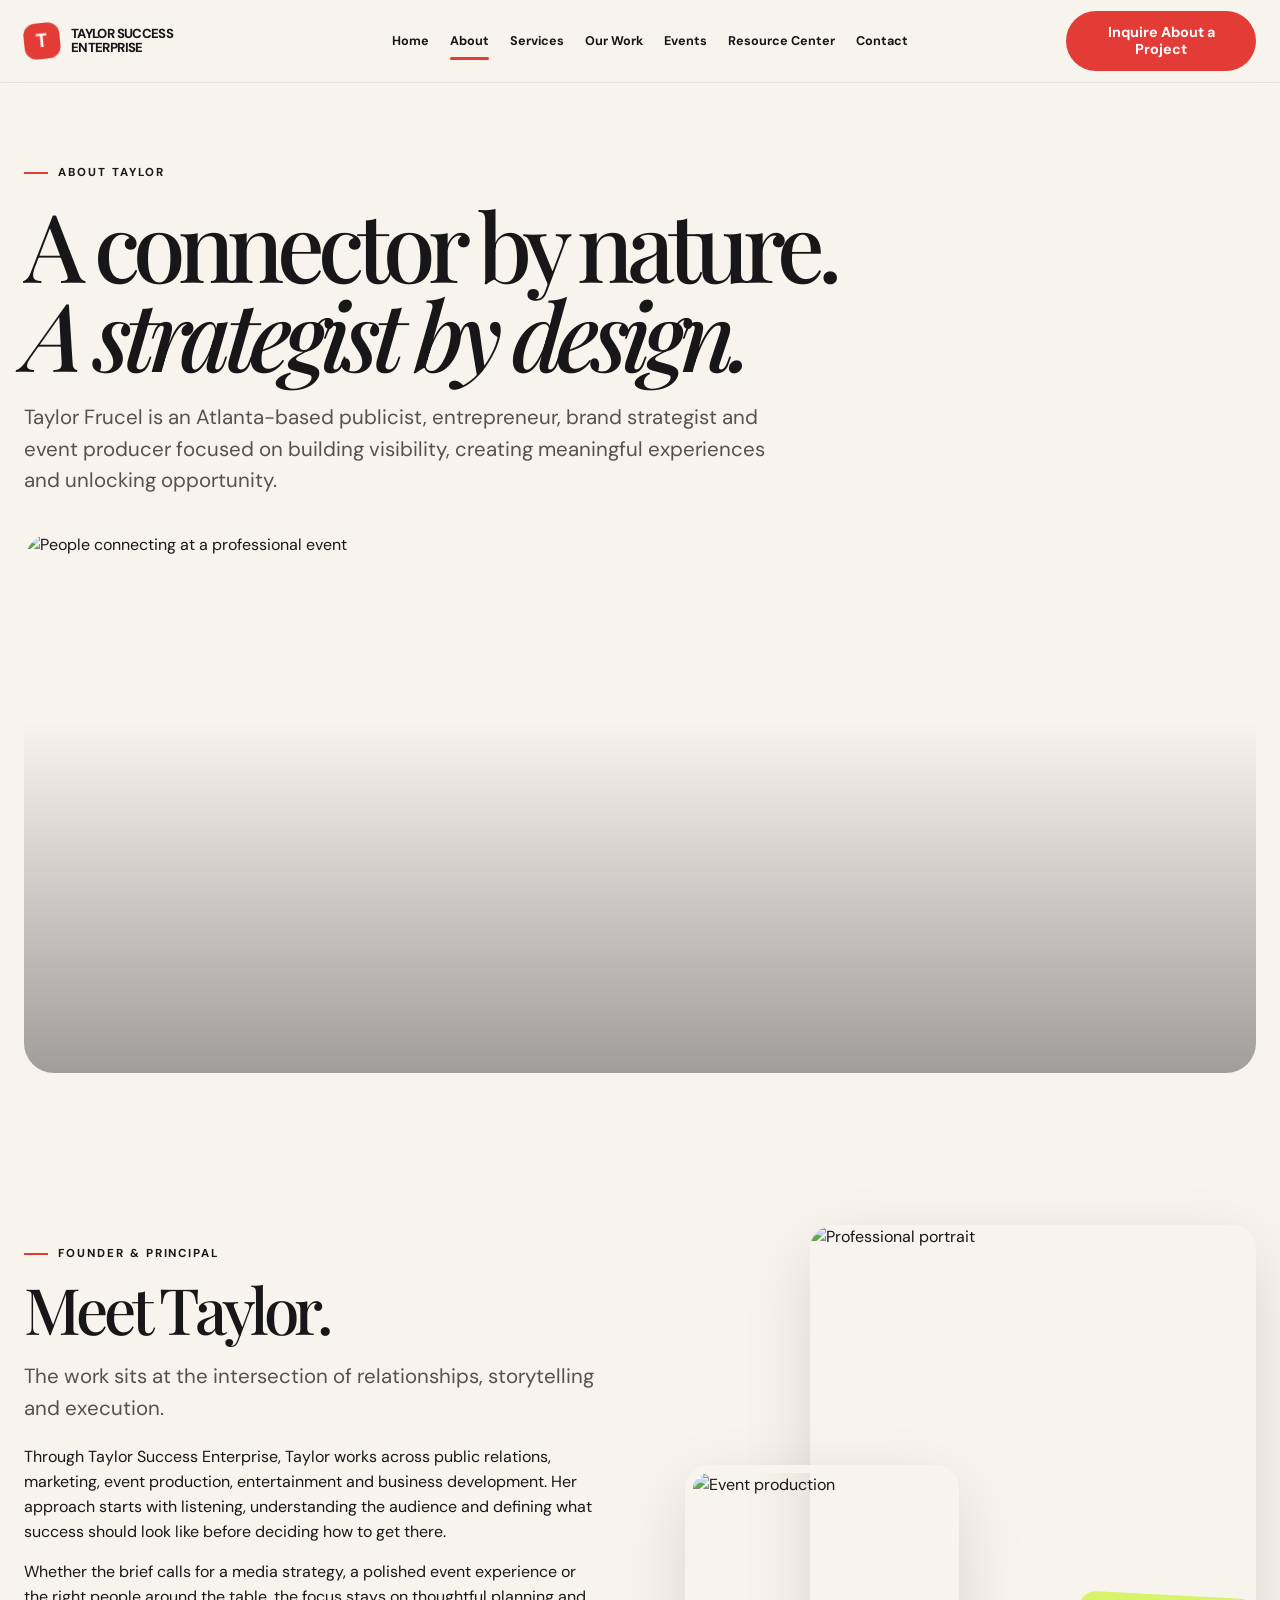
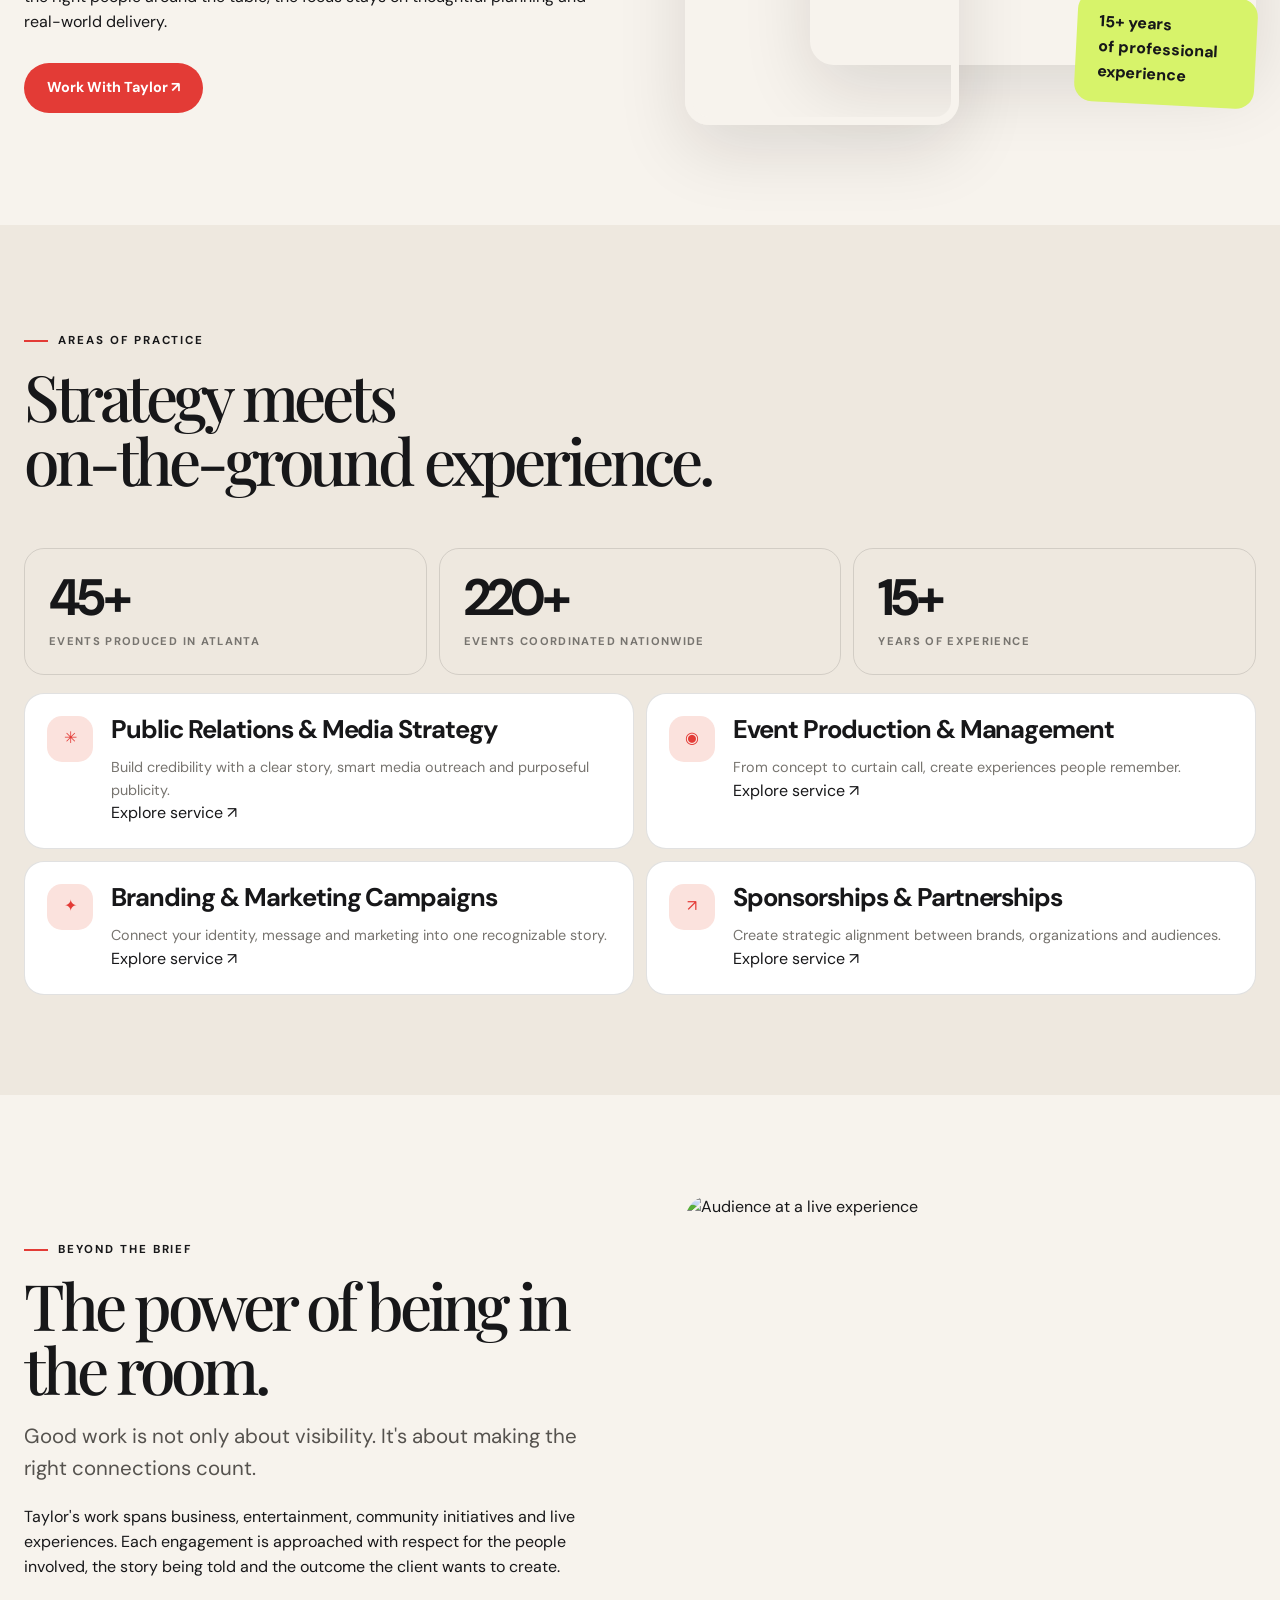
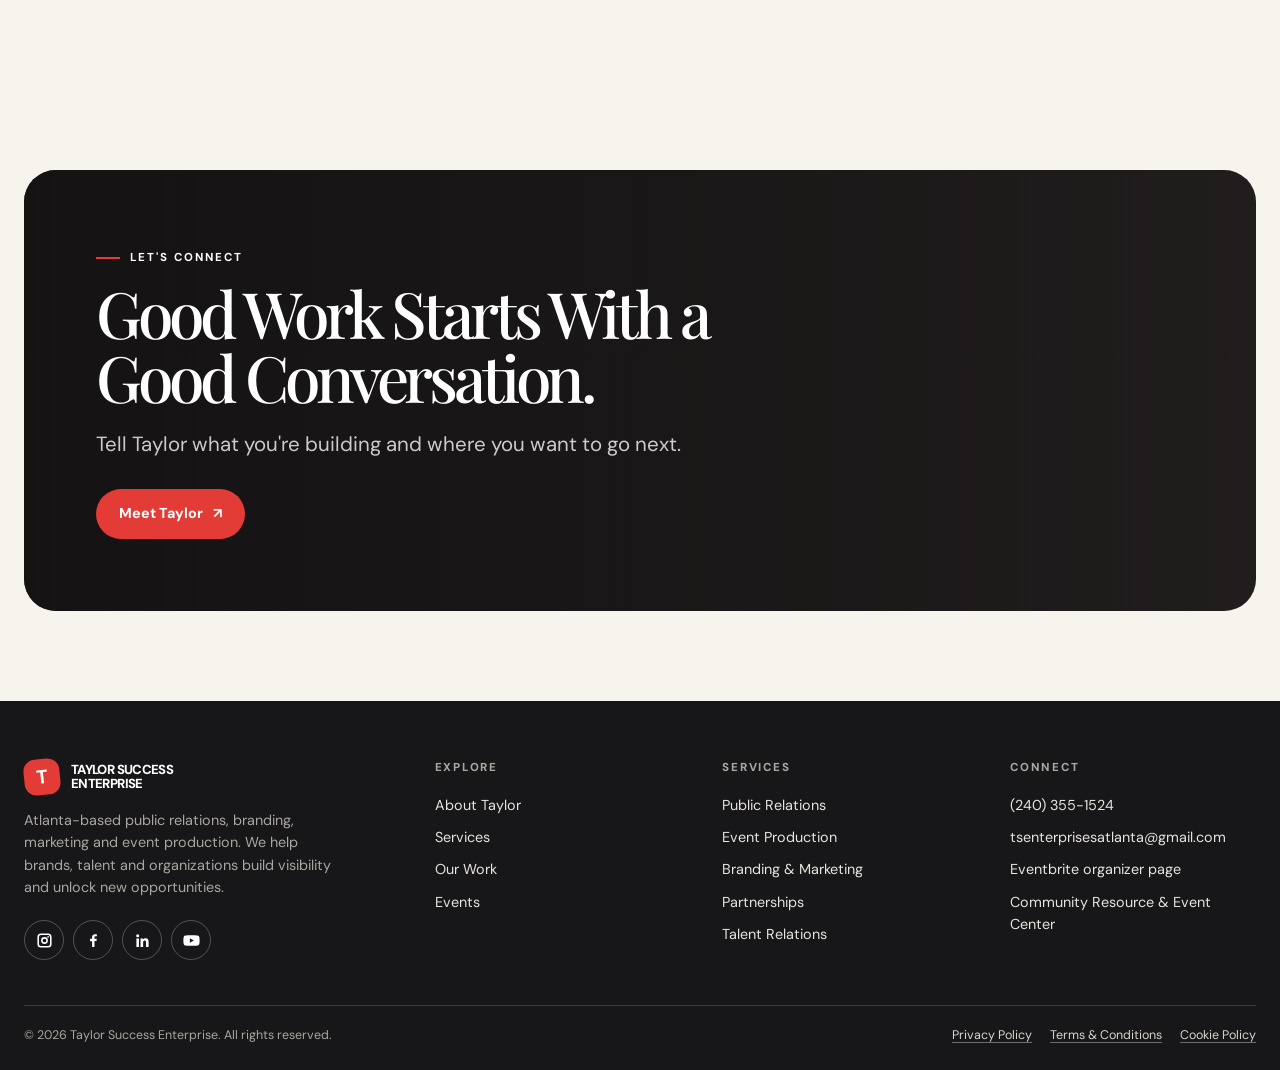
==== about.html @ e332e759 "Add files via upload" ====
<!DOCTYPE html>

<html lang="en"><head><meta charset="utf-8"/><meta content="width=device-width,initial-scale=1" name="viewport"/><meta content="Meet Taylor Frucel, Atlanta-based publicist, brand strategist, entrepreneur and event producer." name="description"/><meta content="#f7f3ed" name="theme-color"/><title>About Taylor | Taylor Success Enterprise</title><link href="assets/styles.css" rel="stylesheet"/></head>
<body><header class="site-header"><div class="container nav-wrap">
<a aria-label="Taylor Success Enterprise home" class="brand" href="index.html"><span class="brand-mark">T</span><span class="brand-name">TAYLOR SUCCESS<br/>ENTERPRISE</span></a>
<nav aria-label="Main navigation" class="main-nav">
<a data-nav="" href="index.html">Home</a><a data-nav="" href="about.html">About</a><a data-nav="" href="services.html">Services</a><a data-nav="" href="work.html">Our Work</a><a data-nav="" href="events.html">Events</a><a data-nav="" href="resource-center.html">Resource Center</a><a data-nav="" href="contact.html">Contact</a>
</nav><a class="btn btn-primary nav-cta" href="contact.html">Inquire About a Project</a>
<button aria-expanded="false" aria-label="Open navigation" class="menu-toggle" type="button"><span aria-hidden="true">☰</span></button></div>
<nav aria-label="Mobile navigation" class="mobile-nav"><a data-nav="" href="index.html">Home</a><a data-nav="" href="about.html">About</a><a data-nav="" href="services.html">Services</a><a data-nav="" href="work.html">Our Work</a><a data-nav="" href="events.html">Events</a><a data-nav="" href="resource-center.html">Resource Center</a><a data-nav="" href="contact.html">Contact</a><a class="btn btn-primary" href="contact.html">Inquire About a Project</a></nav></header><main>
<section class="page-hero"><div class="container"><span class="eyebrow">About Taylor</span><h1 class="display serif">A connector by nature.<br/><em>A strategist by design.</em></h1><p class="lead">Taylor Frucel is an Atlanta-based publicist, entrepreneur, brand strategist and event producer focused on building visibility, creating meaningful experiences and unlocking opportunity.</p><div class="page-hero-image"><img alt="People connecting at a professional event" data-cms-image="about_people_connecting_at_a_professiona" src="https://images.unsplash.com/photo-1521737711867-e3b97375f902?auto=format&amp;fit=crop&amp;w=1000&amp;q=85"/></div></div></section>
<section class="section"><div class="container split reveal"><div><span class="eyebrow">Founder &amp; principal</span><h2 class="h2 serif">Meet Taylor.</h2><p class="lead">The work sits at the intersection of relationships, storytelling and execution.</p><p>Through Taylor Success Enterprise, Taylor works across public relations, marketing, event production, entertainment and business development. Her approach starts with listening, understanding the audience and defining what success should look like before deciding how to get there.</p><p>Whether the brief calls for a media strategy, a polished event experience or the right people around the table, the focus stays on thoughtful planning and real-world delivery.</p><div class="btn-row"><a class="btn btn-primary" href="contact.html">Work With Taylor ↗</a></div></div><div class="photo-stack"><img alt="Professional portrait" class="photo-main" data-cms-image="index_portrait_for_taylor_frucel" src="https://images.unsplash.com/photo-1534528741775-53994a69daeb?auto=format&amp;fit=crop&amp;w=1000&amp;q=88"/><img alt="Event production" class="photo-overlap" data-cms-image="index_index_cta_image" src="https://images.unsplash.com/photo-1511795409834-ef04bbd61622?auto=format&amp;fit=crop&amp;w=1000&amp;q=85"/><div class="photo-note">15+ years<br/>of professional experience</div></div></div></section>
<section class="section" style="background:#eee8df"><div class="container"><div class="section-head reveal"><div><span class="eyebrow">Areas of practice</span><h2 class="h2 serif">Strategy meets<br/>on-the-ground experience.</h2></div></div><div class="about-stat-row"><div class="stat"><strong>45+</strong><span>Events produced in Atlanta</span></div><div class="stat"><strong>220+</strong><span>Events coordinated nationwide</span></div><div class="stat"><strong>15+</strong><span>Years of experience</span></div></div><div class="service-detail-grid" style="margin-top:18px">
<article class="service-detail reveal"><div class="service-icon">✳</div><div><h3 class="h3">Public Relations &amp; Media Strategy</h3><p>Build credibility with a clear story, smart media outreach and purposeful publicity.</p><a class="read-more" href="services.html?service=pr-media">Explore service ↗</a></div></article><article class="service-detail reveal"><div class="service-icon">◉</div><div><h3 class="h3">Event Production &amp; Management</h3><p>From concept to curtain call, create experiences people remember.</p><a class="read-more" href="services.html?service=events">Explore service ↗</a></div></article><article class="service-detail reveal"><div class="service-icon">✦</div><div><h3 class="h3">Branding &amp; Marketing Campaigns</h3><p>Connect your identity, message and marketing into one recognizable story.</p><a class="read-more" href="services.html?service=branding">Explore service ↗</a></div></article><article class="service-detail reveal"><div class="service-icon">↗</div><div><h3 class="h3">Sponsorships &amp; Partnerships</h3><p>Create strategic alignment between brands, organizations and audiences.</p><a class="read-more" href="services.html?service=partnerships">Explore service ↗</a></div></article></div></div></section>
<section class="section"><div class="container split reveal"><div><span class="eyebrow">Beyond the brief</span><h2 class="h2 serif">The power of being in the room.</h2><p class="lead">Good work is not only about visibility. It's about making the right connections count.</p><p>Taylor's work spans business, entertainment, community initiatives and live experiences. Each engagement is approached with respect for the people involved, the story being told and the outcome the client wants to create.</p></div><img alt="Audience at a live experience" data-cms-image="index_community_in_motion" src="https://images.unsplash.com/photo-1506157786151-b8491531f063?auto=format&amp;fit=crop&amp;w=1000&amp;q=85" style="width:100%;height:440px;object-fit:cover;border-radius:26px"/></div></section>
<section class="cta-section"><div class="container"><div class="cta-panel" data-cms-bg-image="about_people_connecting_at_a_professiona" style="--cta-image:url('https://images.unsplash.com/photo-1521737711867-e3b97375f902?auto=format&amp;fit=crop&amp;w=1000&amp;q=85')"><div class="cta-content"><span class="eyebrow">Let's connect</span><h2 class="h2 serif">Good Work Starts With a Good Conversation.</h2><p class="lead">Tell Taylor what you're building and where you want to go next.</p><div class="btn-row"><a class="btn btn-primary" href="contact.html">Meet Taylor <span aria-hidden="true">↗</span></a></div></div></div></div></section></main><footer class="site-footer"><div class="container"><div class="footer-grid">
<div><a class="brand footer-brand" href="index.html"><span class="brand-mark">T</span><span class="brand-name">TAYLOR SUCCESS<br/>ENTERPRISE</span></a><p class="footer-copy">Atlanta-based public relations, branding, marketing and event production. We help brands, talent and organizations build visibility and unlock new opportunities.</p><div class="socials">
<a aria-label="Instagram" href="https://www.instagram.com/iamtaylorfrucel/" rel="noopener" target="_blank"><svg aria-hidden="true" viewbox="0 0 24 24"><path d="M7 2h10a5 5 0 0 1 5 5v10a5 5 0 0 1-5 5H7a5 5 0 0 1-5-5V7a5 5 0 0 1 5-5zm0 2.2A2.8 2.8 0 0 0 4.2 7v10A2.8 2.8 0 0 0 7 19.8h10a2.8 2.8 0 0 0 2.8-2.8V7A2.8 2.8 0 0 0 17 4.2H7zm5 3a4.8 4.8 0 1 1 0 9.6 4.8 4.8 0 0 1 0-9.6zm0 2.2a2.6 2.6 0 1 0 0 5.2 2.6 2.6 0 0 0 0-5.2zm5.1-3.6a1.1 1.1 0 1 1 0 2.2 1.1 1.1 0 0 1 0-2.2z"></path></svg></a>
<a aria-label="Facebook" href="https://www.facebook.com/" rel="noopener" target="_blank"><svg aria-hidden="true" viewbox="0 0 24 24"><path d="M13.4 21v-8.2h2.8l.4-3.2h-3.2V7.5c0-.9.3-1.6 1.6-1.6h1.7V3.1c-.3 0-1.3-.1-2.5-.1-2.5 0-4.2 1.5-4.2 4.3v2.4H7.2v3.2H10V21h3.4z"></path></svg></a>
<a aria-label="LinkedIn" href="https://www.linkedin.com/" rel="noopener" target="_blank"><svg aria-hidden="true" viewbox="0 0 24 24"><path d="M5.2 3a2.2 2.2 0 1 1 0 4.4 2.2 2.2 0 0 1 0-4.4zM3.4 9h3.6v12H3.4V9zm5.8 0h3.4v1.6h.1c.5-.9 1.7-1.9 3.5-1.9 3.7 0 4.4 2.4 4.4 5.5V21H17v-6c0-1.4 0-3.1-1.9-3.1s-2.2 1.5-2.2 3V21H9.2V9z"></path></svg></a>
<a aria-label="YouTube" href="https://www.youtube.com/" rel="noopener" target="_blank"><svg aria-hidden="true" viewbox="0 0 24 24"><path d="M23 7.1a3 3 0 0 0-2.1-2.1C19 4.5 12 4.5 12 4.5s-7 0-8.9.5A3 3 0 0 0 1 7.1 31 31 0 0 0 .5 12 31 31 0 0 0 1 16.9a3 3 0 0 0 2.1 2.1c1.9.5 8.9.5 8.9.5s7 0 8.9-.5a3 3 0 0 0 2.1-2.1 31 31 0 0 0 .5-4.9 31 31 0 0 0-.5-4.9zM9.7 15.2V8.8l5.7 3.2-5.7 3.2z"></path></svg></a>
</div></div>
<div><div class="footer-title">Explore</div><div class="footer-links"><a href="about.html">About Taylor</a><a href="services.html">Services</a><a href="work.html">Our Work</a><a href="events.html">Events</a></div></div>
<div><div class="footer-title">Services</div><div class="footer-links"><a href="services.html?service=pr-media">Public Relations</a><a href="services.html?service=events">Event Production</a><a href="services.html?service=branding">Branding &amp; Marketing</a><a href="services.html?service=partnerships">Partnerships</a><a href="services.html?service=talent">Talent Relations</a></div></div>
<div><div class="footer-title">Connect</div><div class="footer-links"><a href="tel:+12403551524">(240) 355-1524</a><a href="mailto:tsenterprisesatlanta@gmail.com">tsenterprisesatlanta@gmail.com</a><a href="https://www.eventbrite.com/o/taylors-enterprise-28628068455" rel="noopener" target="_blank">Eventbrite organizer page</a><a href="resource-center.html">Community Resource &amp; Event Center</a></div></div>
</div><div class="footer-bottom"><span>© 2026 Taylor Success Enterprise. All rights reserved.</span><span><nav aria-label="Legal" class="legal-links"><a href="privacy.html">Privacy Policy</a><a href="terms.html">Terms &amp; Conditions</a><a href="cookies.html">Cookie Policy</a></nav></span></div></div></footer><script defer="" src="assets/site.js"></script></body></html>
---- assets/styles.css ----
@import url('https://fonts.googleapis.com/css2?family=DM+Sans:wght@400;500;600;700&family=Playfair+Display:wght@500;600;700&display=swap');
:root{--ink:#171719;--paper:#f7f3ed;--white:#fff;--red:#e33b36;--red-dark:#b92325;--gold:#c6a46a;--lime:#d7f36a;--muted:#77746f;--line:rgba(23,23,25,.13);--radius:24px;--shadow:0 24px 70px rgba(21,19,18,.12);--max:1240px}
*{box-sizing:border-box}html{scroll-behavior:smooth;scroll-padding-top:100px}body{margin:0;background:var(--paper);color:var(--ink);font-family:"DM Sans",sans-serif;line-height:1.55;-webkit-font-smoothing:antialiased}body.modal-open{overflow:hidden}a{color:inherit;text-decoration:none}a:hover,a:focus{text-decoration:none}button,input,select,textarea{font:inherit}button{cursor:pointer}img{display:block;max-width:100%}::selection{background:var(--lime);color:var(--ink)}.container{width:min(calc(100% - 48px),var(--max));margin-inline:auto}.eyebrow{display:inline-flex;align-items:center;gap:10px;font-size:.72rem;letter-spacing:.17em;text-transform:uppercase;font-weight:700}.eyebrow:before{content:"";width:24px;height:2px;background:var(--red)}.serif{font-family:"Playfair Display",Georgia,serif;font-weight:500;letter-spacing:-.045em}.display{font-size:clamp(3.1rem,7.4vw,7.1rem);line-height:.94;letter-spacing:-.075em;margin:18px 0 24px}.h2{font-size:clamp(2.35rem,5vw,4.7rem);line-height:1;letter-spacing:-.065em;margin:14px 0 20px}.h3{font-size:clamp(1.35rem,2vw,2rem);line-height:1.12;letter-spacing:-.04em;margin:0 0 12px}.lead{font-size:clamp(1.05rem,1.6vw,1.28rem);color:#55524e;max-width:720px}.muted{color:var(--muted)}.section{padding:100px 0}.section-tight{padding:66px 0}.section-head{display:flex;justify-content:space-between;align-items:end;gap:30px;margin-bottom:36px}.section-head>div{max-width:760px}.btn{display:inline-flex;align-items:center;justify-content:center;gap:10px;min-height:50px;padding:14px 22px;border:1px solid transparent;border-radius:999px;font-weight:700;font-size:.9rem;line-height:1.2;text-align:center;white-space:normal;transition:transform .25s ease,background .25s ease,color .25s ease,border-color .25s ease;position:relative;text-decoration:none!important}.btn:hover,.btn:focus-visible{transform:translateY(-3px);text-decoration:none!important}.btn-primary{background:var(--red);color:#fff}.btn-primary:hover{background:var(--red-dark);color:#fff}.btn-dark{background:var(--ink);color:#fff}.btn-dark:hover{background:#333;color:#fff}.btn-light{background:var(--white);color:var(--ink)}.btn-outline{border-color:rgba(23,23,25,.28);color:var(--ink);background:transparent}.btn-outline:hover{background:var(--ink);color:#fff}.btn-lime{background:var(--lime);color:var(--ink)}.btn-row{display:flex;gap:12px;flex-wrap:wrap;margin-top:28px}.icon{width:19px;height:19px;display:inline-block;flex:0 0 auto}.site-header{position:sticky;top:0;z-index:100;background:rgba(247,243,237,.92);backdrop-filter:blur(18px);border-bottom:1px solid rgba(23,23,25,.08)}.nav-wrap{height:82px;display:flex;align-items:center;gap:28px}.brand{display:flex;align-items:center;gap:11px;min-width:210px;font-weight:800;letter-spacing:-.04em;line-height:1.05}.brand-mark{width:36px;height:36px;border-radius:12px;background:var(--red);display:grid;place-items:center;color:#fff;font-weight:800;font-size:1.2rem;transform:rotate(-6deg)}.brand-name{max-width:150px;font-size:.82rem}.main-nav{display:flex;align-items:center;justify-content:center;gap:clamp(12px,1.65vw,24px);flex:1;min-width:0}.main-nav a{font-size:.79rem;font-weight:700;white-space:nowrap;position:relative;padding:11px 0}.main-nav a:after{content:"";height:3px;position:absolute;bottom:2px;left:0;width:100%;background:var(--red);border-radius:3px;transform:scaleX(0);transform-origin:left;transition:transform .25s}.main-nav a:hover:after,.main-nav a[aria-current="page"]:after{transform:scaleX(1)}.nav-cta{flex:0 0 auto;min-width:174px;max-width:190px;min-height:46px;padding:12px 18px;line-height:1.15}.menu-toggle{display:none;border:1px solid var(--line);background:var(--white);width:46px;height:46px;border-radius:50%;align-items:center;justify-content:center}.mobile-nav{display:none;padding:0 24px 24px}.mobile-nav a{display:block;padding:13px 0;border-bottom:1px solid var(--line);font-weight:700}.mobile-nav.open{display:block}.hero{position:relative;overflow:hidden;padding:42px 0 70px}.hero-panel{position:relative;isolation:isolate;min-height:630px;border-radius:34px;overflow:hidden;background:#282324;color:#fff;display:flex;align-items:end}.hero-panel:before{content:"";position:absolute;inset:0;z-index:-2;background-image:var(--hero-image);background-size:cover;background-position:center 38%;transform:scale(1.02);animation:heroDrift 18s ease-in-out infinite alternate}.hero-panel:after{content:"";position:absolute;inset:0;z-index:-1;background:linear-gradient(90deg,rgba(17,16,17,.9) 0%,rgba(17,16,17,.72) 42%,rgba(17,16,17,.2) 100%),linear-gradient(0deg,rgba(17,16,17,.45),transparent 55%)}.hero-content{padding:clamp(30px,6vw,78px);max-width:900px}.hero .eyebrow{color:#f7f1e8}.hero h1{max-width:840px}.hero h1 em{font-style:normal;color:var(--lime)}.hero .lead{color:rgba(255,255,255,.82);max-width:650px}.hero-tag{position:absolute;right:30px;top:30px;border:1px solid rgba(255,255,255,.42);border-radius:999px;padding:10px 14px;font-size:.72rem;letter-spacing:.14em;text-transform:uppercase}.hero-bottom{display:flex;justify-content:space-between;align-items:center;gap:20px;margin-top:20px;padding:0 8px}.hero-bottom small{max-width:400px;color:var(--muted)}.stats{display:grid;grid-template-columns:repeat(4,1fr);gap:12px;margin-top:22px}.stat{background:var(--white);border-radius:20px;padding:23px 24px;border:1px solid rgba(23,23,25,.06)}.stat strong{display:block;font-size:clamp(2rem,4vw,3.3rem);letter-spacing:-.07em;line-height:1}.stat span{display:block;margin-top:10px;font-size:.7rem;letter-spacing:.12em;text-transform:uppercase;font-weight:700;color:var(--muted)}.split{display:grid;grid-template-columns:1fr 1fr;gap:clamp(34px,7vw,100px);align-items:center}.photo-stack{position:relative;min-height:500px}.photo-stack img{position:absolute;object-fit:cover;border-radius:var(--radius);box-shadow:var(--shadow)}.photo-main{width:78%;height:440px;right:0;top:0}.photo-overlap{width:48%;height:260px;left:0;bottom:0;border:8px solid var(--paper)}.photo-note{position:absolute;right:0;bottom:20px;background:var(--lime);border-radius:18px;padding:18px 22px;font-weight:800;max-width:180px;transform:rotate(3deg)}.service-grid{display:grid;grid-template-columns:repeat(3,1fr);gap:14px}.service-card{background:var(--white);border:1px solid rgba(23,23,25,.08);border-radius:24px;padding:26px;min-height:260px;display:flex;flex-direction:column;transition:transform .3s,border-color .3s,box-shadow .3s}.service-card:hover{transform:translateY(-6px);border-color:rgba(227,59,54,.45);box-shadow:0 18px 42px rgba(30,20,20,.08)}.service-icon{width:46px;height:46px;border-radius:15px;background:#fbe2dd;color:var(--red);display:grid;place-items:center;margin-bottom:25px}.service-card p{color:var(--muted);font-size:.95rem}.service-card .read-more{margin-top:auto;display:inline-flex;align-items:center;gap:8px;color:var(--red);font-weight:800;font-size:.84rem;padding-top:15px}.work-grid{display:grid;grid-template-columns:repeat(3,1fr);gap:16px}.work-card{position:relative;overflow:hidden;border-radius:24px;min-height:370px;background:#333;color:#fff;isolation:isolate}.work-card img{position:absolute;inset:0;width:100%;height:100%;object-fit:cover;z-index:-2;transition:transform .6s}.work-card:after{content:"";position:absolute;inset:0;z-index:-1;background:linear-gradient(0deg,rgba(13,12,13,.85),rgba(13,12,13,.05) 78%)}.work-card:hover img{transform:scale(1.06)}.work-card-content{position:absolute;bottom:0;left:0;right:0;padding:26px}.work-card .tag,.event-card .tag{display:inline-flex;border-radius:999px;padding:7px 10px;background:var(--lime);color:var(--ink);font-size:.65rem;font-weight:800;text-transform:uppercase;letter-spacing:.1em}.work-card h3{font-size:1.8rem;margin:12px 0 8px}.work-card p{margin:0;color:rgba(255,255,255,.8);font-size:.9rem}.arrow-circle{width:42px;height:42px;border-radius:50%;display:grid;place-items:center;background:var(--white);color:var(--ink);position:absolute;right:22px;top:22px;transition:transform .25s}.work-card:hover .arrow-circle{transform:rotate(45deg)}.brand-band{background:var(--ink);color:#fff;overflow:hidden;padding:54px 0 58px}.brand-band .lead{color:rgba(255,255,255,.62)}.brand-marquee{overflow:hidden;position:relative;margin-top:34px}.brand-track{display:flex;align-items:center;gap:22px;width:max-content;animation:marquee 32s linear infinite}.brand-marquee:hover .brand-track{animation-play-state:paused}.brand-pill{height:86px;min-width:170px;padding:18px 25px;border:1px solid rgba(255,255,255,.16);border-radius:18px;display:flex;align-items:center;justify-content:center;gap:12px;background:rgba(255,255,255,.045)}.brand-pill img{max-width:100px;max-height:30px;filter:grayscale(1) brightness(0) invert(1);opacity:.9}.brand-pill span{font-size:1.1rem;font-weight:800;letter-spacing:-.05em;white-space:nowrap}.brand-pill small{display:block;font-size:.55rem;letter-spacing:.14em;text-transform:uppercase;color:#bdb9b2}.event-grid{display:grid;grid-template-columns:repeat(3,1fr);gap:16px}.event-card{background:var(--white);border-radius:24px;overflow:hidden;border:1px solid rgba(23,23,25,.08);transition:transform .3s}.event-card:hover{transform:translateY(-5px)}.event-image{height:240px;position:relative;background:#d7d0c7;overflow:hidden}.event-image img{width:100%;height:100%;object-fit:cover;transition:transform .5s}.event-card:hover .event-image img{transform:scale(1.05)}.event-image .tag{position:absolute;left:16px;top:16px}.event-content{padding:23px}.event-meta{display:flex;gap:8px;flex-wrap:wrap;color:var(--muted);font-size:.78rem;margin:12px 0 18px}.event-content .btn{width:100%}.filters{display:flex;gap:8px;flex-wrap:wrap;margin:24px 0 32px}.filter-btn{border:1px solid var(--line);border-radius:999px;padding:10px 15px;background:transparent;font-size:.82rem;font-weight:700}.filter-btn.active,.filter-btn:hover{background:var(--ink);color:#fff;border-color:var(--ink)}.resource-panel{background:#1b2423;color:#fff;border-radius:32px;overflow:hidden;display:grid;grid-template-columns:1fr 1fr}.resource-copy{padding:clamp(30px,5vw,65px)}.resource-copy .lead{color:rgba(255,255,255,.72)}.resource-photos{display:grid;grid-template-columns:1fr 1fr;grid-template-rows:1fr 1fr;gap:8px;padding:12px;min-height:480px}.resource-photos img{width:100%;height:100%;object-fit:cover;border-radius:18px;min-height:0}.resource-photos img:first-child{grid-row:span 2}.pillars{display:grid;grid-template-columns:repeat(3,1fr);gap:12px;margin-top:24px}.pillar{background:rgba(255,255,255,.08);border:1px solid rgba(255,255,255,.12);padding:18px;border-radius:18px}.pillar strong{display:block;margin-bottom:7px}.pillar span{font-size:.85rem;color:rgba(255,255,255,.65)}.funding-banner{display:flex;align-items:center;justify-content:space-between;gap:25px;background:var(--red);color:#fff;padding:30px 34px;border-radius:24px;margin-top:24px}.funding-banner strong{font-size:clamp(2.2rem,4vw,3.7rem);letter-spacing:-.07em}.cta-section{padding:35px 0 90px}.cta-panel{position:relative;isolation:isolate;overflow:hidden;border-radius:32px;min-height:360px;color:#fff;display:flex;align-items:center;background:#252121}.cta-panel:before{content:"";position:absolute;inset:0;z-index:-2;background-image:var(--cta-image);background-size:cover;background-position:center;transition:transform 1s}.cta-panel:hover:before{transform:scale(1.025)}.cta-panel:after{content:"";position:absolute;inset:0;z-index:-1;background:linear-gradient(90deg,rgba(18,16,17,.86),rgba(18,16,17,.55) 60%,rgba(18,16,17,.24))}.cta-content{padding:clamp(30px,6vw,72px);max-width:820px}.cta-content .lead{color:rgba(255,255,255,.78)}.site-footer{background:#171719;color:#fff;padding:58px 0 24px}.footer-grid{display:grid;grid-template-columns:1.5fr 1fr 1fr 1fr;gap:42px;padding-bottom:45px}.footer-brand{color:#fff}.footer-copy{max-width:320px;color:#aaa6a1;font-size:.9rem}.footer-title{font-size:.72rem;letter-spacing:.15em;text-transform:uppercase;color:#aaa6a1;font-weight:800;margin-bottom:17px}.footer-links{display:grid;gap:10px;color:#e8e4df;font-size:.9rem}.footer-links a:hover{color:var(--lime)}.socials{display:flex;gap:9px;margin-top:22px}.socials a{width:40px;height:40px;border:1px solid rgba(255,255,255,.25);border-radius:50%;display:grid;place-items:center;transition:background .2s}.socials a:hover{background:var(--red)}.socials svg{width:17px;height:17px;fill:currentColor}.footer-bottom{border-top:1px solid rgba(255,255,255,.16);padding-top:20px;display:flex;justify-content:space-between;gap:20px;flex-wrap:wrap;color:#aaa6a1;font-size:.78rem}.page-hero{padding:74px 0 52px}.page-hero .display{max-width:980px}.page-hero .lead{max-width:760px}.page-hero-image{height:clamp(280px,43vw,540px);border-radius:30px;overflow:hidden;margin-top:36px;position:relative}.page-hero-image img{width:100%;height:100%;object-fit:cover}.page-hero-image:after{content:"";position:absolute;inset:0;background:linear-gradient(0deg,rgba(0,0,0,.35),transparent 65%)}.about-stat-row{display:grid;grid-template-columns:repeat(3,1fr);gap:12px}.about-stat-row .stat{background:transparent;border:1px solid var(--line)}.service-category{margin:44px 0}.service-category h2{padding-bottom:17px;border-bottom:1px solid var(--line)}.service-detail-grid{display:grid;grid-template-columns:repeat(2,1fr);gap:12px}.service-detail{display:flex;gap:18px;background:#fff;border:1px solid var(--line);border-radius:20px;padding:22px}.service-detail .service-icon{flex:0 0 46px;margin:0}.service-detail p{color:var(--muted);margin:7px 0 0;font-size:.9rem}.modal-backdrop{position:fixed;inset:0;z-index:300;background:rgba(14,13,14,.68);backdrop-filter:blur(10px);display:none;align-items:center;justify-content:center;padding:20px}.modal-backdrop.open{display:flex;animation:fadeIn .2s ease}.service-modal{position:relative;width:min(980px,100%);max-height:min(88vh,900px);overflow:auto;background:var(--paper);border-radius:30px;box-shadow:0 30px 120px rgba(0,0,0,.35);transform:scale(.96);animation:modalIn .28s cubic-bezier(.2,.8,.2,1) forwards}.modal-close{position:sticky;top:16px;float:right;margin:16px 16px 0 0;z-index:2;width:42px;height:42px;border:0;border-radius:50%;background:var(--white);font-size:1.5rem;box-shadow:0 5px 20px rgba(0,0,0,.1)}.modal-inner{padding:32px clamp(24px,5vw,54px) 44px}.modal-top{display:flex;gap:18px;align-items:center;padding-right:35px}.modal-top .service-icon{flex:0 0 52px;width:52px;height:52px}.modal-copy{font-size:1.05rem;max-width:780px;color:#57534e}.modal-gallery{display:grid;grid-template-columns:repeat(3,1fr);gap:10px;margin-top:26px}.modal-gallery img{height:190px;width:100%;object-fit:cover;border-radius:17px}.modal-gallery .gallery-controls{grid-column:1/-1;display:flex;justify-content:space-between;align-items:center}.gallery-controls button{border:1px solid var(--line);border-radius:999px;background:#fff;padding:9px 14px}.modal-open .service-modal{animation:modalIn .25s ease forwards}.contact-layout{display:grid;grid-template-columns:.8fr 1.2fr;gap:50px;align-items:start}.contact-card{background:#fff;border-radius:24px;padding:28px;border:1px solid var(--line);margin-bottom:12px}.contact-card strong{display:block;margin-bottom:7px}.contact-form{background:#fff;border-radius:28px;padding:clamp(24px,4vw,42px);border:1px solid var(--line)}.form-grid{display:grid;grid-template-columns:1fr 1fr;gap:17px}.field{display:flex;flex-direction:column;gap:8px}.field.full{grid-column:1/-1}.field label{font-size:.77rem;font-weight:800;letter-spacing:.04em}.field input,.field select,.field textarea{width:100%;border:1px solid #ddd7cf;border-radius:12px;padding:13px 14px;background:#fcfaf7;color:var(--ink);outline:none}.field input:focus,.field select:focus,.field textarea:focus{border-color:var(--red);box-shadow:0 0 0 3px rgba(227,59,54,.12)}.field textarea{min-height:130px;resize:vertical}.form-note{font-size:.76rem;color:var(--muted);margin:15px 0}.form-status{font-size:.9rem;margin-top:12px}.check-row{display:flex;gap:10px;align-items:flex-start;font-size:.8rem;color:var(--muted)}.check-row input{margin-top:4px}.revenue-grid{display:grid;grid-template-columns:repeat(3,1fr);gap:12px}.revenue-card{background:#fff;border-radius:22px;padding:25px;border:1px solid var(--line)}.revenue-card strong{font-size:2.4rem;letter-spacing:-.07em;display:block}.revenue-card small{color:var(--muted)}.quote{font-family:"Playfair Display",Georgia,serif;font-size:clamp(1.6rem,3vw,2.7rem);line-height:1.2;letter-spacing:-.04em}.marquee-text{background:var(--lime);overflow:hidden;padding:17px 0;white-space:nowrap}.marquee-text span{display:inline-block;font-size:.78rem;font-weight:800;text-transform:uppercase;letter-spacing:.16em;animation:marquee 24s linear infinite}.reveal{opacity:0;transform:translateY(22px);transition:opacity .65s ease,transform .65s ease}.reveal.is-visible{opacity:1;transform:translateY(0)}.notice{font-size:.8rem;color:var(--muted);padding:12px 15px;border-left:3px solid var(--gold);background:rgba(198,164,106,.1);border-radius:0 12px 12px 0}.empty-state{padding:40px;border:1px dashed var(--line);border-radius:20px;text-align:center;color:var(--muted)}.hidden{display:none!important}
@keyframes marquee{from{transform:translateX(0)}to{transform:translateX(-50%)}}@keyframes heroDrift{from{transform:scale(1.02) translateX(0)}to{transform:scale(1.08) translateX(-1.2%)}}@keyframes fadeIn{from{opacity:0}to{opacity:1}}@keyframes modalIn{to{transform:scale(1)}}@media(prefers-reduced-motion:reduce){*,*:before,*:after{scroll-behavior:auto!important;animation-duration:.01ms!important;animation-iteration-count:1!important;transition-duration:.01ms!important}.reveal{opacity:1;transform:none}}
@media(max-width:1120px){.nav-wrap{gap:16px}.brand{min-width:165px}.brand-name{font-size:.75rem}.main-nav{gap:12px}.main-nav a{font-size:.73rem}.nav-cta{min-width:150px;font-size:.78rem;padding:11px 14px}.service-grid,.event-grid,.work-grid{grid-template-columns:repeat(2,1fr)}.footer-grid{grid-template-columns:1.3fr 1fr 1fr}.footer-grid>div:last-child{grid-column:2/4}}
@media(max-width:930px){.main-nav,.nav-wrap>.nav-cta{display:none}.menu-toggle{display:flex;margin-left:auto}.nav-wrap{height:74px}.brand{min-width:0}.mobile-nav .btn{margin-top:16px;width:100%}.hero-panel{min-height:570px}.stats{grid-template-columns:repeat(2,1fr)}.split{gap:38px}.photo-stack{min-height:420px}.photo-main{height:370px}.photo-overlap{height:220px}.resource-panel{grid-template-columns:1fr}.resource-photos{min-height:420px;grid-template-rows:190px 190px}.resource-photos img:first-child{grid-row:auto;grid-column:span 2}.contact-layout{grid-template-columns:1fr;gap:25px}}
@media(max-width:640px){.container{width:min(calc(100% - 30px),var(--max))}.section{padding:70px 0}.section-tight{padding:48px 0}.section-head{display:block}.section-head>.btn{margin-top:18px}.hero{padding:18px 0 44px}.hero-panel{min-height:650px;border-radius:25px}.hero-panel:after{background:linear-gradient(90deg,rgba(17,16,17,.83),rgba(17,16,17,.42)),linear-gradient(0deg,rgba(17,16,17,.42),transparent 70%)}.hero-content{padding:28px 23px}.hero-tag{top:18px;right:18px;font-size:.6rem}.hero-bottom{align-items:flex-start;flex-direction:column}.stats{gap:8px}.stat{padding:18px}.stat span{font-size:.62rem}.split{grid-template-columns:1fr}.photo-stack{min-height:420px;order:2}.photo-main{width:80%;height:360px}.photo-overlap{height:205px;width:48%}.service-grid,.event-grid,.work-grid,.service-detail-grid,.revenue-grid{grid-template-columns:1fr}.service-card{min-height:225px}.work-card{min-height:350px}.event-image{height:230px}.resource-copy{padding:28px 23px}.resource-photos{padding:9px;gap:7px;min-height:350px;grid-template-rows:160px 160px}.pillars{grid-template-columns:1fr 1fr}.funding-banner{display:block;padding:26px}.funding-banner .btn{margin-top:18px}.cta-section{padding:22px 0 60px}.cta-panel{min-height:400px;border-radius:25px}.cta-content{padding:28px 23px}.footer-grid{grid-template-columns:1fr 1fr;gap:30px 18px}.footer-grid>div:first-child{grid-column:1/-1}.footer-grid>div:last-child{grid-column:auto}.footer-bottom{display:block}.footer-bottom span{display:block;margin-top:8px}.page-hero{padding:55px 0 35px}.page-hero-image{border-radius:22px}.about-stat-row{grid-template-columns:1fr}.modal-backdrop{padding:8px}.service-modal{max-height:94vh;border-radius:22px}.modal-inner{padding:20px 20px 30px}.modal-gallery{grid-template-columns:1fr 1fr}.modal-gallery img{height:150px}.modal-gallery img:last-of-type{display:none}.form-grid{grid-template-columns:1fr}.field.full{grid-column:auto}.contact-form{padding:22px}.brand-pill{min-width:145px}.brand-pill span{font-size:.95rem}}

/* Legal pages and footer policy links */
.legal-links{display:flex;flex-wrap:wrap;gap:12px 18px;align-items:center}.legal-links a{color:#d8d3ce;text-decoration:underline;text-decoration-color:rgba(216,211,206,.45);text-underline-offset:3px}.legal-links a:hover{color:var(--lime)}.legal-content{max-width:900px}.legal-section{padding:0 0 28px;margin:0 0 28px;border-bottom:1px solid var(--line)}.legal-section:last-of-type{border-bottom:0}.legal-section .h2{font-size:clamp(1.45rem,2.6vw,2rem);margin-bottom:14px}.legal-section p{max-width:82ch;color:#514d48;line-height:1.8;margin:0 0 14px}.legal-section a{color:var(--red);text-decoration:underline;text-underline-offset:3px}.legal-content .notice{margin-top:18px;line-height:1.65}@media(max-width:640px){.legal-links{margin-top:12px;gap:10px 14px}.legal-links a{font-size:.78rem}}
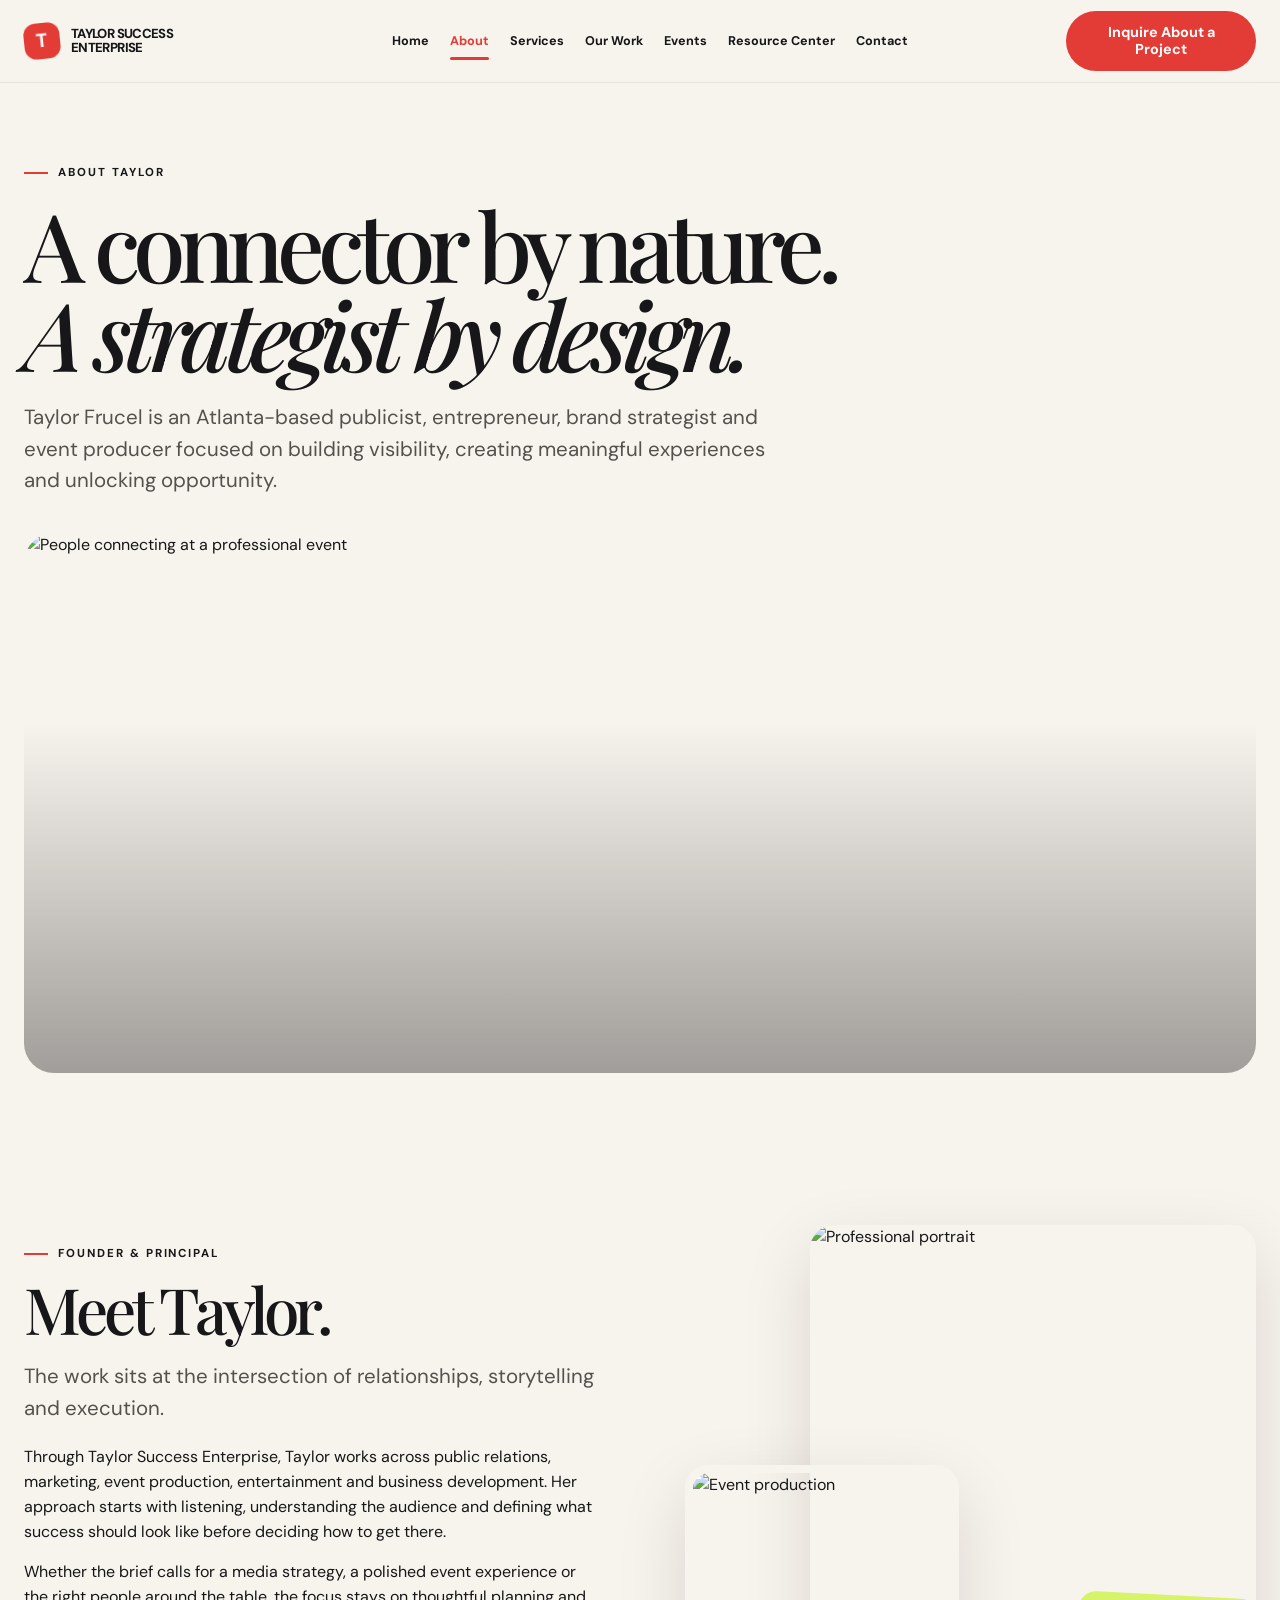
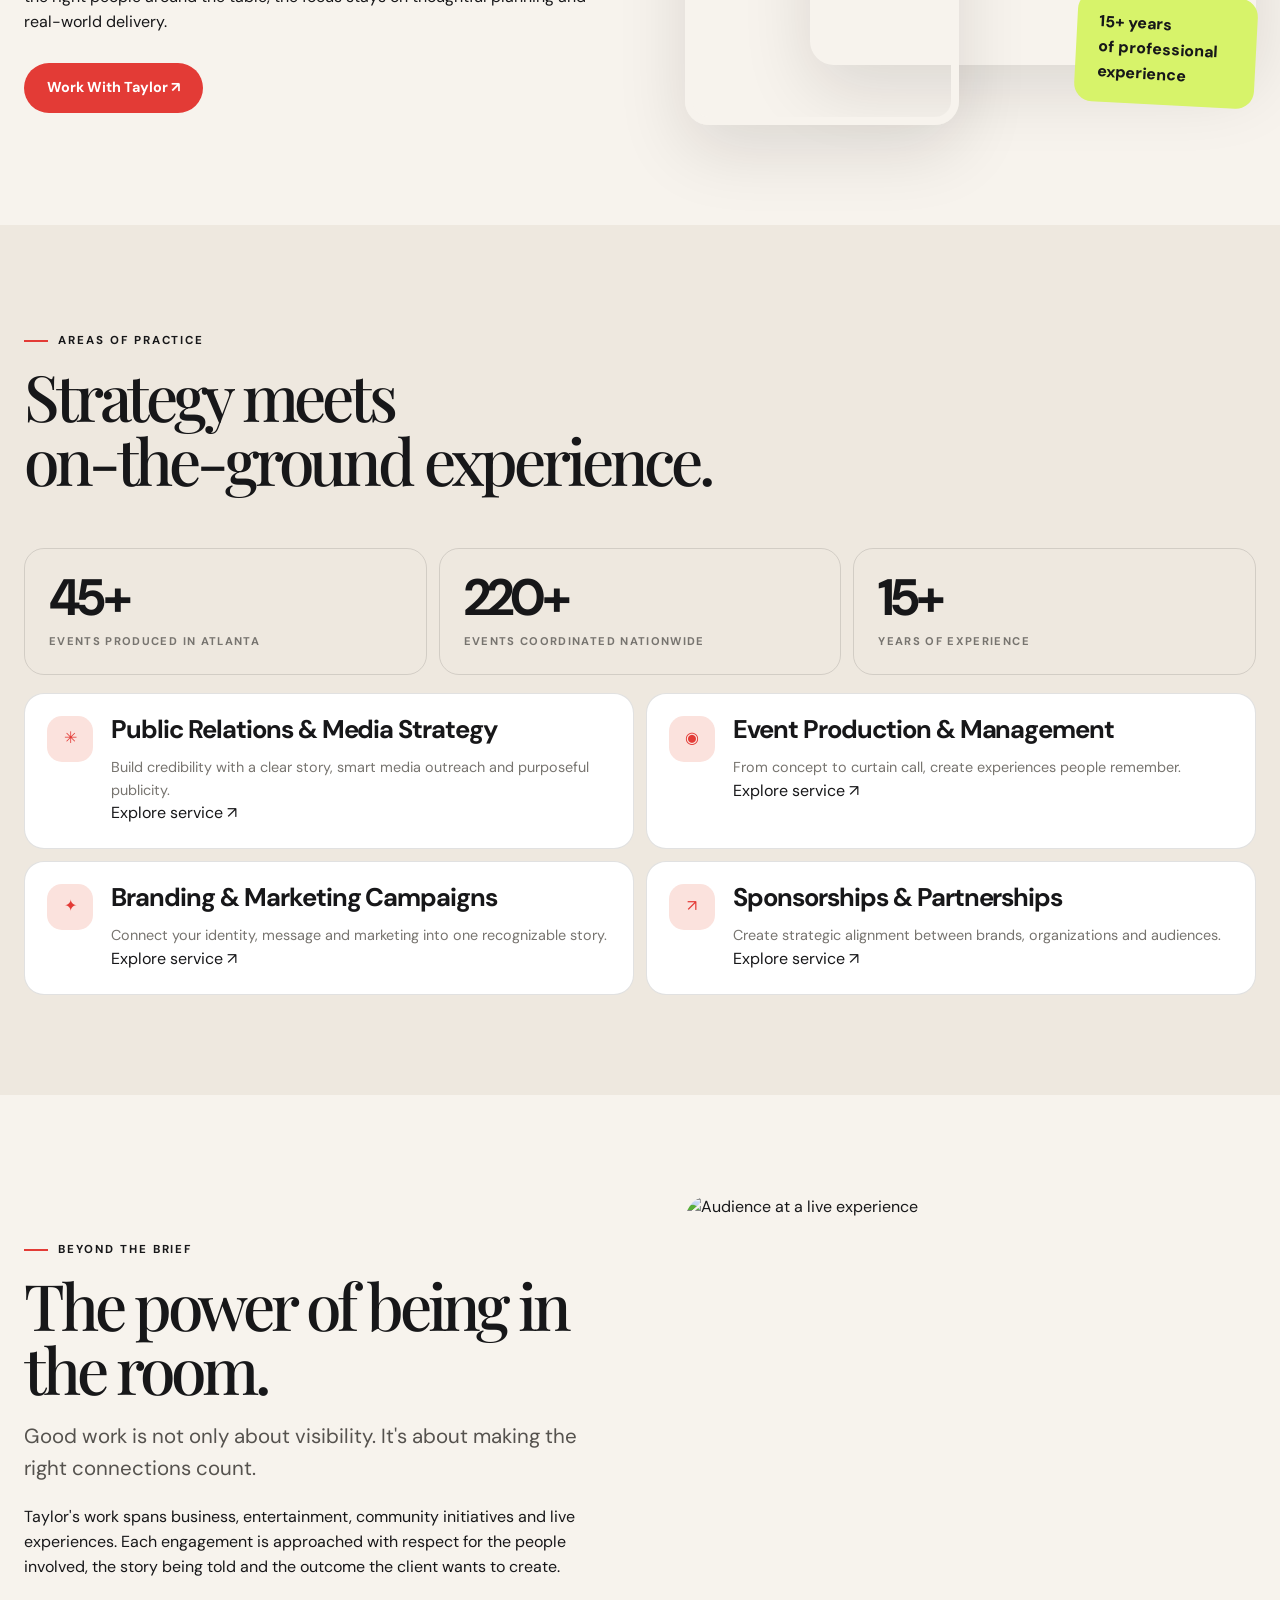
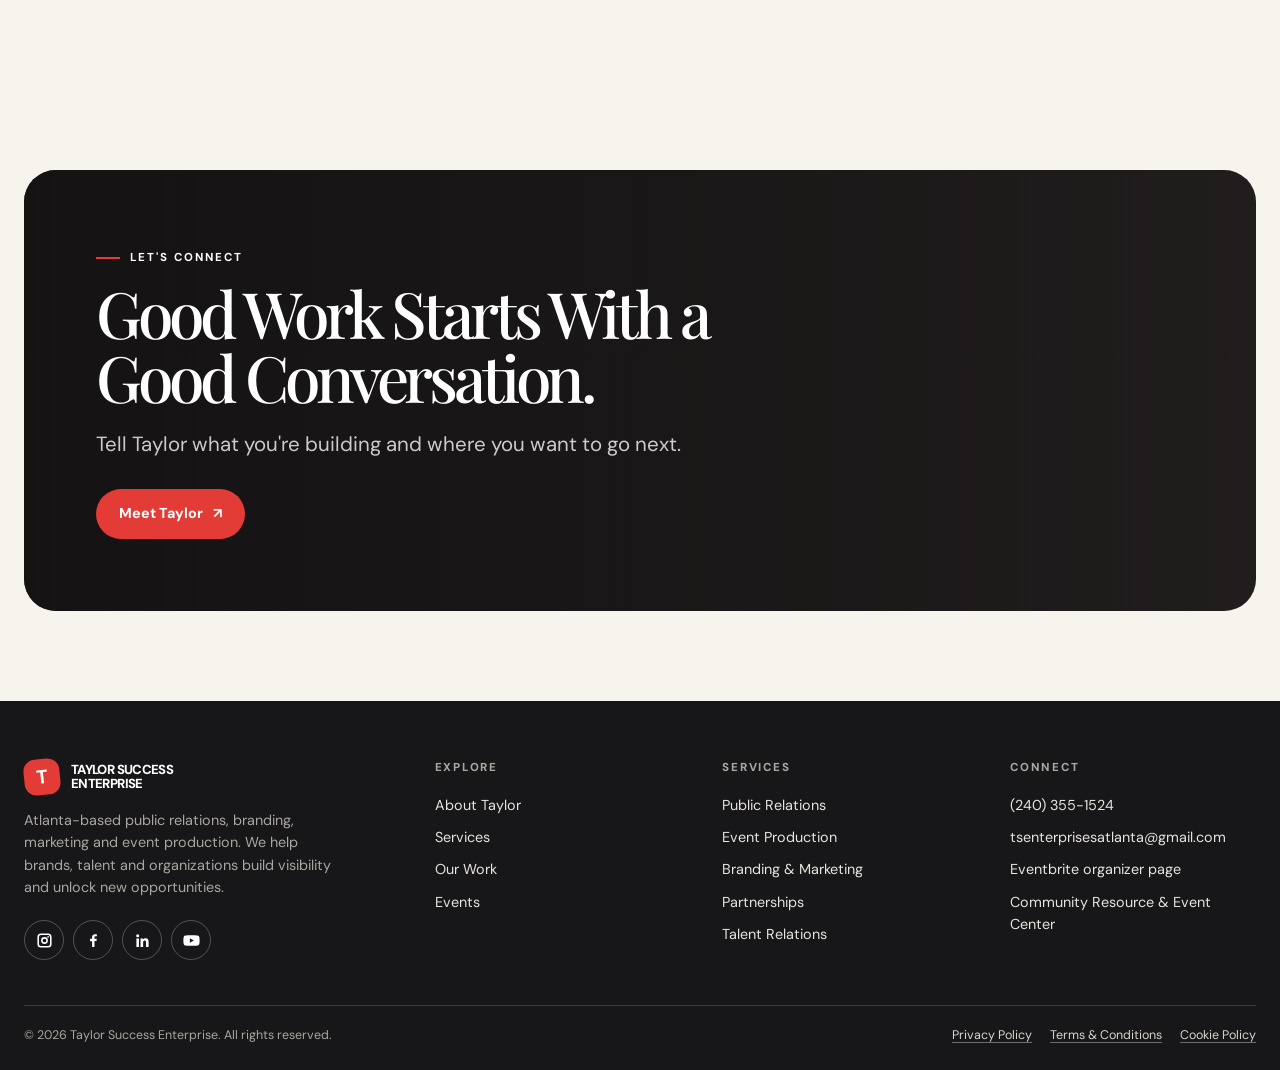
==== commit 8ac1363e: "Add files via upload" ====
--- a/about.html
+++ b/about.html
@@ -9,11 +9,11 @@
 <button aria-expanded="false" aria-label="Open navigation" class="menu-toggle" type="button"><span aria-hidden="true">☰</span></button></div>
 <nav aria-label="Mobile navigation" class="mobile-nav"><a data-nav="" href="index.html">Home</a><a data-nav="" href="about.html">About</a><a data-nav="" href="services.html">Services</a><a data-nav="" href="work.html">Our Work</a><a data-nav="" href="events.html">Events</a><a data-nav="" href="resource-center.html">Resource Center</a><a data-nav="" href="contact.html">Contact</a><a class="btn btn-primary" href="contact.html">Inquire About a Project</a></nav></header><main>
 <section class="page-hero"><div class="container"><span class="eyebrow">About Taylor</span><h1 class="display serif">A connector by nature.<br/><em>A strategist by design.</em></h1><p class="lead">Taylor Frucel is an Atlanta-based publicist, entrepreneur, brand strategist and event producer focused on building visibility, creating meaningful experiences and unlocking opportunity.</p><div class="page-hero-image"><img alt="People connecting at a professional event" data-cms-image="about_people_connecting_at_a_professiona" src="https://images.unsplash.com/photo-1521737711867-e3b97375f902?auto=format&amp;fit=crop&amp;w=1000&amp;q=85"/></div></div></section>
-<section class="section"><div class="container split reveal"><div><span class="eyebrow">Founder &amp; principal</span><h2 class="h2 serif">Meet Taylor.</h2><p class="lead">The work sits at the intersection of relationships, storytelling and execution.</p><p>Through Taylor Success Enterprise, Taylor works across public relations, marketing, event production, entertainment and business development. Her approach starts with listening, understanding the audience and defining what success should look like before deciding how to get there.</p><p>Whether the brief calls for a media strategy, a polished event experience or the right people around the table, the focus stays on thoughtful planning and real-world delivery.</p><div class="btn-row"><a class="btn btn-primary" href="contact.html">Work With Taylor ↗</a></div></div><div class="photo-stack"><img alt="Professional portrait" class="photo-main" data-cms-image="index_portrait_for_taylor_frucel" src="https://images.unsplash.com/photo-1534528741775-53994a69daeb?auto=format&amp;fit=crop&amp;w=1000&amp;q=88"/><img alt="Event production" class="photo-overlap" data-cms-image="index_index_cta_image" src="https://images.unsplash.com/photo-1511795409834-ef04bbd61622?auto=format&amp;fit=crop&amp;w=1000&amp;q=85"/><div class="photo-note">15+ years<br/>of professional experience</div></div></div></section>
+<section class="section"><div class="container split reveal"><div><span class="eyebrow">Founder &amp; principal</span><h2 class="h2 serif">Meet Taylor.</h2><p class="lead">The work sits at the intersection of relationships, storytelling and execution.</p><p>Through Taylor Success Enterprise, Taylor works across public relations, marketing, event production, entertainment and business development. Her approach starts with listening, understanding the audience and defining what success should look like before deciding how to get there.</p><p>Whether the brief calls for a media strategy, a polished event experience or the right people around the table, the focus stays on thoughtful planning and real-world delivery.</p><div class="btn-row"><a class="btn btn-primary" href="contact.html">Work With Taylor ↗︎</a></div></div><div class="photo-stack"><img alt="Professional portrait" class="photo-main" data-cms-image="index_portrait_for_taylor_frucel" src="https://images.unsplash.com/photo-1534528741775-53994a69daeb?auto=format&amp;fit=crop&amp;w=1000&amp;q=88"/><img alt="Event production" class="photo-overlap" data-cms-image="index_index_cta_image" src="https://images.unsplash.com/photo-1511795409834-ef04bbd61622?auto=format&amp;fit=crop&amp;w=1000&amp;q=85"/><div class="photo-note">15+ years<br/>of professional experience</div></div></div></section>
 <section class="section" style="background:#eee8df"><div class="container"><div class="section-head reveal"><div><span class="eyebrow">Areas of practice</span><h2 class="h2 serif">Strategy meets<br/>on-the-ground experience.</h2></div></div><div class="about-stat-row"><div class="stat"><strong>45+</strong><span>Events produced in Atlanta</span></div><div class="stat"><strong>220+</strong><span>Events coordinated nationwide</span></div><div class="stat"><strong>15+</strong><span>Years of experience</span></div></div><div class="service-detail-grid" style="margin-top:18px">
-<article class="service-detail reveal"><div class="service-icon">✳</div><div><h3 class="h3">Public Relations &amp; Media Strategy</h3><p>Build credibility with a clear story, smart media outreach and purposeful publicity.</p><a class="read-more" href="services.html?service=pr-media">Explore service ↗</a></div></article><article class="service-detail reveal"><div class="service-icon">◉</div><div><h3 class="h3">Event Production &amp; Management</h3><p>From concept to curtain call, create experiences people remember.</p><a class="read-more" href="services.html?service=events">Explore service ↗</a></div></article><article class="service-detail reveal"><div class="service-icon">✦</div><div><h3 class="h3">Branding &amp; Marketing Campaigns</h3><p>Connect your identity, message and marketing into one recognizable story.</p><a class="read-more" href="services.html?service=branding">Explore service ↗</a></div></article><article class="service-detail reveal"><div class="service-icon">↗</div><div><h3 class="h3">Sponsorships &amp; Partnerships</h3><p>Create strategic alignment between brands, organizations and audiences.</p><a class="read-more" href="services.html?service=partnerships">Explore service ↗</a></div></article></div></div></section>
+<article class="service-detail reveal"><div class="service-icon">✳</div><div><h3 class="h3">Public Relations &amp; Media Strategy</h3><p>Build credibility with a clear story, smart media outreach and purposeful publicity.</p><a class="read-more" href="services.html?service=pr-media">Explore service ↗︎</a></div></article><article class="service-detail reveal"><div class="service-icon">◉</div><div><h3 class="h3">Event Production &amp; Management</h3><p>From concept to curtain call, create experiences people remember.</p><a class="read-more" href="services.html?service=events">Explore service ↗︎</a></div></article><article class="service-detail reveal"><div class="service-icon">✦</div><div><h3 class="h3">Branding &amp; Marketing Campaigns</h3><p>Connect your identity, message and marketing into one recognizable story.</p><a class="read-more" href="services.html?service=branding">Explore service ↗︎</a></div></article><article class="service-detail reveal"><div class="service-icon">↗︎</div><div><h3 class="h3">Sponsorships &amp; Partnerships</h3><p>Create strategic alignment between brands, organizations and audiences.</p><a class="read-more" href="services.html?service=partnerships">Explore service ↗︎</a></div></article></div></div></section>
 <section class="section"><div class="container split reveal"><div><span class="eyebrow">Beyond the brief</span><h2 class="h2 serif">The power of being in the room.</h2><p class="lead">Good work is not only about visibility. It's about making the right connections count.</p><p>Taylor's work spans business, entertainment, community initiatives and live experiences. Each engagement is approached with respect for the people involved, the story being told and the outcome the client wants to create.</p></div><img alt="Audience at a live experience" data-cms-image="index_community_in_motion" src="https://images.unsplash.com/photo-1506157786151-b8491531f063?auto=format&amp;fit=crop&amp;w=1000&amp;q=85" style="width:100%;height:440px;object-fit:cover;border-radius:26px"/></div></section>
-<section class="cta-section"><div class="container"><div class="cta-panel" data-cms-bg-image="about_people_connecting_at_a_professiona" style="--cta-image:url('https://images.unsplash.com/photo-1521737711867-e3b97375f902?auto=format&amp;fit=crop&amp;w=1000&amp;q=85')"><div class="cta-content"><span class="eyebrow">Let's connect</span><h2 class="h2 serif">Good Work Starts With a Good Conversation.</h2><p class="lead">Tell Taylor what you're building and where you want to go next.</p><div class="btn-row"><a class="btn btn-primary" href="contact.html">Meet Taylor <span aria-hidden="true">↗</span></a></div></div></div></div></section></main><footer class="site-footer"><div class="container"><div class="footer-grid">
+<section class="cta-section"><div class="container"><div class="cta-panel" data-cms-bg-image="about_people_connecting_at_a_professiona" style="--cta-image:url('https://images.unsplash.com/photo-1521737711867-e3b97375f902?auto=format&amp;fit=crop&amp;w=1000&amp;q=85')"><div class="cta-content"><span class="eyebrow">Let's connect</span><h2 class="h2 serif">Good Work Starts With a Good Conversation.</h2><p class="lead">Tell Taylor what you're building and where you want to go next.</p><div class="btn-row"><a class="btn btn-primary" href="contact.html">Meet Taylor <span aria-hidden="true">↗︎</span></a></div></div></div></div></section></main><footer class="site-footer"><div class="container"><div class="footer-grid">
 <div><a class="brand footer-brand" href="index.html"><span class="brand-mark">T</span><span class="brand-name">TAYLOR SUCCESS<br/>ENTERPRISE</span></a><p class="footer-copy">Atlanta-based public relations, branding, marketing and event production. We help brands, talent and organizations build visibility and unlock new opportunities.</p><div class="socials">
 <a aria-label="Instagram" href="https://www.instagram.com/iamtaylorfrucel/" rel="noopener" target="_blank"><svg aria-hidden="true" viewbox="0 0 24 24"><path d="M7 2h10a5 5 0 0 1 5 5v10a5 5 0 0 1-5 5H7a5 5 0 0 1-5-5V7a5 5 0 0 1 5-5zm0 2.2A2.8 2.8 0 0 0 4.2 7v10A2.8 2.8 0 0 0 7 19.8h10a2.8 2.8 0 0 0 2.8-2.8V7A2.8 2.8 0 0 0 17 4.2H7zm5 3a4.8 4.8 0 1 1 0 9.6 4.8 4.8 0 0 1 0-9.6zm0 2.2a2.6 2.6 0 1 0 0 5.2 2.6 2.6 0 0 0 0-5.2zm5.1-3.6a1.1 1.1 0 1 1 0 2.2 1.1 1.1 0 0 1 0-2.2z"></path></svg></a>
 <a aria-label="Facebook" href="https://www.facebook.com/" rel="noopener" target="_blank"><svg aria-hidden="true" viewbox="0 0 24 24"><path d="M13.4 21v-8.2h2.8l.4-3.2h-3.2V7.5c0-.9.3-1.6 1.6-1.6h1.7V3.1c-.3 0-1.3-.1-2.5-.1-2.5 0-4.2 1.5-4.2 4.3v2.4H7.2v3.2H10V21h3.4z"></path></svg></a>
--- a/assets/styles.css
+++ b/assets/styles.css
@@ -9,3 +9,50 @@
 
 /* Legal pages and footer policy links */
 .legal-links{display:flex;flex-wrap:wrap;gap:12px 18px;align-items:center}.legal-links a{color:#d8d3ce;text-decoration:underline;text-decoration-color:rgba(216,211,206,.45);text-underline-offset:3px}.legal-links a:hover{color:var(--lime)}.legal-content{max-width:900px}.legal-section{padding:0 0 28px;margin:0 0 28px;border-bottom:1px solid var(--line)}.legal-section:last-of-type{border-bottom:0}.legal-section .h2{font-size:clamp(1.45rem,2.6vw,2rem);margin-bottom:14px}.legal-section p{max-width:82ch;color:#514d48;line-height:1.8;margin:0 0 14px}.legal-section a{color:var(--red);text-decoration:underline;text-underline-offset:3px}.legal-content .notice{margin-top:18px;line-height:1.65}@media(max-width:640px){.legal-links{margin-top:12px;gap:10px 14px}.legal-links a{font-size:.78rem}}
+
+
+/* Active navigation state: persist after hover ends */
+.main-nav a.active::after,
+.main-nav a[aria-current="page"]::after {
+  transform: scaleX(1) !important;
+}
+.main-nav a.active,
+.main-nav a[aria-current="page"] {
+  color: var(--red);
+}
+.mobile-nav a.active,
+.mobile-nav a[aria-current="page"] {
+  color: var(--red);
+  border-left: 3px solid var(--red);
+  padding-left: 12px;
+}
+
+/* Consent checkboxes: fixed checkbox width and a wrapping text column */
+.check-row {
+  display: flex;
+  align-items: flex-start;
+  gap: 10px;
+  width: 100%;
+  max-width: 100%;
+  min-width: 0;
+  line-height: 1.55;
+  letter-spacing: 0;
+  overflow-wrap: anywhere;
+}
+.check-row > span { flex: 1 1 auto; min-width: 0; }
+.field .check-row input[type="checkbox"] {
+  appearance: auto;
+  -webkit-appearance: checkbox;
+  width: 17px;
+  min-width: 17px;
+  max-width: 17px;
+  height: 17px;
+  flex: 0 0 17px;
+  margin: 4px 0 0;
+  padding: 0;
+  box-shadow: none;
+}
+.check-row a { text-decoration: underline; text-underline-offset: 2px; }
+
+/* Keep directional arrows as text glyphs rather than emoji on mobile */
+.btn, .text-link, .archive-link, .event-footer a { font-variant-emoji: text; }
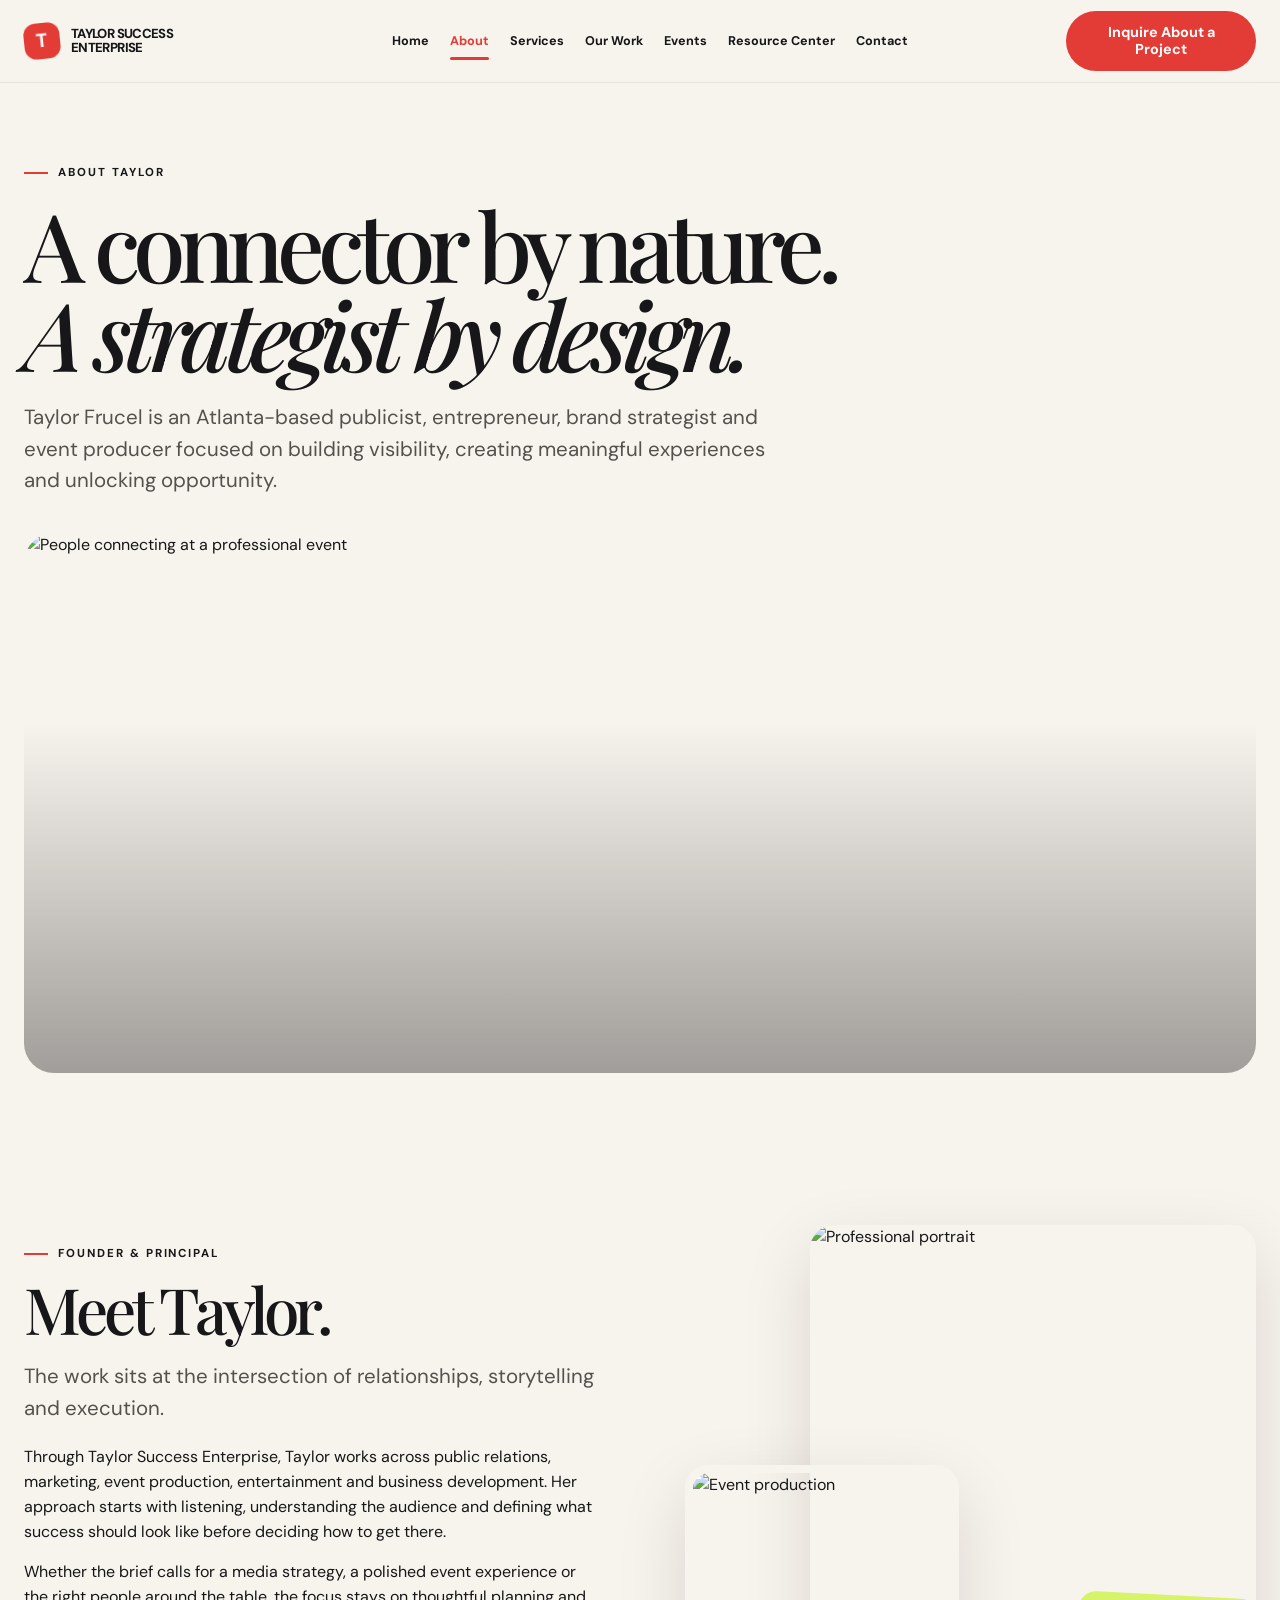
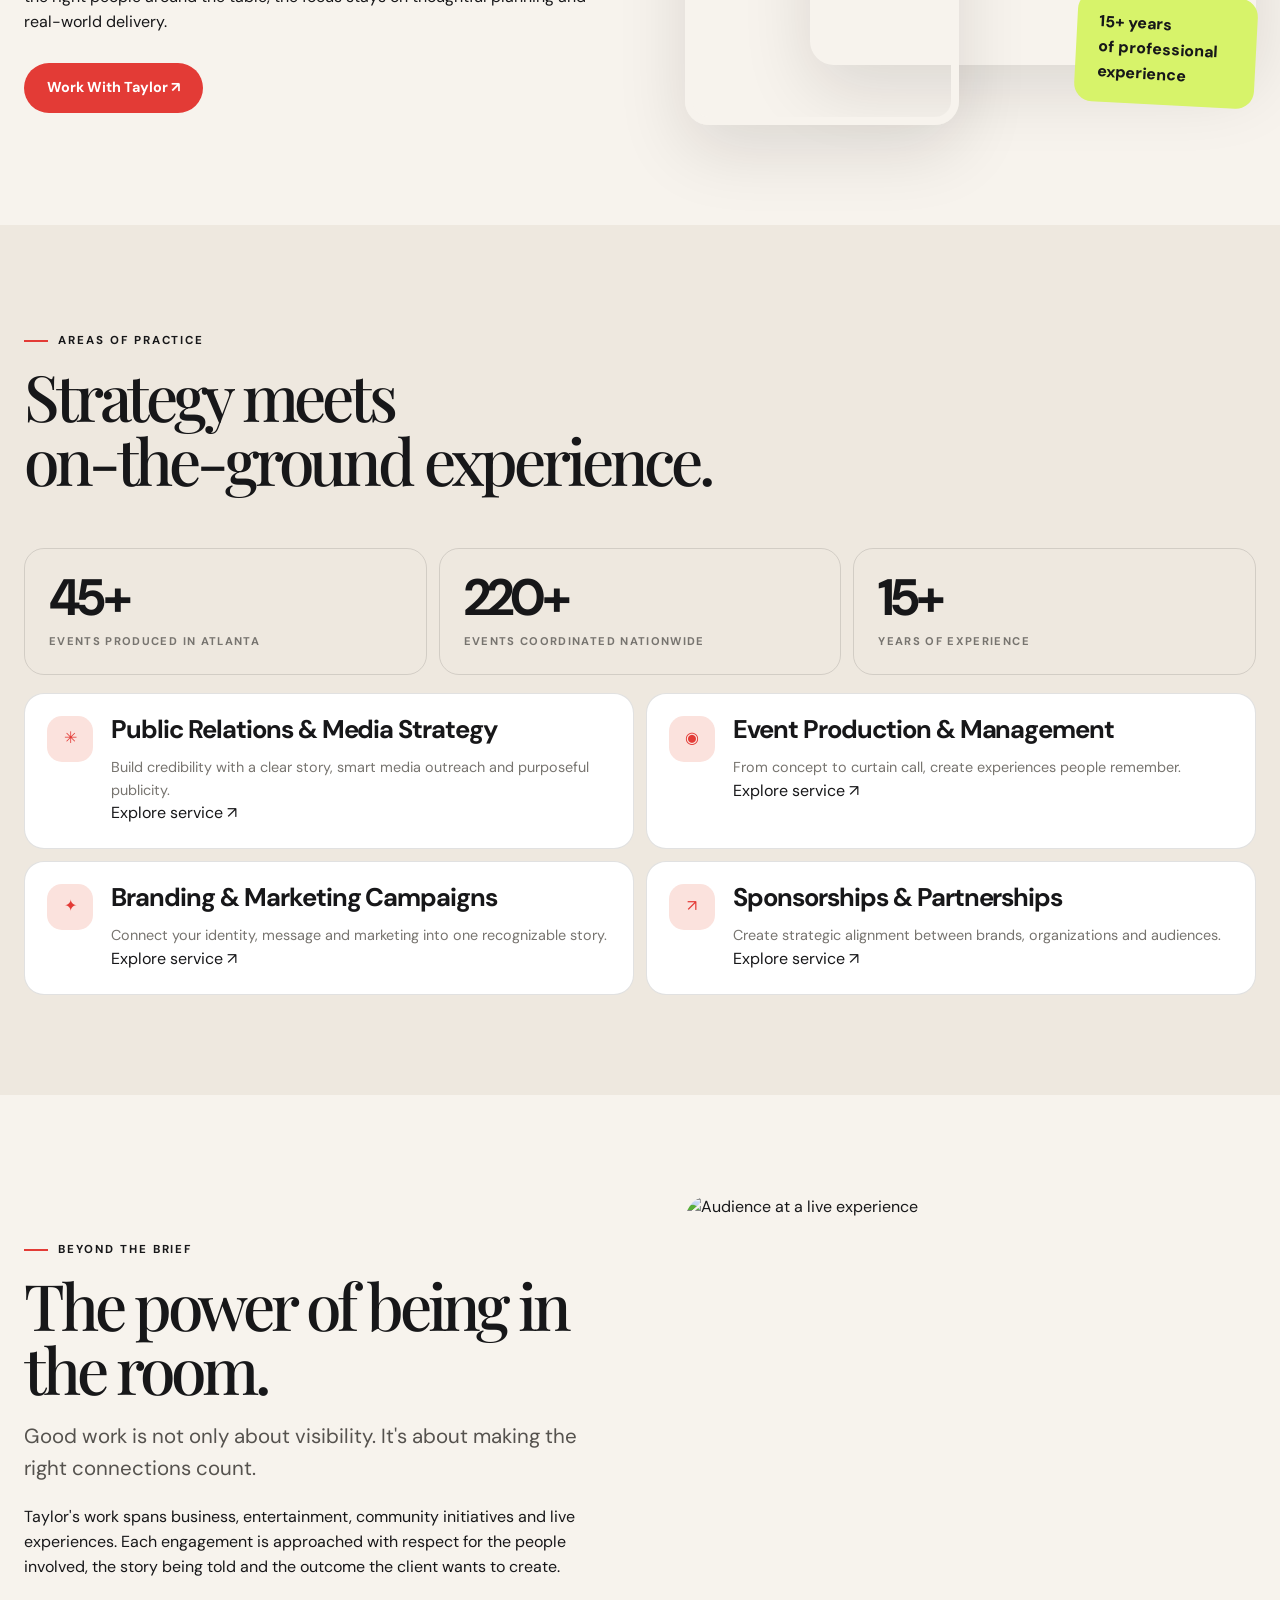
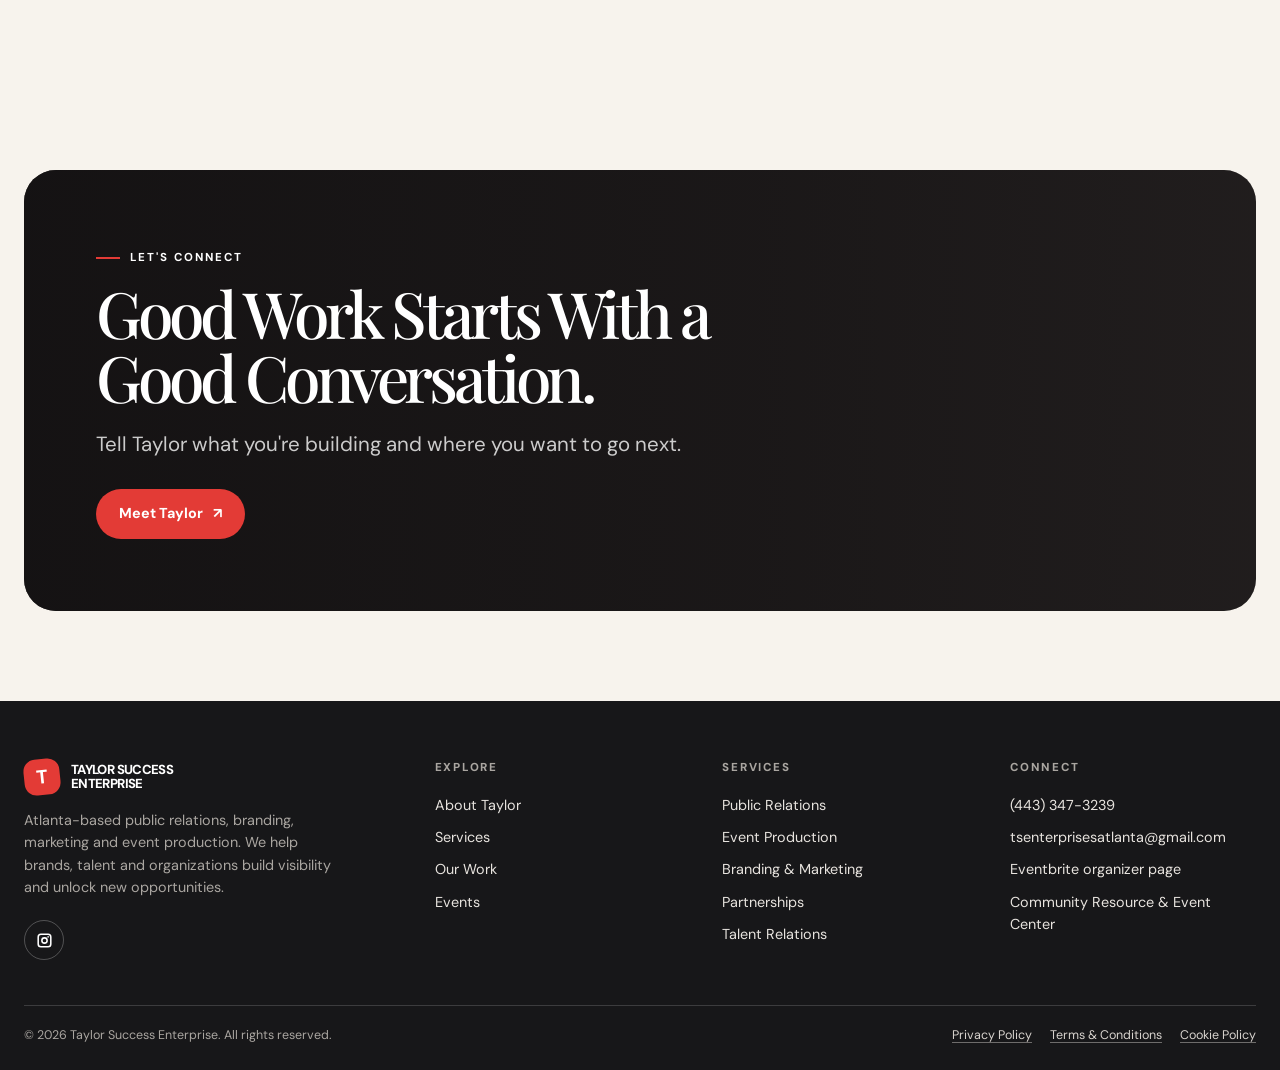
==== commit 117e7858: "Add files via upload" ====
--- a/about.html
+++ b/about.html
@@ -1,6 +1,6 @@
 <!DOCTYPE html>
 
-<html lang="en"><head><meta charset="utf-8"/><meta content="width=device-width,initial-scale=1" name="viewport"/><meta content="Meet Taylor Frucel, Atlanta-based publicist, brand strategist, entrepreneur and event producer." name="description"/><meta content="#f7f3ed" name="theme-color"/><title>About Taylor | Taylor Success Enterprise</title><link href="assets/styles.css" rel="stylesheet"/></head>
+<html lang="en"><head><meta charset="utf-8"/><meta content="width=device-width,initial-scale=1" name="viewport"/><meta content="Meet Taylor Frucel and Taylor Success Enterprise, an Atlanta-based public relations, branding, marketing and event production agency." name="description"/><meta content="#f7f3ed" name="theme-color"/><title>About Taylor | Taylor Success Enterprise</title><link rel="canonical" href="https://taylorssuccessenterprise.com/about.html"/><meta property="og:type" content="website"/><meta property="og:site_name" content="Taylor Success Enterprise"/><meta property="og:title" content="About Taylor | Taylor Success Enterprise"/><meta property="og:description" content="Meet Taylor Frucel and Taylor Success Enterprise, an Atlanta-based public relations, branding, marketing and event production agency."/><meta property="og:url" content="https://taylorssuccessenterprise.com/about.html"/><meta property="og:image" content="https://images.unsplash.com/photo-1492684223066-81342ee5ff30?auto=format&amp;fit=crop&amp;w=1200&amp;q=85"/><meta name="twitter:image" content="https://images.unsplash.com/photo-1492684223066-81342ee5ff30?auto=format&amp;fit=crop&amp;w=1200&amp;q=85"/><meta name="twitter:card" content="summary_large_image"/><meta name="twitter:title" content="About Taylor | Taylor Success Enterprise"/><meta name="twitter:description" content="Meet Taylor Frucel and Taylor Success Enterprise, an Atlanta-based public relations, branding, marketing and event production agency."/><link href="assets/styles.css" rel="stylesheet"/></head>
 <body><header class="site-header"><div class="container nav-wrap">
 <a aria-label="Taylor Success Enterprise home" class="brand" href="index.html"><span class="brand-mark">T</span><span class="brand-name">TAYLOR SUCCESS<br/>ENTERPRISE</span></a>
 <nav aria-label="Main navigation" class="main-nav">
@@ -16,11 +16,11 @@
 <section class="cta-section"><div class="container"><div class="cta-panel" data-cms-bg-image="about_people_connecting_at_a_professiona" style="--cta-image:url('https://images.unsplash.com/photo-1521737711867-e3b97375f902?auto=format&amp;fit=crop&amp;w=1000&amp;q=85')"><div class="cta-content"><span class="eyebrow">Let's connect</span><h2 class="h2 serif">Good Work Starts With a Good Conversation.</h2><p class="lead">Tell Taylor what you're building and where you want to go next.</p><div class="btn-row"><a class="btn btn-primary" href="contact.html">Meet Taylor <span aria-hidden="true">↗︎</span></a></div></div></div></div></section></main><footer class="site-footer"><div class="container"><div class="footer-grid">
 <div><a class="brand footer-brand" href="index.html"><span class="brand-mark">T</span><span class="brand-name">TAYLOR SUCCESS<br/>ENTERPRISE</span></a><p class="footer-copy">Atlanta-based public relations, branding, marketing and event production. We help brands, talent and organizations build visibility and unlock new opportunities.</p><div class="socials">
 <a aria-label="Instagram" href="https://www.instagram.com/iamtaylorfrucel/" rel="noopener" target="_blank"><svg aria-hidden="true" viewbox="0 0 24 24"><path d="M7 2h10a5 5 0 0 1 5 5v10a5 5 0 0 1-5 5H7a5 5 0 0 1-5-5V7a5 5 0 0 1 5-5zm0 2.2A2.8 2.8 0 0 0 4.2 7v10A2.8 2.8 0 0 0 7 19.8h10a2.8 2.8 0 0 0 2.8-2.8V7A2.8 2.8 0 0 0 17 4.2H7zm5 3a4.8 4.8 0 1 1 0 9.6 4.8 4.8 0 0 1 0-9.6zm0 2.2a2.6 2.6 0 1 0 0 5.2 2.6 2.6 0 0 0 0-5.2zm5.1-3.6a1.1 1.1 0 1 1 0 2.2 1.1 1.1 0 0 1 0-2.2z"></path></svg></a>
-<a aria-label="Facebook" href="https://www.facebook.com/" rel="noopener" target="_blank"><svg aria-hidden="true" viewbox="0 0 24 24"><path d="M13.4 21v-8.2h2.8l.4-3.2h-3.2V7.5c0-.9.3-1.6 1.6-1.6h1.7V3.1c-.3 0-1.3-.1-2.5-.1-2.5 0-4.2 1.5-4.2 4.3v2.4H7.2v3.2H10V21h3.4z"></path></svg></a>
-<a aria-label="LinkedIn" href="https://www.linkedin.com/" rel="noopener" target="_blank"><svg aria-hidden="true" viewbox="0 0 24 24"><path d="M5.2 3a2.2 2.2 0 1 1 0 4.4 2.2 2.2 0 0 1 0-4.4zM3.4 9h3.6v12H3.4V9zm5.8 0h3.4v1.6h.1c.5-.9 1.7-1.9 3.5-1.9 3.7 0 4.4 2.4 4.4 5.5V21H17v-6c0-1.4 0-3.1-1.9-3.1s-2.2 1.5-2.2 3V21H9.2V9z"></path></svg></a>
-<a aria-label="YouTube" href="https://www.youtube.com/" rel="noopener" target="_blank"><svg aria-hidden="true" viewbox="0 0 24 24"><path d="M23 7.1a3 3 0 0 0-2.1-2.1C19 4.5 12 4.5 12 4.5s-7 0-8.9.5A3 3 0 0 0 1 7.1 31 31 0 0 0 .5 12 31 31 0 0 0 1 16.9a3 3 0 0 0 2.1 2.1c1.9.5 8.9.5 8.9.5s7 0 8.9-.5a3 3 0 0 0 2.1-2.1 31 31 0 0 0 .5-4.9 31 31 0 0 0-.5-4.9zM9.7 15.2V8.8l5.7 3.2-5.7 3.2z"></path></svg></a>
+
+
+
 </div></div>
 <div><div class="footer-title">Explore</div><div class="footer-links"><a href="about.html">About Taylor</a><a href="services.html">Services</a><a href="work.html">Our Work</a><a href="events.html">Events</a></div></div>
 <div><div class="footer-title">Services</div><div class="footer-links"><a href="services.html?service=pr-media">Public Relations</a><a href="services.html?service=events">Event Production</a><a href="services.html?service=branding">Branding &amp; Marketing</a><a href="services.html?service=partnerships">Partnerships</a><a href="services.html?service=talent">Talent Relations</a></div></div>
-<div><div class="footer-title">Connect</div><div class="footer-links"><a href="tel:+12403551524">(240) 355-1524</a><a href="mailto:tsenterprisesatlanta@gmail.com">tsenterprisesatlanta@gmail.com</a><a href="https://www.eventbrite.com/o/taylors-enterprise-28628068455" rel="noopener" target="_blank">Eventbrite organizer page</a><a href="resource-center.html">Community Resource &amp; Event Center</a></div></div>
+<div><div class="footer-title">Connect</div><div class="footer-links"><a href="tel:+14433473239">(443) 347-3239</a><a href="mailto:tsenterprisesatlanta@gmail.com">tsenterprisesatlanta@gmail.com</a><a href="https://www.eventbrite.com/o/taylors-enterprise-28628068455" rel="noopener" target="_blank">Eventbrite organizer page</a><a href="resource-center.html">Community Resource &amp; Event Center</a></div></div>
 </div><div class="footer-bottom"><span>© 2026 Taylor Success Enterprise. All rights reserved.</span><span><nav aria-label="Legal" class="legal-links"><a href="privacy.html">Privacy Policy</a><a href="terms.html">Terms &amp; Conditions</a><a href="cookies.html">Cookie Policy</a></nav></span></div></div></footer><script defer="" src="assets/site.js"></script></body></html>
--- a/assets/styles.css
+++ b/assets/styles.css
@@ -56,3 +56,48 @@
 
 /* Keep directional arrows as text glyphs rather than emoji on mobile */
 .btn, .text-link, .archive-link, .event-footer a { font-variant-emoji: text; }
+
+
+/* Featured brand reference carousel */
+.brand-showcase{padding:76px 0 68px;overflow:hidden;background:#fff}
+.brand-showcase-head{display:flex;align-items:end;justify-content:space-between;gap:24px;margin-bottom:14px}
+.brand-showcase-title{font-size:clamp(2.1rem,4.2vw,3.6rem);line-height:.98;letter-spacing:-.055em;margin:12px 0 0}
+.brand-showcase-title em{color:var(--red);font-weight:500}
+.brand-motion-toggle{border:1px solid var(--line);background:transparent;border-radius:999px;padding:10px 16px;font-size:.78rem;font-weight:700;white-space:nowrap}
+.brand-showcase-note{font-size:.76rem;color:var(--muted);max-width:780px;margin:0 0 28px}
+.brand-marquee{overflow:hidden;position:relative;width:100%;mask-image:linear-gradient(90deg,transparent,#000 5%,#000 95%,transparent)}
+.brand-marquee-track{display:flex;align-items:center;gap:24px;width:max-content;padding:8px 24px;animation:brand-drift 38s linear infinite}
+.brand-marquee:hover .brand-marquee-track,.brand-marquee.is-paused .brand-marquee-track{animation-play-state:paused}
+.brand-logo-item{width:178px;height:88px;display:flex;align-items:center;justify-content:center;flex:0 0 auto;padding:20px 24px;border:1px solid rgba(23,23,25,.08);border-radius:18px;background:#fff}
+.brand-logo-item img{max-width:100%;max-height:46px;width:auto;height:auto;object-fit:contain}
+.brand-logo-item .logo-fallback{display:none;font-weight:800;font-size:1.3rem;letter-spacing:-.045em;text-align:center;color:#171719}
+.brand-logo-item.logo-fallback-active img{display:none}
+.brand-logo-item.logo-fallback-active .logo-fallback{display:block}
+.brand-logo-text .logo-fallback{display:block;font-size:1.15rem;letter-spacing:.08em}
+.brand-logo-text.investfest .logo-fallback{font-size:1rem;letter-spacing:.12em}
+.brand-logo-text.zeus .logo-fallback{font-size:1.35rem;letter-spacing:.18em}
+.brand-logo-text.zeus small{display:block;font-size:.52rem;letter-spacing:.28em;text-align:center;margin-top:3px}
+@keyframes brand-drift{from{transform:translateX(0)}to{transform:translateX(-50%)}}
+
+/* Grammy-season concept card */
+.grammy-preview-section{padding-top:30px}
+.grammy-preview{display:grid;grid-template-columns:minmax(0, .92fr) minmax(0,1.08fr);overflow:hidden;border-radius:28px;background:#171719;color:#fff;box-shadow:var(--shadow)}
+.grammy-preview-art{position:relative;min-height:540px;background:#26201d;overflow:hidden}
+.grammy-event-photo{width:100%;height:100%;min-height:540px;object-fit:cover;opacity:.62;position:absolute;inset:0}
+.grammy-preview-art:after{content:"";position:absolute;inset:0;background:linear-gradient(180deg,rgba(0,0,0,.05),rgba(0,0,0,.58))}
+.grammy-trophy-mark{position:absolute;z-index:2;left:50%;top:50%;transform:translate(-50%,-58%);height:170px;width:auto;max-width:90%;filter:brightness(0) invert(1);opacity:.96}
+.grammy-art-label{position:absolute;z-index:3;bottom:22px;left:24px;right:24px;font-size:.68rem;letter-spacing:.08em;text-transform:uppercase;color:#fff}
+.grammy-preview-copy{padding:clamp(28px,5vw,64px);align-self:center}
+.grammy-preview-copy .eyebrow{color:#e6c780}
+.grammy-preview-copy .h2{margin-top:18px}
+.grammy-preview-copy .h2 em{color:#e6c780}
+.grammy-preview-copy .lead{color:#e6e0d9}
+.grammy-preview-copy>p:not(.lead){color:#d0cbc5}
+.event-facts{display:grid;grid-template-columns:repeat(3,minmax(0,1fr));gap:12px;margin:28px 0}
+.event-facts span{font-size:.8rem;color:#d0cbc5;border-top:1px solid rgba(255,255,255,.22);padding-top:10px}
+.event-facts strong{display:block;color:#fff;font-size:.68rem;letter-spacing:.08em;text-transform:uppercase;margin-bottom:5px}
+.grammy-preview-copy .btn-outline{border-color:rgba(255,255,255,.5);color:#fff}
+.grammy-preview-copy .btn-outline:hover{background:#fff;color:#171719}
+.grammy-disclaimer{font-size:.72rem!important;line-height:1.55;color:#b7b0a9!important;margin-top:22px}
+@media(max-width:820px){.brand-showcase-head{align-items:start;flex-direction:column}.brand-showcase{padding:58px 0}.brand-logo-item{width:150px;height:78px}.brand-marquee-track{gap:14px}.grammy-preview{grid-template-columns:1fr}.grammy-preview-art,.grammy-event-photo{min-height:300px;height:300px}.grammy-trophy-mark{height:120px}.event-facts{grid-template-columns:1fr;gap:8px}.event-facts span{padding-top:8px}}
+@media(prefers-reduced-motion:reduce){.brand-marquee-track{animation:none!important}}
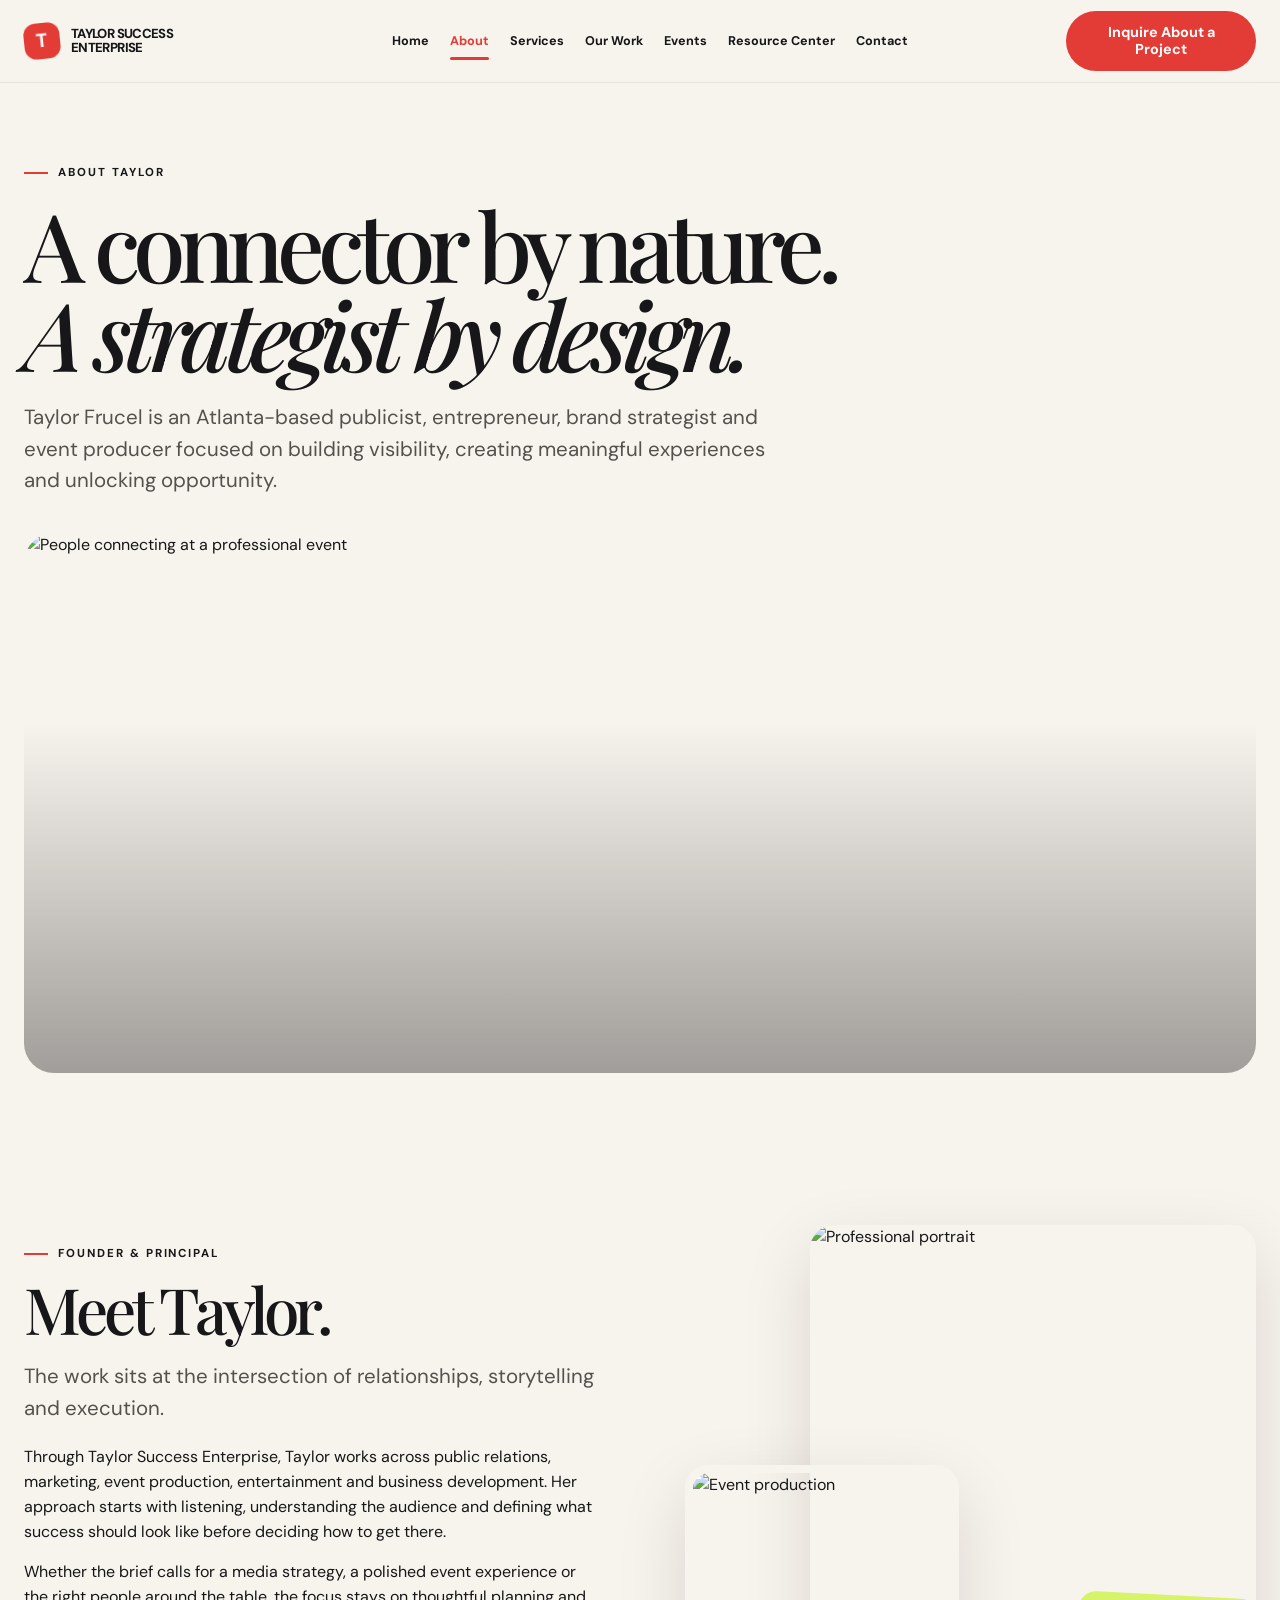
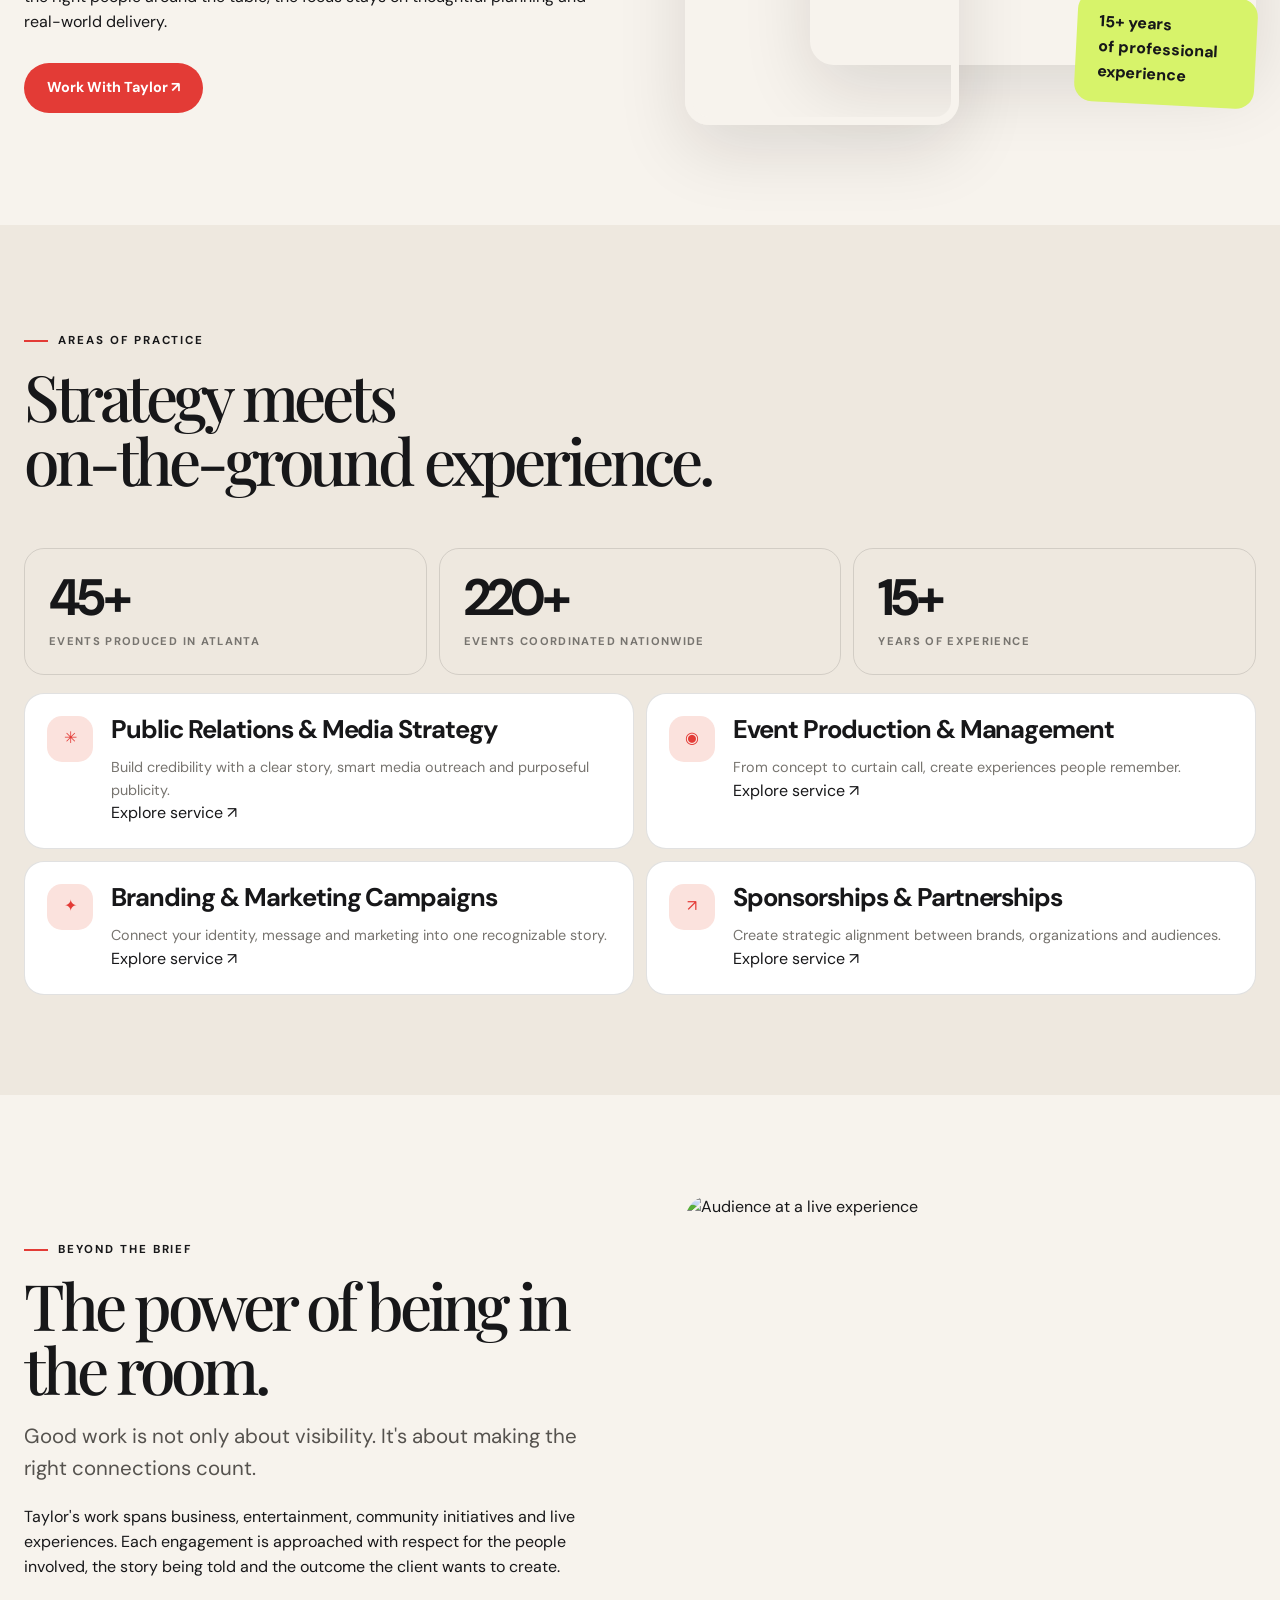
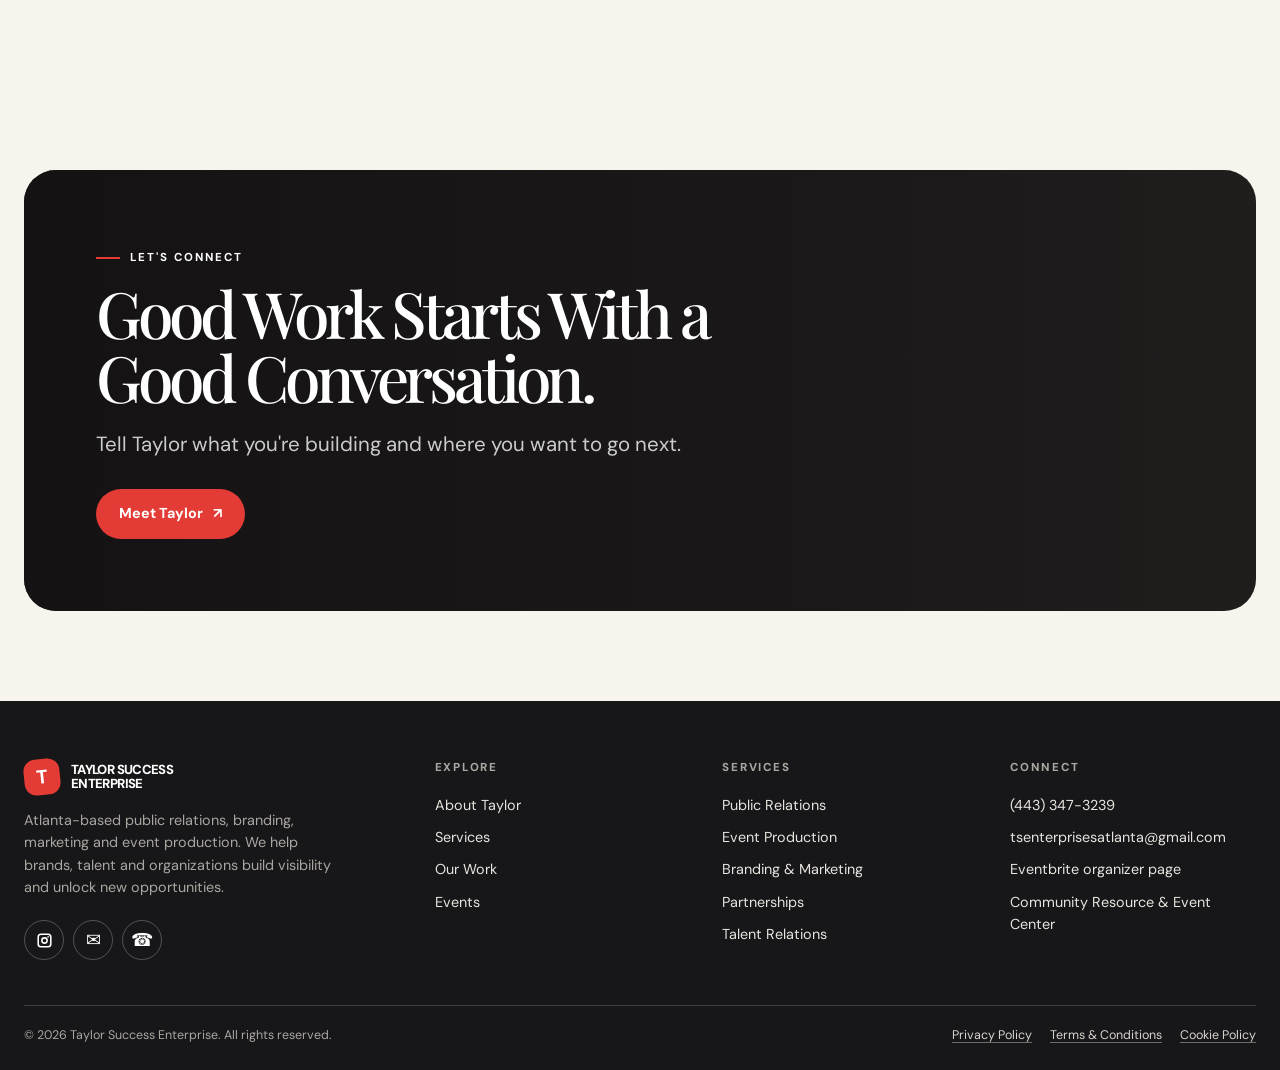
==== commit 7e6170d5: "Add files via upload" ====
--- a/about.html
+++ b/about.html
@@ -8,19 +8,19 @@
 </nav><a class="btn btn-primary nav-cta" href="contact.html">Inquire About a Project</a>
 <button aria-expanded="false" aria-label="Open navigation" class="menu-toggle" type="button"><span aria-hidden="true">☰</span></button></div>
 <nav aria-label="Mobile navigation" class="mobile-nav"><a data-nav="" href="index.html">Home</a><a data-nav="" href="about.html">About</a><a data-nav="" href="services.html">Services</a><a data-nav="" href="work.html">Our Work</a><a data-nav="" href="events.html">Events</a><a data-nav="" href="resource-center.html">Resource Center</a><a data-nav="" href="contact.html">Contact</a><a class="btn btn-primary" href="contact.html">Inquire About a Project</a></nav></header><main>
-<section class="page-hero"><div class="container"><span class="eyebrow">About Taylor</span><h1 class="display serif">A connector by nature.<br/><em>A strategist by design.</em></h1><p class="lead">Taylor Frucel is an Atlanta-based publicist, entrepreneur, brand strategist and event producer focused on building visibility, creating meaningful experiences and unlocking opportunity.</p><div class="page-hero-image"><img alt="People connecting at a professional event" data-cms-image="about_people_connecting_at_a_professiona" src="https://images.unsplash.com/photo-1521737711867-e3b97375f902?auto=format&amp;fit=crop&amp;w=1000&amp;q=85"/></div></div></section>
-<section class="section"><div class="container split reveal"><div><span class="eyebrow">Founder &amp; principal</span><h2 class="h2 serif">Meet Taylor.</h2><p class="lead">The work sits at the intersection of relationships, storytelling and execution.</p><p>Through Taylor Success Enterprise, Taylor works across public relations, marketing, event production, entertainment and business development. Her approach starts with listening, understanding the audience and defining what success should look like before deciding how to get there.</p><p>Whether the brief calls for a media strategy, a polished event experience or the right people around the table, the focus stays on thoughtful planning and real-world delivery.</p><div class="btn-row"><a class="btn btn-primary" href="contact.html">Work With Taylor ↗︎</a></div></div><div class="photo-stack"><img alt="Professional portrait" class="photo-main" data-cms-image="index_portrait_for_taylor_frucel" src="https://images.unsplash.com/photo-1534528741775-53994a69daeb?auto=format&amp;fit=crop&amp;w=1000&amp;q=88"/><img alt="Event production" class="photo-overlap" data-cms-image="index_index_cta_image" src="https://images.unsplash.com/photo-1511795409834-ef04bbd61622?auto=format&amp;fit=crop&amp;w=1000&amp;q=85"/><div class="photo-note">15+ years<br/>of professional experience</div></div></div></section>
+<section class="page-hero"><div class="container"><span class="eyebrow">About Taylor</span><h1 class="display serif">A connector by nature.<br/><em>A strategist by design.</em></h1><p class="lead">Taylor Frucel is an Atlanta-based publicist, entrepreneur, brand strategist and event producer focused on building visibility, creating meaningful experiences and unlocking opportunity.</p><div class="page-hero-image"><img alt="People connecting at a professional event" data-cms-image="about_image_01" src="https://images.unsplash.com/photo-1521737711867-e3b97375f902?auto=format&amp;fit=crop&amp;w=1000&amp;q=85"/></div></div></section>
+<section class="section"><div class="container split reveal"><div><span class="eyebrow">Founder &amp; principal</span><h2 class="h2 serif">Meet Taylor.</h2><p class="lead">The work sits at the intersection of relationships, storytelling and execution.</p><p>Through Taylor Success Enterprise, Taylor works across public relations, marketing, event production, entertainment and business development. Her approach starts with listening, understanding the audience and defining what success should look like before deciding how to get there.</p><p>Whether the brief calls for a media strategy, a polished event experience or the right people around the table, the focus stays on thoughtful planning and real-world delivery.</p><div class="btn-row"><a class="btn btn-primary" href="contact.html">Work With Taylor ↗︎</a></div></div><div class="photo-stack"><img alt="Professional portrait" class="photo-main" data-cms-image="about_image_02" src="https://images.unsplash.com/photo-1534528741775-53994a69daeb?auto=format&amp;fit=crop&amp;w=1000&amp;q=88"/><img alt="Event production" class="photo-overlap" data-cms-image="about_image_03" src="https://images.unsplash.com/photo-1511795409834-ef04bbd61622?auto=format&amp;fit=crop&amp;w=1000&amp;q=85"/><div class="photo-note">15+ years<br/>of professional experience</div></div></div></section>
 <section class="section" style="background:#eee8df"><div class="container"><div class="section-head reveal"><div><span class="eyebrow">Areas of practice</span><h2 class="h2 serif">Strategy meets<br/>on-the-ground experience.</h2></div></div><div class="about-stat-row"><div class="stat"><strong>45+</strong><span>Events produced in Atlanta</span></div><div class="stat"><strong>220+</strong><span>Events coordinated nationwide</span></div><div class="stat"><strong>15+</strong><span>Years of experience</span></div></div><div class="service-detail-grid" style="margin-top:18px">
 <article class="service-detail reveal"><div class="service-icon">✳</div><div><h3 class="h3">Public Relations &amp; Media Strategy</h3><p>Build credibility with a clear story, smart media outreach and purposeful publicity.</p><a class="read-more" href="services.html?service=pr-media">Explore service ↗︎</a></div></article><article class="service-detail reveal"><div class="service-icon">◉</div><div><h3 class="h3">Event Production &amp; Management</h3><p>From concept to curtain call, create experiences people remember.</p><a class="read-more" href="services.html?service=events">Explore service ↗︎</a></div></article><article class="service-detail reveal"><div class="service-icon">✦</div><div><h3 class="h3">Branding &amp; Marketing Campaigns</h3><p>Connect your identity, message and marketing into one recognizable story.</p><a class="read-more" href="services.html?service=branding">Explore service ↗︎</a></div></article><article class="service-detail reveal"><div class="service-icon">↗︎</div><div><h3 class="h3">Sponsorships &amp; Partnerships</h3><p>Create strategic alignment between brands, organizations and audiences.</p><a class="read-more" href="services.html?service=partnerships">Explore service ↗︎</a></div></article></div></div></section>
-<section class="section"><div class="container split reveal"><div><span class="eyebrow">Beyond the brief</span><h2 class="h2 serif">The power of being in the room.</h2><p class="lead">Good work is not only about visibility. It's about making the right connections count.</p><p>Taylor's work spans business, entertainment, community initiatives and live experiences. Each engagement is approached with respect for the people involved, the story being told and the outcome the client wants to create.</p></div><img alt="Audience at a live experience" data-cms-image="index_community_in_motion" src="https://images.unsplash.com/photo-1506157786151-b8491531f063?auto=format&amp;fit=crop&amp;w=1000&amp;q=85" style="width:100%;height:440px;object-fit:cover;border-radius:26px"/></div></section>
+<section class="section"><div class="container split reveal"><div><span class="eyebrow">Beyond the brief</span><h2 class="h2 serif">The power of being in the room.</h2><p class="lead">Good work is not only about visibility. It's about making the right connections count.</p><p>Taylor's work spans business, entertainment, community initiatives and live experiences. Each engagement is approached with respect for the people involved, the story being told and the outcome the client wants to create.</p></div><img alt="Audience at a live experience" data-cms-image="about_image_04" src="https://images.unsplash.com/photo-1506157786151-b8491531f063?auto=format&amp;fit=crop&amp;w=1000&amp;q=85" style="width:100%;height:440px;object-fit:cover;border-radius:26px"/></div></section>
 <section class="cta-section"><div class="container"><div class="cta-panel" data-cms-bg-image="about_people_connecting_at_a_professiona" style="--cta-image:url('https://images.unsplash.com/photo-1521737711867-e3b97375f902?auto=format&amp;fit=crop&amp;w=1000&amp;q=85')"><div class="cta-content"><span class="eyebrow">Let's connect</span><h2 class="h2 serif">Good Work Starts With a Good Conversation.</h2><p class="lead">Tell Taylor what you're building and where you want to go next.</p><div class="btn-row"><a class="btn btn-primary" href="contact.html">Meet Taylor <span aria-hidden="true">↗︎</span></a></div></div></div></div></section></main><footer class="site-footer"><div class="container"><div class="footer-grid">
 <div><a class="brand footer-brand" href="index.html"><span class="brand-mark">T</span><span class="brand-name">TAYLOR SUCCESS<br/>ENTERPRISE</span></a><p class="footer-copy">Atlanta-based public relations, branding, marketing and event production. We help brands, talent and organizations build visibility and unlock new opportunities.</p><div class="socials">
 <a aria-label="Instagram" href="https://www.instagram.com/iamtaylorfrucel/" rel="noopener" target="_blank"><svg aria-hidden="true" viewbox="0 0 24 24"><path d="M7 2h10a5 5 0 0 1 5 5v10a5 5 0 0 1-5 5H7a5 5 0 0 1-5-5V7a5 5 0 0 1 5-5zm0 2.2A2.8 2.8 0 0 0 4.2 7v10A2.8 2.8 0 0 0 7 19.8h10a2.8 2.8 0 0 0 2.8-2.8V7A2.8 2.8 0 0 0 17 4.2H7zm5 3a4.8 4.8 0 1 1 0 9.6 4.8 4.8 0 0 1 0-9.6zm0 2.2a2.6 2.6 0 1 0 0 5.2 2.6 2.6 0 0 0 0-5.2zm5.1-3.6a1.1 1.1 0 1 1 0 2.2 1.1 1.1 0 0 1 0-2.2z"></path></svg></a>
 
 
 
-</div></div>
+<a class="contact-icon" aria-label="Email Taylor Success Enterprise" href="mailto:tsenterprisesatlanta@gmail.com" title="Email">✉</a><a class="contact-icon" aria-label="Call Taylor Success Enterprise" href="tel:+14433473239" title="Call">☎</a></div></div>
 <div><div class="footer-title">Explore</div><div class="footer-links"><a href="about.html">About Taylor</a><a href="services.html">Services</a><a href="work.html">Our Work</a><a href="events.html">Events</a></div></div>
 <div><div class="footer-title">Services</div><div class="footer-links"><a href="services.html?service=pr-media">Public Relations</a><a href="services.html?service=events">Event Production</a><a href="services.html?service=branding">Branding &amp; Marketing</a><a href="services.html?service=partnerships">Partnerships</a><a href="services.html?service=talent">Talent Relations</a></div></div>
-<div><div class="footer-title">Connect</div><div class="footer-links"><a href="tel:+14433473239">(443) 347-3239</a><a href="mailto:tsenterprisesatlanta@gmail.com">tsenterprisesatlanta@gmail.com</a><a href="https://www.eventbrite.com/o/taylors-enterprise-28628068455" rel="noopener" target="_blank">Eventbrite organizer page</a><a href="resource-center.html">Community Resource &amp; Event Center</a></div></div>
+<div><div class="footer-title">Connect</div><div class="footer-links"><a href="tel:+14433473239">(443) 347-3239</a><a href="mailto:tsenterprisesatlanta@gmail.com">tsenterprisesatlanta@gmail.com</a><a href="https://www.eventbrite.com/o/taylors-enterprise-28628068455?utm_source=ig&utm_medium=social&utm_content=link_in_bio" rel="noopener" target="_blank">Eventbrite organizer page</a><a href="resource-center.html">Community Resource &amp; Event Center</a></div></div>
 </div><div class="footer-bottom"><span>© 2026 Taylor Success Enterprise. All rights reserved.</span><span><nav aria-label="Legal" class="legal-links"><a href="privacy.html">Privacy Policy</a><a href="terms.html">Terms &amp; Conditions</a><a href="cookies.html">Cookie Policy</a></nav></span></div></div></footer><script defer="" src="assets/site.js"></script></body></html>
--- a/assets/styles.css
+++ b/assets/styles.css
@@ -101,3 +101,6 @@
 .grammy-disclaimer{font-size:.72rem!important;line-height:1.55;color:#b7b0a9!important;margin-top:22px}
 @media(max-width:820px){.brand-showcase-head{align-items:start;flex-direction:column}.brand-showcase{padding:58px 0}.brand-logo-item{width:150px;height:78px}.brand-marquee-track{gap:14px}.grammy-preview{grid-template-columns:1fr}.grammy-preview-art,.grammy-event-photo{min-height:300px;height:300px}.grammy-trophy-mark{height:120px}.event-facts{grid-template-columns:1fr;gap:8px}.event-facts span{padding-top:8px}}
 @media(prefers-reduced-motion:reduce){.brand-marquee-track{animation:none!important}}
+
+/* Portfolio gallery system */
+.contact-icon{width:40px;height:40px;border:1px solid rgba(255,255,255,.22);border-radius:50%;display:grid;place-items:center;font-size:1.15rem;color:#fff}.contact-icon:hover{background:var(--red);border-color:var(--red)}.gallery-filters{display:flex;gap:8px;flex-wrap:wrap;margin:0 0 24px}.media-gallery{display:grid;grid-template-columns:repeat(4,1fr);gap:14px}.media-tile{position:relative;background:#242323;border-radius:18px;overflow:hidden;min-height:190px;color:#fff}.media-tile img,.media-tile iframe{width:100%;height:100%;min-height:190px;object-fit:cover;border:0}.media-tile .media-caption{padding:12px 14px;background:#242323}.gallery-modal{position:fixed;inset:0;z-index:500;display:none;align-items:center;justify-content:center;padding:24px}.gallery-modal.is-open{display:flex}.gallery-modal-backdrop{position:absolute;inset:0;background:rgba(12,12,14,.78);backdrop-filter:blur(8px)}.gallery-modal-panel{position:relative;width:min(1100px,100%);max-height:min(88vh,900px);overflow:auto;background:var(--paper);border-radius:26px;padding:clamp(22px,4vw,42px);z-index:1}.gallery-close{position:sticky;float:right;top:0;border:0;background:var(--ink);color:#fff;border-radius:50%;width:42px;height:42px;font-size:1.6rem;z-index:2}.gallery-modal-grid{display:grid;grid-template-columns:repeat(3,1fr);gap:14px}.gallery-modal-grid .media-tile{min-height:210px}.gallery-modal-grid .media-tile img,.gallery-modal-grid .media-tile iframe{min-height:210px}.gallery-modal-head{padding-right:55px;margin-bottom:22px}.work-card{cursor:pointer}.media-placeholder{display:grid;place-items:center;text-align:center;padding:22px;background:#e9e3db;color:#4e4944;min-height:190px}.media-placeholder strong{display:block;font-size:.9rem}.media-placeholder span{font-size:.78rem;opacity:.75}@media(max-width:900px){.media-gallery{grid-template-columns:repeat(2,1fr)}.gallery-modal-grid{grid-template-columns:repeat(2,1fr)}}@media(max-width:560px){.gallery-modal{padding:10px}.gallery-modal-panel{border-radius:18px;padding:18px}.gallery-modal-grid,.media-gallery{grid-template-columns:1fr}.gallery-modal-grid .media-tile,.gallery-modal-grid .media-tile img,.gallery-modal-grid .media-tile iframe{min-height:220px}}
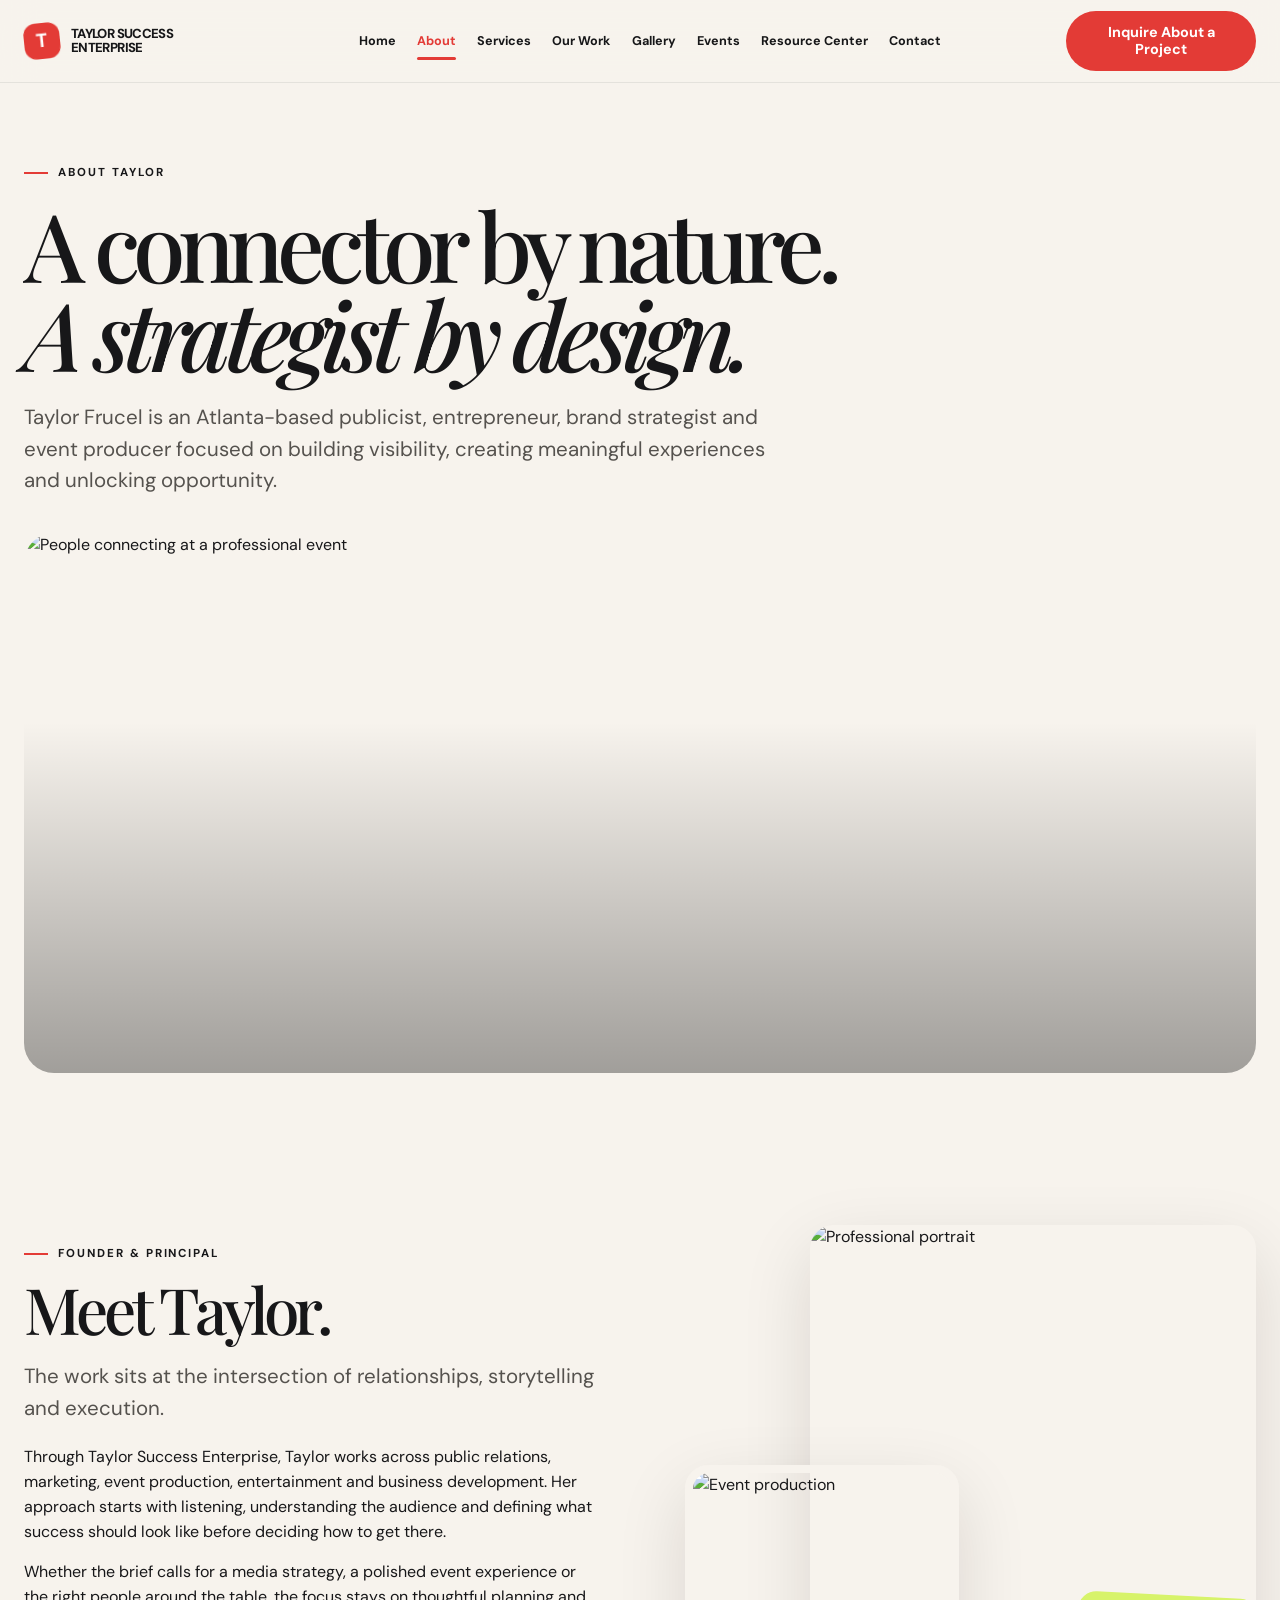
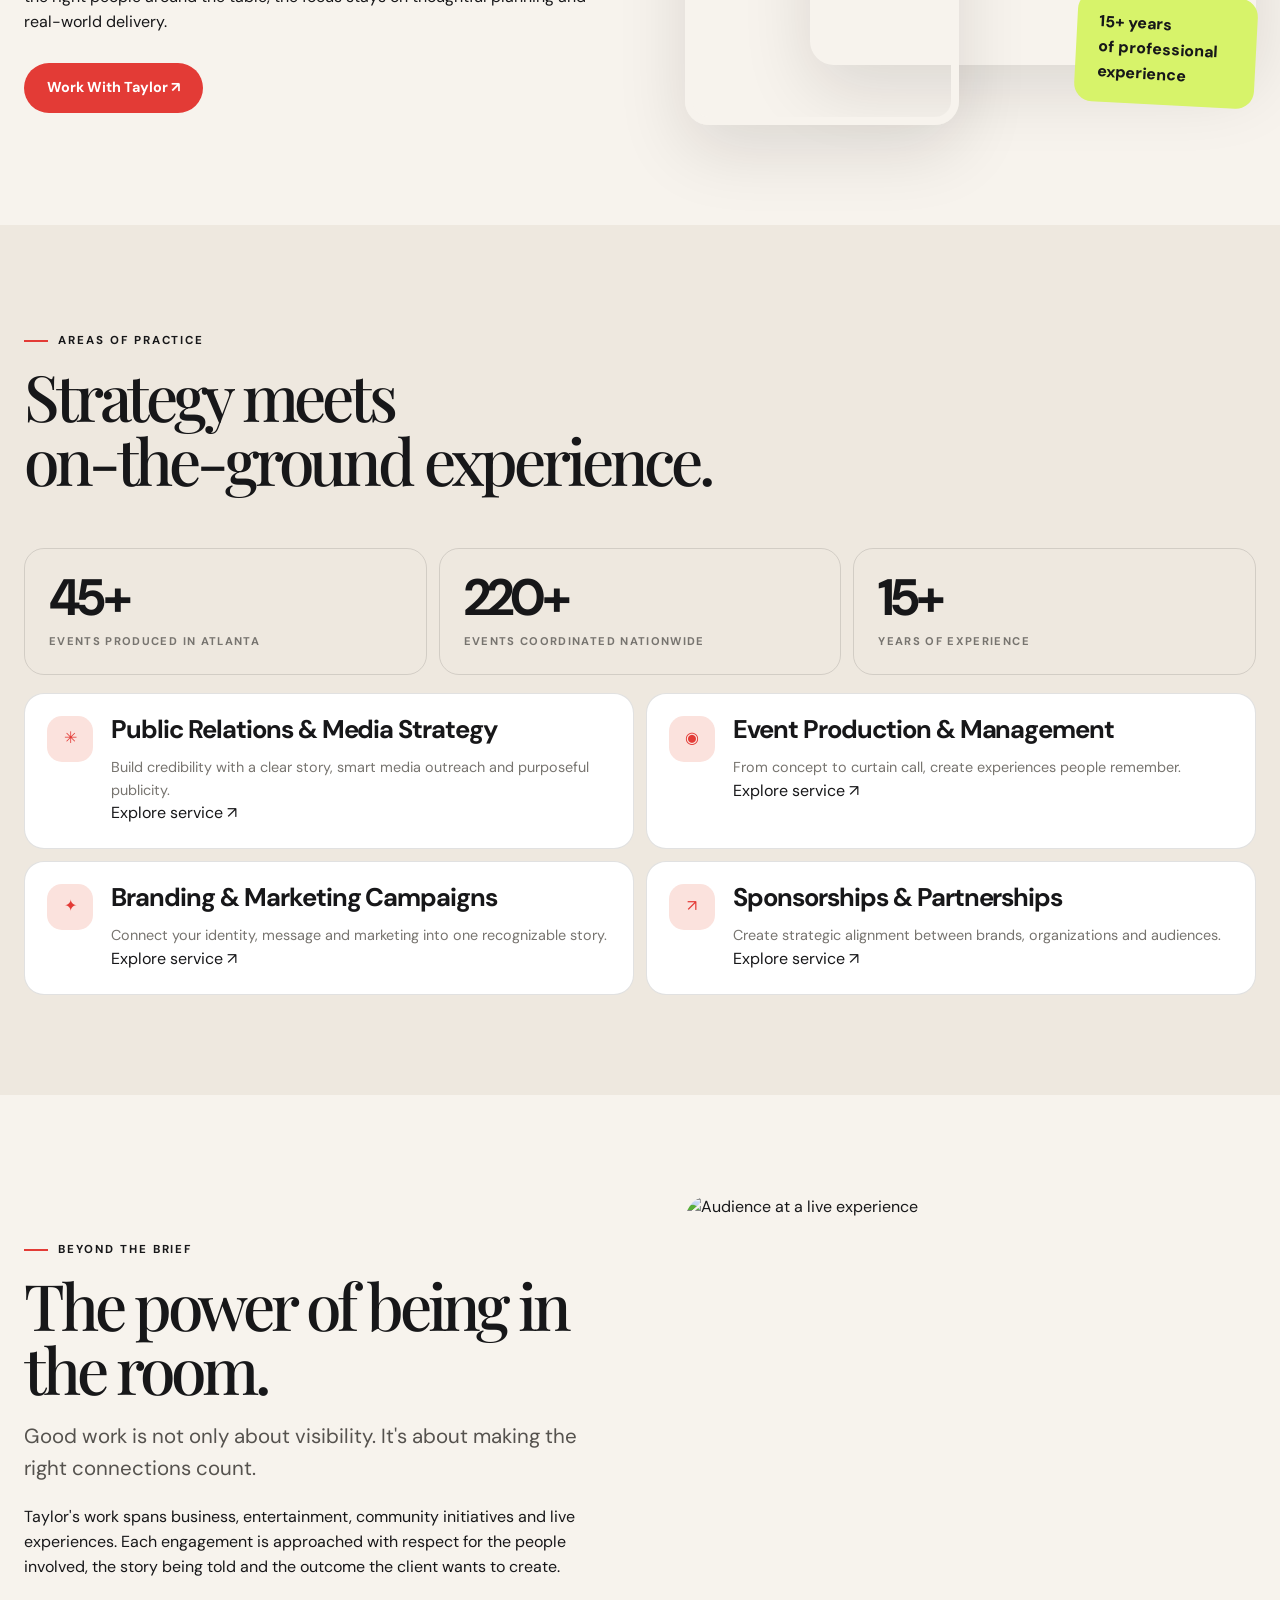
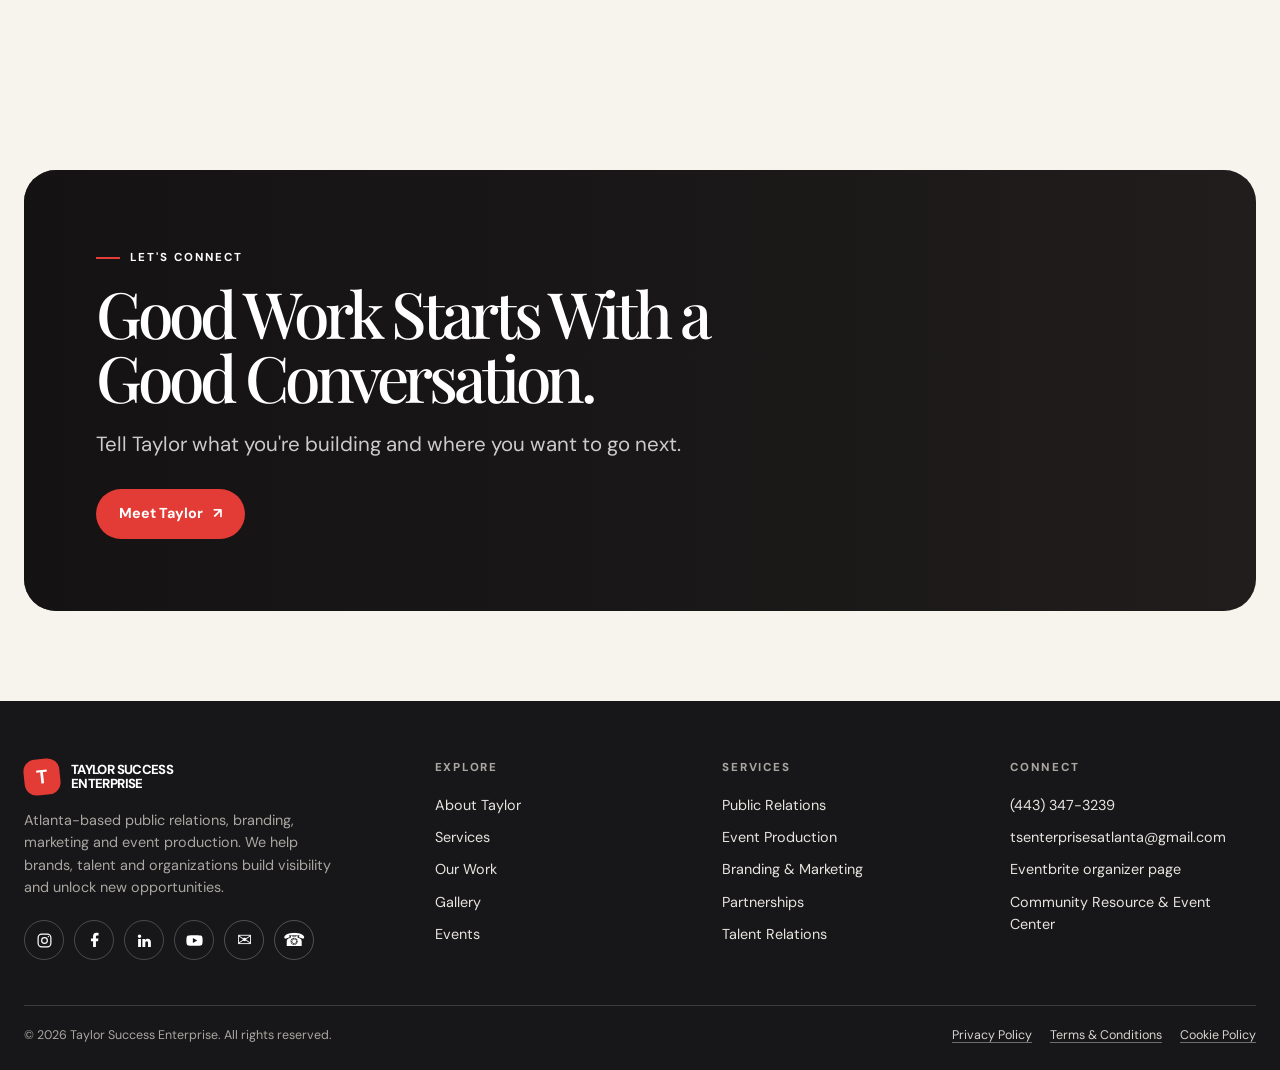
==== commit 1cd19e03: "Add files via upload" ====
--- a/about.html
+++ b/about.html
@@ -4,23 +4,25 @@
 <body><header class="site-header"><div class="container nav-wrap">
 <a aria-label="Taylor Success Enterprise home" class="brand" href="index.html"><span class="brand-mark">T</span><span class="brand-name">TAYLOR SUCCESS<br/>ENTERPRISE</span></a>
 <nav aria-label="Main navigation" class="main-nav">
-<a data-nav="" href="index.html">Home</a><a data-nav="" href="about.html">About</a><a data-nav="" href="services.html">Services</a><a data-nav="" href="work.html">Our Work</a><a data-nav="" href="events.html">Events</a><a data-nav="" href="resource-center.html">Resource Center</a><a data-nav="" href="contact.html">Contact</a>
+<a data-nav="" href="index.html">Home</a><a data-nav="" href="about.html">About</a><a data-nav="" href="services.html">Services</a><a data-nav="" href="work.html">Our Work</a><a data-nav="" href="gallery.html">Gallery</a><a data-nav="" href="events.html">Events</a><a data-nav="" href="resource-center.html">Resource Center</a><a data-nav="" href="contact.html">Contact</a>
 </nav><a class="btn btn-primary nav-cta" href="contact.html">Inquire About a Project</a>
 <button aria-expanded="false" aria-label="Open navigation" class="menu-toggle" type="button"><span aria-hidden="true">☰</span></button></div>
-<nav aria-label="Mobile navigation" class="mobile-nav"><a data-nav="" href="index.html">Home</a><a data-nav="" href="about.html">About</a><a data-nav="" href="services.html">Services</a><a data-nav="" href="work.html">Our Work</a><a data-nav="" href="events.html">Events</a><a data-nav="" href="resource-center.html">Resource Center</a><a data-nav="" href="contact.html">Contact</a><a class="btn btn-primary" href="contact.html">Inquire About a Project</a></nav></header><main>
+<nav aria-label="Mobile navigation" class="mobile-nav"><a data-nav="" href="index.html">Home</a><a data-nav="" href="about.html">About</a><a data-nav="" href="services.html">Services</a><a data-nav="" href="work.html">Our Work</a><a data-nav="" href="gallery.html">Gallery</a><a data-nav="" href="events.html">Events</a><a data-nav="" href="resource-center.html">Resource Center</a><a data-nav="" href="contact.html">Contact</a><a class="btn btn-primary" href="contact.html">Inquire About a Project</a></nav></header><main>
 <section class="page-hero"><div class="container"><span class="eyebrow">About Taylor</span><h1 class="display serif">A connector by nature.<br/><em>A strategist by design.</em></h1><p class="lead">Taylor Frucel is an Atlanta-based publicist, entrepreneur, brand strategist and event producer focused on building visibility, creating meaningful experiences and unlocking opportunity.</p><div class="page-hero-image"><img alt="People connecting at a professional event" data-cms-image="about_image_01" src="https://images.unsplash.com/photo-1521737711867-e3b97375f902?auto=format&amp;fit=crop&amp;w=1000&amp;q=85"/></div></div></section>
 <section class="section"><div class="container split reveal"><div><span class="eyebrow">Founder &amp; principal</span><h2 class="h2 serif">Meet Taylor.</h2><p class="lead">The work sits at the intersection of relationships, storytelling and execution.</p><p>Through Taylor Success Enterprise, Taylor works across public relations, marketing, event production, entertainment and business development. Her approach starts with listening, understanding the audience and defining what success should look like before deciding how to get there.</p><p>Whether the brief calls for a media strategy, a polished event experience or the right people around the table, the focus stays on thoughtful planning and real-world delivery.</p><div class="btn-row"><a class="btn btn-primary" href="contact.html">Work With Taylor ↗︎</a></div></div><div class="photo-stack"><img alt="Professional portrait" class="photo-main" data-cms-image="about_image_02" src="https://images.unsplash.com/photo-1534528741775-53994a69daeb?auto=format&amp;fit=crop&amp;w=1000&amp;q=88"/><img alt="Event production" class="photo-overlap" data-cms-image="about_image_03" src="https://images.unsplash.com/photo-1511795409834-ef04bbd61622?auto=format&amp;fit=crop&amp;w=1000&amp;q=85"/><div class="photo-note">15+ years<br/>of professional experience</div></div></div></section>
 <section class="section" style="background:#eee8df"><div class="container"><div class="section-head reveal"><div><span class="eyebrow">Areas of practice</span><h2 class="h2 serif">Strategy meets<br/>on-the-ground experience.</h2></div></div><div class="about-stat-row"><div class="stat"><strong>45+</strong><span>Events produced in Atlanta</span></div><div class="stat"><strong>220+</strong><span>Events coordinated nationwide</span></div><div class="stat"><strong>15+</strong><span>Years of experience</span></div></div><div class="service-detail-grid" style="margin-top:18px">
 <article class="service-detail reveal"><div class="service-icon">✳</div><div><h3 class="h3">Public Relations &amp; Media Strategy</h3><p>Build credibility with a clear story, smart media outreach and purposeful publicity.</p><a class="read-more" href="services.html?service=pr-media">Explore service ↗︎</a></div></article><article class="service-detail reveal"><div class="service-icon">◉</div><div><h3 class="h3">Event Production &amp; Management</h3><p>From concept to curtain call, create experiences people remember.</p><a class="read-more" href="services.html?service=events">Explore service ↗︎</a></div></article><article class="service-detail reveal"><div class="service-icon">✦</div><div><h3 class="h3">Branding &amp; Marketing Campaigns</h3><p>Connect your identity, message and marketing into one recognizable story.</p><a class="read-more" href="services.html?service=branding">Explore service ↗︎</a></div></article><article class="service-detail reveal"><div class="service-icon">↗︎</div><div><h3 class="h3">Sponsorships &amp; Partnerships</h3><p>Create strategic alignment between brands, organizations and audiences.</p><a class="read-more" href="services.html?service=partnerships">Explore service ↗︎</a></div></article></div></div></section>
 <section class="section"><div class="container split reveal"><div><span class="eyebrow">Beyond the brief</span><h2 class="h2 serif">The power of being in the room.</h2><p class="lead">Good work is not only about visibility. It's about making the right connections count.</p><p>Taylor's work spans business, entertainment, community initiatives and live experiences. Each engagement is approached with respect for the people involved, the story being told and the outcome the client wants to create.</p></div><img alt="Audience at a live experience" data-cms-image="about_image_04" src="https://images.unsplash.com/photo-1506157786151-b8491531f063?auto=format&amp;fit=crop&amp;w=1000&amp;q=85" style="width:100%;height:440px;object-fit:cover;border-radius:26px"/></div></section>
 <section class="cta-section"><div class="container"><div class="cta-panel" data-cms-bg-image="about_people_connecting_at_a_professiona" style="--cta-image:url('https://images.unsplash.com/photo-1521737711867-e3b97375f902?auto=format&amp;fit=crop&amp;w=1000&amp;q=85')"><div class="cta-content"><span class="eyebrow">Let's connect</span><h2 class="h2 serif">Good Work Starts With a Good Conversation.</h2><p class="lead">Tell Taylor what you're building and where you want to go next.</p><div class="btn-row"><a class="btn btn-primary" href="contact.html">Meet Taylor <span aria-hidden="true">↗︎</span></a></div></div></div></div></section></main><footer class="site-footer"><div class="container"><div class="footer-grid">
-<div><a class="brand footer-brand" href="index.html"><span class="brand-mark">T</span><span class="brand-name">TAYLOR SUCCESS<br/>ENTERPRISE</span></a><p class="footer-copy">Atlanta-based public relations, branding, marketing and event production. We help brands, talent and organizations build visibility and unlock new opportunities.</p><div class="socials">
-<a aria-label="Instagram" href="https://www.instagram.com/iamtaylorfrucel/" rel="noopener" target="_blank"><svg aria-hidden="true" viewbox="0 0 24 24"><path d="M7 2h10a5 5 0 0 1 5 5v10a5 5 0 0 1-5 5H7a5 5 0 0 1-5-5V7a5 5 0 0 1 5-5zm0 2.2A2.8 2.8 0 0 0 4.2 7v10A2.8 2.8 0 0 0 7 19.8h10a2.8 2.8 0 0 0 2.8-2.8V7A2.8 2.8 0 0 0 17 4.2H7zm5 3a4.8 4.8 0 1 1 0 9.6 4.8 4.8 0 0 1 0-9.6zm0 2.2a2.6 2.6 0 1 0 0 5.2 2.6 2.6 0 0 0 0-5.2zm5.1-3.6a1.1 1.1 0 1 1 0 2.2 1.1 1.1 0 0 1 0-2.2z"></path></svg></a>
-
-
-
-<a class="contact-icon" aria-label="Email Taylor Success Enterprise" href="mailto:tsenterprisesatlanta@gmail.com" title="Email">✉</a><a class="contact-icon" aria-label="Call Taylor Success Enterprise" href="tel:+14433473239" title="Call">☎</a></div></div>
-<div><div class="footer-title">Explore</div><div class="footer-links"><a href="about.html">About Taylor</a><a href="services.html">Services</a><a href="work.html">Our Work</a><a href="events.html">Events</a></div></div>
+<div><a class="brand footer-brand" href="index.html"><span class="brand-mark">T</span><span class="brand-name">TAYLOR SUCCESS<br/>ENTERPRISE</span></a><p class="footer-copy">Atlanta-based public relations, branding, marketing and event production. We help brands, talent and organizations build visibility and unlock new opportunities.</p><div class="socials" aria-label="Social media and contact links">
+<a aria-label="Instagram" href="https://www.instagram.com/iamtaylorfrucel/?hl=en" rel="noopener" target="_blank"><svg aria-hidden="true" viewBox="0 0 24 24"><rect x="3" y="3" width="18" height="18" rx="5"/><circle cx="12" cy="12" r="4"/><circle cx="17.5" cy="6.5" r="1" fill="currentColor" stroke="none"/></svg></a>
+<a aria-label="Facebook" href="https://www.facebook.com/TaylorFrucelWithDaTea/" rel="noopener" target="_blank"><svg aria-hidden="true" viewBox="0 0 24 24"><path d="M14 21v-8h3l.5-4H14V7c0-1.2.4-2 2-2h1.7V1.4C17 1.2 16 1 14.5 1 11.5 1 10 2.8 10 6v3H7v4h3v8z"/></svg></a>
+<a aria-label="LinkedIn" href="https://www.linkedin.com/in/taylor-stubbs-362bb41ab/" rel="noopener" target="_blank"><svg aria-hidden="true" viewBox="0 0 24 24"><path d="M5 3.5A2.5 2.5 0 1 1 5 8.5a2.5 2.5 0 0 1 0-5zM3 10h4v11H3zM9 10h3.8v1.5h.1c.5-.9 1.7-1.8 3.5-1.8 3.8 0 4.6 2.4 4.6 5.5V21h-4v-5.2c0-1.2 0-2.8-1.8-2.8s-2.1 1.3-2.1 2.7V21H9z"/></svg></a>
+<a aria-label="YouTube" href="https://youtube.com/@taylorstubbs-x5h?si=w_9pmk7punqAI95h" rel="noopener" target="_blank"><svg aria-hidden="true" viewBox="0 0 24 24"><path d="M23 7.2a3 3 0 0 0-2.1-2.1C19 4.6 12 4.6 12 4.6s-7 0-8.9.5A3 3 0 0 0 1 7.2 31 31 0 0 0 .5 12 31 31 0 0 0 1 16.8a3 3 0 0 0 2.1 2.1c1.9.5 8.9.5 8.9.5s7 0 8.9-.5a3 3 0 0 0 2.1-2.1 31 31 0 0 0 .5-4.8 31 31 0 0 0-.5-4.8zM9.7 15.7V8.3l6.2 3.7z"/></svg></a>
+<a class="contact-icon" aria-label="Email Taylor Success Enterprise" href="mailto:tsenterprisesatlanta@gmail.com" title="Email">✉</a>
+<a class="contact-icon" aria-label="Call Taylor Success Enterprise" href="tel:+14433473239" title="Call">☎</a>
+</div></div>
+<div><div class="footer-title">Explore</div><div class="footer-links"><a href="about.html">About Taylor</a><a href="services.html">Services</a><a href="work.html">Our Work</a><a href="gallery.html">Gallery</a><a href="events.html">Events</a></div></div>
 <div><div class="footer-title">Services</div><div class="footer-links"><a href="services.html?service=pr-media">Public Relations</a><a href="services.html?service=events">Event Production</a><a href="services.html?service=branding">Branding &amp; Marketing</a><a href="services.html?service=partnerships">Partnerships</a><a href="services.html?service=talent">Talent Relations</a></div></div>
-<div><div class="footer-title">Connect</div><div class="footer-links"><a href="tel:+14433473239">(443) 347-3239</a><a href="mailto:tsenterprisesatlanta@gmail.com">tsenterprisesatlanta@gmail.com</a><a href="https://www.eventbrite.com/o/taylors-enterprise-28628068455?utm_source=ig&utm_medium=social&utm_content=link_in_bio" rel="noopener" target="_blank">Eventbrite organizer page</a><a href="resource-center.html">Community Resource &amp; Event Center</a></div></div>
+<div><div class="footer-title">Connect</div><div class="footer-links"><a href="tel:+14433473239">(443) 347-3239</a><a href="mailto:tsenterprisesatlanta@gmail.com">tsenterprisesatlanta@gmail.com</a><a href="https://www.eventbrite.com/o/taylor-frucel-iamtaylorfrucel-40862467933" rel="noopener" target="_blank">Eventbrite organizer page</a><a href="resource-center.html">Community Resource &amp; Event Center</a></div></div>
 </div><div class="footer-bottom"><span>© 2026 Taylor Success Enterprise. All rights reserved.</span><span><nav aria-label="Legal" class="legal-links"><a href="privacy.html">Privacy Policy</a><a href="terms.html">Terms &amp; Conditions</a><a href="cookies.html">Cookie Policy</a></nav></span></div></div></footer><script defer="" src="assets/site.js"></script></body></html>
--- a/assets/styles.css
+++ b/assets/styles.css
@@ -1,7 +1,7 @@
 
 @import url('https://fonts.googleapis.com/css2?family=DM+Sans:wght@400;500;600;700&family=Playfair+Display:wght@500;600;700&display=swap');
 :root{--ink:#171719;--paper:#f7f3ed;--white:#fff;--red:#e33b36;--red-dark:#b92325;--gold:#c6a46a;--lime:#d7f36a;--muted:#77746f;--line:rgba(23,23,25,.13);--radius:24px;--shadow:0 24px 70px rgba(21,19,18,.12);--max:1240px}
-*{box-sizing:border-box}html{scroll-behavior:smooth;scroll-padding-top:100px}body{margin:0;background:var(--paper);color:var(--ink);font-family:"DM Sans",sans-serif;line-height:1.55;-webkit-font-smoothing:antialiased}body.modal-open{overflow:hidden}a{color:inherit;text-decoration:none}a:hover,a:focus{text-decoration:none}button,input,select,textarea{font:inherit}button{cursor:pointer}img{display:block;max-width:100%}::selection{background:var(--lime);color:var(--ink)}.container{width:min(calc(100% - 48px),var(--max));margin-inline:auto}.eyebrow{display:inline-flex;align-items:center;gap:10px;font-size:.72rem;letter-spacing:.17em;text-transform:uppercase;font-weight:700}.eyebrow:before{content:"";width:24px;height:2px;background:var(--red)}.serif{font-family:"Playfair Display",Georgia,serif;font-weight:500;letter-spacing:-.045em}.display{font-size:clamp(3.1rem,7.4vw,7.1rem);line-height:.94;letter-spacing:-.075em;margin:18px 0 24px}.h2{font-size:clamp(2.35rem,5vw,4.7rem);line-height:1;letter-spacing:-.065em;margin:14px 0 20px}.h3{font-size:clamp(1.35rem,2vw,2rem);line-height:1.12;letter-spacing:-.04em;margin:0 0 12px}.lead{font-size:clamp(1.05rem,1.6vw,1.28rem);color:#55524e;max-width:720px}.muted{color:var(--muted)}.section{padding:100px 0}.section-tight{padding:66px 0}.section-head{display:flex;justify-content:space-between;align-items:end;gap:30px;margin-bottom:36px}.section-head>div{max-width:760px}.btn{display:inline-flex;align-items:center;justify-content:center;gap:10px;min-height:50px;padding:14px 22px;border:1px solid transparent;border-radius:999px;font-weight:700;font-size:.9rem;line-height:1.2;text-align:center;white-space:normal;transition:transform .25s ease,background .25s ease,color .25s ease,border-color .25s ease;position:relative;text-decoration:none!important}.btn:hover,.btn:focus-visible{transform:translateY(-3px);text-decoration:none!important}.btn-primary{background:var(--red);color:#fff}.btn-primary:hover{background:var(--red-dark);color:#fff}.btn-dark{background:var(--ink);color:#fff}.btn-dark:hover{background:#333;color:#fff}.btn-light{background:var(--white);color:var(--ink)}.btn-outline{border-color:rgba(23,23,25,.28);color:var(--ink);background:transparent}.btn-outline:hover{background:var(--ink);color:#fff}.btn-lime{background:var(--lime);color:var(--ink)}.btn-row{display:flex;gap:12px;flex-wrap:wrap;margin-top:28px}.icon{width:19px;height:19px;display:inline-block;flex:0 0 auto}.site-header{position:sticky;top:0;z-index:100;background:rgba(247,243,237,.92);backdrop-filter:blur(18px);border-bottom:1px solid rgba(23,23,25,.08)}.nav-wrap{height:82px;display:flex;align-items:center;gap:28px}.brand{display:flex;align-items:center;gap:11px;min-width:210px;font-weight:800;letter-spacing:-.04em;line-height:1.05}.brand-mark{width:36px;height:36px;border-radius:12px;background:var(--red);display:grid;place-items:center;color:#fff;font-weight:800;font-size:1.2rem;transform:rotate(-6deg)}.brand-name{max-width:150px;font-size:.82rem}.main-nav{display:flex;align-items:center;justify-content:center;gap:clamp(12px,1.65vw,24px);flex:1;min-width:0}.main-nav a{font-size:.79rem;font-weight:700;white-space:nowrap;position:relative;padding:11px 0}.main-nav a:after{content:"";height:3px;position:absolute;bottom:2px;left:0;width:100%;background:var(--red);border-radius:3px;transform:scaleX(0);transform-origin:left;transition:transform .25s}.main-nav a:hover:after,.main-nav a[aria-current="page"]:after{transform:scaleX(1)}.nav-cta{flex:0 0 auto;min-width:174px;max-width:190px;min-height:46px;padding:12px 18px;line-height:1.15}.menu-toggle{display:none;border:1px solid var(--line);background:var(--white);width:46px;height:46px;border-radius:50%;align-items:center;justify-content:center}.mobile-nav{display:none;padding:0 24px 24px}.mobile-nav a{display:block;padding:13px 0;border-bottom:1px solid var(--line);font-weight:700}.mobile-nav.open{display:block}.hero{position:relative;overflow:hidden;padding:42px 0 70px}.hero-panel{position:relative;isolation:isolate;min-height:630px;border-radius:34px;overflow:hidden;background:#282324;color:#fff;display:flex;align-items:end}.hero-panel:before{content:"";position:absolute;inset:0;z-index:-2;background-image:var(--hero-image);background-size:cover;background-position:center 38%;transform:scale(1.02);animation:heroDrift 18s ease-in-out infinite alternate}.hero-panel:after{content:"";position:absolute;inset:0;z-index:-1;background:linear-gradient(90deg,rgba(17,16,17,.9) 0%,rgba(17,16,17,.72) 42%,rgba(17,16,17,.2) 100%),linear-gradient(0deg,rgba(17,16,17,.45),transparent 55%)}.hero-content{padding:clamp(30px,6vw,78px);max-width:900px}.hero .eyebrow{color:#f7f1e8}.hero h1{max-width:840px}.hero h1 em{font-style:normal;color:var(--lime)}.hero .lead{color:rgba(255,255,255,.82);max-width:650px}.hero-tag{position:absolute;right:30px;top:30px;border:1px solid rgba(255,255,255,.42);border-radius:999px;padding:10px 14px;font-size:.72rem;letter-spacing:.14em;text-transform:uppercase}.hero-bottom{display:flex;justify-content:space-between;align-items:center;gap:20px;margin-top:20px;padding:0 8px}.hero-bottom small{max-width:400px;color:var(--muted)}.stats{display:grid;grid-template-columns:repeat(4,1fr);gap:12px;margin-top:22px}.stat{background:var(--white);border-radius:20px;padding:23px 24px;border:1px solid rgba(23,23,25,.06)}.stat strong{display:block;font-size:clamp(2rem,4vw,3.3rem);letter-spacing:-.07em;line-height:1}.stat span{display:block;margin-top:10px;font-size:.7rem;letter-spacing:.12em;text-transform:uppercase;font-weight:700;color:var(--muted)}.split{display:grid;grid-template-columns:1fr 1fr;gap:clamp(34px,7vw,100px);align-items:center}.photo-stack{position:relative;min-height:500px}.photo-stack img{position:absolute;object-fit:cover;border-radius:var(--radius);box-shadow:var(--shadow)}.photo-main{width:78%;height:440px;right:0;top:0}.photo-overlap{width:48%;height:260px;left:0;bottom:0;border:8px solid var(--paper)}.photo-note{position:absolute;right:0;bottom:20px;background:var(--lime);border-radius:18px;padding:18px 22px;font-weight:800;max-width:180px;transform:rotate(3deg)}.service-grid{display:grid;grid-template-columns:repeat(3,1fr);gap:14px}.service-card{background:var(--white);border:1px solid rgba(23,23,25,.08);border-radius:24px;padding:26px;min-height:260px;display:flex;flex-direction:column;transition:transform .3s,border-color .3s,box-shadow .3s}.service-card:hover{transform:translateY(-6px);border-color:rgba(227,59,54,.45);box-shadow:0 18px 42px rgba(30,20,20,.08)}.service-icon{width:46px;height:46px;border-radius:15px;background:#fbe2dd;color:var(--red);display:grid;place-items:center;margin-bottom:25px}.service-card p{color:var(--muted);font-size:.95rem}.service-card .read-more{margin-top:auto;display:inline-flex;align-items:center;gap:8px;color:var(--red);font-weight:800;font-size:.84rem;padding-top:15px}.work-grid{display:grid;grid-template-columns:repeat(3,1fr);gap:16px}.work-card{position:relative;overflow:hidden;border-radius:24px;min-height:370px;background:#333;color:#fff;isolation:isolate}.work-card img{position:absolute;inset:0;width:100%;height:100%;object-fit:cover;z-index:-2;transition:transform .6s}.work-card:after{content:"";position:absolute;inset:0;z-index:-1;background:linear-gradient(0deg,rgba(13,12,13,.85),rgba(13,12,13,.05) 78%)}.work-card:hover img{transform:scale(1.06)}.work-card-content{position:absolute;bottom:0;left:0;right:0;padding:26px}.work-card .tag,.event-card .tag{display:inline-flex;border-radius:999px;padding:7px 10px;background:var(--lime);color:var(--ink);font-size:.65rem;font-weight:800;text-transform:uppercase;letter-spacing:.1em}.work-card h3{font-size:1.8rem;margin:12px 0 8px}.work-card p{margin:0;color:rgba(255,255,255,.8);font-size:.9rem}.arrow-circle{width:42px;height:42px;border-radius:50%;display:grid;place-items:center;background:var(--white);color:var(--ink);position:absolute;right:22px;top:22px;transition:transform .25s}.work-card:hover .arrow-circle{transform:rotate(45deg)}.brand-band{background:var(--ink);color:#fff;overflow:hidden;padding:54px 0 58px}.brand-band .lead{color:rgba(255,255,255,.62)}.brand-marquee{overflow:hidden;position:relative;margin-top:34px}.brand-track{display:flex;align-items:center;gap:22px;width:max-content;animation:marquee 32s linear infinite}.brand-marquee:hover .brand-track{animation-play-state:paused}.brand-pill{height:86px;min-width:170px;padding:18px 25px;border:1px solid rgba(255,255,255,.16);border-radius:18px;display:flex;align-items:center;justify-content:center;gap:12px;background:rgba(255,255,255,.045)}.brand-pill img{max-width:100px;max-height:30px;filter:grayscale(1) brightness(0) invert(1);opacity:.9}.brand-pill span{font-size:1.1rem;font-weight:800;letter-spacing:-.05em;white-space:nowrap}.brand-pill small{display:block;font-size:.55rem;letter-spacing:.14em;text-transform:uppercase;color:#bdb9b2}.event-grid{display:grid;grid-template-columns:repeat(3,1fr);gap:16px}.event-card{background:var(--white);border-radius:24px;overflow:hidden;border:1px solid rgba(23,23,25,.08);transition:transform .3s}.event-card:hover{transform:translateY(-5px)}.event-image{height:240px;position:relative;background:#d7d0c7;overflow:hidden}.event-image img{width:100%;height:100%;object-fit:cover;transition:transform .5s}.event-card:hover .event-image img{transform:scale(1.05)}.event-image .tag{position:absolute;left:16px;top:16px}.event-content{padding:23px}.event-meta{display:flex;gap:8px;flex-wrap:wrap;color:var(--muted);font-size:.78rem;margin:12px 0 18px}.event-content .btn{width:100%}.filters{display:flex;gap:8px;flex-wrap:wrap;margin:24px 0 32px}.filter-btn{border:1px solid var(--line);border-radius:999px;padding:10px 15px;background:transparent;font-size:.82rem;font-weight:700}.filter-btn.active,.filter-btn:hover{background:var(--ink);color:#fff;border-color:var(--ink)}.resource-panel{background:#1b2423;color:#fff;border-radius:32px;overflow:hidden;display:grid;grid-template-columns:1fr 1fr}.resource-copy{padding:clamp(30px,5vw,65px)}.resource-copy .lead{color:rgba(255,255,255,.72)}.resource-photos{display:grid;grid-template-columns:1fr 1fr;grid-template-rows:1fr 1fr;gap:8px;padding:12px;min-height:480px}.resource-photos img{width:100%;height:100%;object-fit:cover;border-radius:18px;min-height:0}.resource-photos img:first-child{grid-row:span 2}.pillars{display:grid;grid-template-columns:repeat(3,1fr);gap:12px;margin-top:24px}.pillar{background:rgba(255,255,255,.08);border:1px solid rgba(255,255,255,.12);padding:18px;border-radius:18px}.pillar strong{display:block;margin-bottom:7px}.pillar span{font-size:.85rem;color:rgba(255,255,255,.65)}.funding-banner{display:flex;align-items:center;justify-content:space-between;gap:25px;background:var(--red);color:#fff;padding:30px 34px;border-radius:24px;margin-top:24px}.funding-banner strong{font-size:clamp(2.2rem,4vw,3.7rem);letter-spacing:-.07em}.cta-section{padding:35px 0 90px}.cta-panel{position:relative;isolation:isolate;overflow:hidden;border-radius:32px;min-height:360px;color:#fff;display:flex;align-items:center;background:#252121}.cta-panel:before{content:"";position:absolute;inset:0;z-index:-2;background-image:var(--cta-image);background-size:cover;background-position:center;transition:transform 1s}.cta-panel:hover:before{transform:scale(1.025)}.cta-panel:after{content:"";position:absolute;inset:0;z-index:-1;background:linear-gradient(90deg,rgba(18,16,17,.86),rgba(18,16,17,.55) 60%,rgba(18,16,17,.24))}.cta-content{padding:clamp(30px,6vw,72px);max-width:820px}.cta-content .lead{color:rgba(255,255,255,.78)}.site-footer{background:#171719;color:#fff;padding:58px 0 24px}.footer-grid{display:grid;grid-template-columns:1.5fr 1fr 1fr 1fr;gap:42px;padding-bottom:45px}.footer-brand{color:#fff}.footer-copy{max-width:320px;color:#aaa6a1;font-size:.9rem}.footer-title{font-size:.72rem;letter-spacing:.15em;text-transform:uppercase;color:#aaa6a1;font-weight:800;margin-bottom:17px}.footer-links{display:grid;gap:10px;color:#e8e4df;font-size:.9rem}.footer-links a:hover{color:var(--lime)}.socials{display:flex;gap:9px;margin-top:22px}.socials a{width:40px;height:40px;border:1px solid rgba(255,255,255,.25);border-radius:50%;display:grid;place-items:center;transition:background .2s}.socials a:hover{background:var(--red)}.socials svg{width:17px;height:17px;fill:currentColor}.footer-bottom{border-top:1px solid rgba(255,255,255,.16);padding-top:20px;display:flex;justify-content:space-between;gap:20px;flex-wrap:wrap;color:#aaa6a1;font-size:.78rem}.page-hero{padding:74px 0 52px}.page-hero .display{max-width:980px}.page-hero .lead{max-width:760px}.page-hero-image{height:clamp(280px,43vw,540px);border-radius:30px;overflow:hidden;margin-top:36px;position:relative}.page-hero-image img{width:100%;height:100%;object-fit:cover}.page-hero-image:after{content:"";position:absolute;inset:0;background:linear-gradient(0deg,rgba(0,0,0,.35),transparent 65%)}.about-stat-row{display:grid;grid-template-columns:repeat(3,1fr);gap:12px}.about-stat-row .stat{background:transparent;border:1px solid var(--line)}.service-category{margin:44px 0}.service-category h2{padding-bottom:17px;border-bottom:1px solid var(--line)}.service-detail-grid{display:grid;grid-template-columns:repeat(2,1fr);gap:12px}.service-detail{display:flex;gap:18px;background:#fff;border:1px solid var(--line);border-radius:20px;padding:22px}.service-detail .service-icon{flex:0 0 46px;margin:0}.service-detail p{color:var(--muted);margin:7px 0 0;font-size:.9rem}.modal-backdrop{position:fixed;inset:0;z-index:300;background:rgba(14,13,14,.68);backdrop-filter:blur(10px);display:none;align-items:center;justify-content:center;padding:20px}.modal-backdrop.open{display:flex;animation:fadeIn .2s ease}.service-modal{position:relative;width:min(980px,100%);max-height:min(88vh,900px);overflow:auto;background:var(--paper);border-radius:30px;box-shadow:0 30px 120px rgba(0,0,0,.35);transform:scale(.96);animation:modalIn .28s cubic-bezier(.2,.8,.2,1) forwards}.modal-close{position:sticky;top:16px;float:right;margin:16px 16px 0 0;z-index:2;width:42px;height:42px;border:0;border-radius:50%;background:var(--white);font-size:1.5rem;box-shadow:0 5px 20px rgba(0,0,0,.1)}.modal-inner{padding:32px clamp(24px,5vw,54px) 44px}.modal-top{display:flex;gap:18px;align-items:center;padding-right:35px}.modal-top .service-icon{flex:0 0 52px;width:52px;height:52px}.modal-copy{font-size:1.05rem;max-width:780px;color:#57534e}.modal-gallery{display:grid;grid-template-columns:repeat(3,1fr);gap:10px;margin-top:26px}.modal-gallery img{height:190px;width:100%;object-fit:cover;border-radius:17px}.modal-gallery .gallery-controls{grid-column:1/-1;display:flex;justify-content:space-between;align-items:center}.gallery-controls button{border:1px solid var(--line);border-radius:999px;background:#fff;padding:9px 14px}.modal-open .service-modal{animation:modalIn .25s ease forwards}.contact-layout{display:grid;grid-template-columns:.8fr 1.2fr;gap:50px;align-items:start}.contact-card{background:#fff;border-radius:24px;padding:28px;border:1px solid var(--line);margin-bottom:12px}.contact-card strong{display:block;margin-bottom:7px}.contact-form{background:#fff;border-radius:28px;padding:clamp(24px,4vw,42px);border:1px solid var(--line)}.form-grid{display:grid;grid-template-columns:1fr 1fr;gap:17px}.field{display:flex;flex-direction:column;gap:8px}.field.full{grid-column:1/-1}.field label{font-size:.77rem;font-weight:800;letter-spacing:.04em}.field input,.field select,.field textarea{width:100%;border:1px solid #ddd7cf;border-radius:12px;padding:13px 14px;background:#fcfaf7;color:var(--ink);outline:none}.field input:focus,.field select:focus,.field textarea:focus{border-color:var(--red);box-shadow:0 0 0 3px rgba(227,59,54,.12)}.field textarea{min-height:130px;resize:vertical}.form-note{font-size:.76rem;color:var(--muted);margin:15px 0}.form-status{font-size:.9rem;margin-top:12px}.check-row{display:flex;gap:10px;align-items:flex-start;font-size:.8rem;color:var(--muted)}.check-row input{margin-top:4px}.revenue-grid{display:grid;grid-template-columns:repeat(3,1fr);gap:12px}.revenue-card{background:#fff;border-radius:22px;padding:25px;border:1px solid var(--line)}.revenue-card strong{font-size:2.4rem;letter-spacing:-.07em;display:block}.revenue-card small{color:var(--muted)}.quote{font-family:"Playfair Display",Georgia,serif;font-size:clamp(1.6rem,3vw,2.7rem);line-height:1.2;letter-spacing:-.04em}.marquee-text{background:var(--lime);overflow:hidden;padding:17px 0;white-space:nowrap}.marquee-text span{display:inline-block;font-size:.78rem;font-weight:800;text-transform:uppercase;letter-spacing:.16em;animation:marquee 24s linear infinite}.reveal{opacity:0;transform:translateY(22px);transition:opacity .65s ease,transform .65s ease}.reveal.is-visible{opacity:1;transform:translateY(0)}.notice{font-size:.8rem;color:var(--muted);padding:12px 15px;border-left:3px solid var(--gold);background:rgba(198,164,106,.1);border-radius:0 12px 12px 0}.empty-state{padding:40px;border:1px dashed var(--line);border-radius:20px;text-align:center;color:var(--muted)}.hidden{display:none!important}
+*{box-sizing:border-box}html{scroll-behavior:smooth;scroll-padding-top:100px}body{margin:0;background:var(--paper);color:var(--ink);font-family:"DM Sans",sans-serif;line-height:1.55;-webkit-font-smoothing:antialiased}body.modal-open{overflow:hidden}a{color:inherit;text-decoration:none}a:hover,a:focus{text-decoration:none}button,input,select,textarea{font:inherit}button{cursor:pointer}img{display:block;max-width:100%}::selection{background:var(--lime);color:var(--ink)}.container{width:min(calc(100% - 48px),var(--max));margin-inline:auto}.eyebrow{display:inline-flex;align-items:center;gap:10px;font-size:.72rem;letter-spacing:.17em;text-transform:uppercase;font-weight:700}.eyebrow:before{content:"";width:24px;height:2px;background:var(--red)}.serif{font-family:"Playfair Display",Georgia,serif;font-weight:500;letter-spacing:-.045em}.display{font-size:clamp(3.1rem,7.4vw,7.1rem);line-height:.94;letter-spacing:-.075em;margin:18px 0 24px}.h2{font-size:clamp(2.35rem,5vw,4.7rem);line-height:1;letter-spacing:-.065em;margin:14px 0 20px}.h3{font-size:clamp(1.35rem,2vw,2rem);line-height:1.12;letter-spacing:-.04em;margin:0 0 12px}.lead{font-size:clamp(1.05rem,1.6vw,1.28rem);color:#55524e;max-width:720px}.muted{color:var(--muted)}.section{padding:100px 0}.section-tight{padding:66px 0}.section-head{display:flex;justify-content:space-between;align-items:end;gap:30px;margin-bottom:36px}.section-head>div{max-width:760px}.btn{display:inline-flex;align-items:center;justify-content:center;gap:10px;min-height:50px;padding:14px 22px;border:1px solid transparent;border-radius:999px;font-weight:700;font-size:.9rem;line-height:1.2;text-align:center;white-space:normal;transition:transform .25s ease,background .25s ease,color .25s ease,border-color .25s ease;position:relative;text-decoration:none!important}.btn:hover,.btn:focus-visible{transform:translateY(-3px);text-decoration:none!important}.btn-primary{background:var(--red);color:#fff}.btn-primary:hover{background:var(--red-dark);color:#fff}.btn-dark{background:var(--ink);color:#fff}.btn-dark:hover{background:#333;color:#fff}.btn-light{background:var(--white);color:var(--ink)}.btn-outline{border-color:rgba(23,23,25,.28);color:var(--ink);background:transparent}.btn-outline:hover{background:var(--ink);color:#fff}.btn-lime{background:var(--lime);color:var(--ink)}.btn-row{display:flex;gap:12px;flex-wrap:wrap;margin-top:28px}.icon{width:19px;height:19px;display:inline-block;flex:0 0 auto}.site-header{position:sticky;top:0;z-index:100;background:rgba(247,243,237,.92);backdrop-filter:blur(18px);border-bottom:1px solid rgba(23,23,25,.08)}.nav-wrap{height:82px;display:flex;align-items:center;gap:28px}.brand{display:flex;align-items:center;gap:11px;min-width:210px;font-weight:800;letter-spacing:-.04em;line-height:1.05}.brand-mark{width:36px;height:36px;border-radius:12px;background:var(--red);display:grid;place-items:center;color:#fff;font-weight:800;font-size:1.2rem;transform:rotate(-6deg)}.brand-name{max-width:150px;font-size:.82rem}.main-nav{display:flex;align-items:center;justify-content:center;gap:clamp(12px,1.65vw,24px);flex:1;min-width:0}.main-nav a{font-size:.79rem;font-weight:700;white-space:nowrap;position:relative;padding:11px 0}.main-nav a:after{content:"";height:3px;position:absolute;bottom:2px;left:0;width:100%;background:var(--red);border-radius:3px;transform:scaleX(0);transform-origin:left;transition:transform .25s}.main-nav a:hover:after,.main-nav a[aria-current="page"]:after{transform:scaleX(1)}.nav-cta{flex:0 0 auto;min-width:174px;max-width:190px;min-height:46px;padding:12px 18px;line-height:1.15}.menu-toggle{display:none;border:1px solid var(--line);background:var(--white);width:46px;height:46px;border-radius:50%;align-items:center;justify-content:center}.mobile-nav{display:none;padding:0 24px 24px}.mobile-nav a{display:block;padding:13px 0;border-bottom:1px solid var(--line);font-weight:700}.mobile-nav.open{display:block}.hero{position:relative;overflow:hidden;padding:42px 0 70px}.hero-panel{position:relative;isolation:isolate;min-height:630px;border-radius:34px;overflow:hidden;background:#282324;color:#fff;display:flex;align-items:end}.hero-panel:before{content:"";position:absolute;inset:0;z-index:-2;background-image:var(--hero-image);background-size:cover;background-position:center 38%;transform:scale(1.02);animation:heroDrift 18s ease-in-out infinite alternate}.hero-panel:after{content:"";position:absolute;inset:0;z-index:-1;background:linear-gradient(90deg,rgba(17,16,17,.9) 0%,rgba(17,16,17,.72) 42%,rgba(17,16,17,.2) 100%),linear-gradient(0deg,rgba(17,16,17,.45),transparent 55%)}.hero-content{padding:clamp(30px,6vw,78px);max-width:900px}.hero .eyebrow{color:#f7f1e8}.hero h1{max-width:840px}.hero h1 em{font-style:normal;color:var(--lime)}.hero .lead{color:rgba(255,255,255,.82);max-width:650px}.hero-tag{position:absolute;right:30px;top:30px;border:1px solid rgba(255,255,255,.42);border-radius:999px;padding:10px 14px;font-size:.72rem;letter-spacing:.14em;text-transform:uppercase}.hero-bottom{display:flex;justify-content:space-between;align-items:center;gap:20px;margin-top:20px;padding:0 8px}.hero-bottom small{max-width:400px;color:var(--muted)}.stats{display:grid;grid-template-columns:repeat(4,1fr);gap:12px;margin-top:22px}.stat{background:var(--white);border-radius:20px;padding:23px 24px;border:1px solid rgba(23,23,25,.06)}.stat strong{display:block;font-size:clamp(2rem,4vw,3.3rem);letter-spacing:-.07em;line-height:1}.stat span{display:block;margin-top:10px;font-size:.7rem;letter-spacing:.12em;text-transform:uppercase;font-weight:700;color:var(--muted)}.split{display:grid;grid-template-columns:1fr 1fr;gap:clamp(34px,7vw,100px);align-items:center}.photo-stack{position:relative;min-height:500px}.photo-stack img{position:absolute;object-fit:cover;border-radius:var(--radius);box-shadow:var(--shadow)}.photo-main{width:78%;height:440px;right:0;top:0}.photo-overlap{width:48%;height:260px;left:0;bottom:0;border:8px solid var(--paper)}.photo-note{position:absolute;right:0;bottom:20px;background:var(--lime);border-radius:18px;padding:18px 22px;font-weight:800;max-width:180px;transform:rotate(3deg)}.service-grid{display:grid;grid-template-columns:repeat(3,1fr);gap:14px}.service-card{background:var(--white);border:1px solid rgba(23,23,25,.08);border-radius:24px;padding:26px;min-height:260px;display:flex;flex-direction:column;transition:transform .3s,border-color .3s,box-shadow .3s}.service-card:hover{transform:translateY(-6px);border-color:rgba(227,59,54,.45);box-shadow:0 18px 42px rgba(30,20,20,.08)}.service-icon{width:46px;height:46px;border-radius:15px;background:#fbe2dd;color:var(--red);display:grid;place-items:center;margin-bottom:25px}.service-card p{color:var(--muted);font-size:.95rem}.service-card .read-more{margin-top:auto;display:inline-flex;align-items:center;gap:8px;color:var(--red);font-weight:800;font-size:.84rem;padding-top:15px}.work-grid{display:grid;grid-template-columns:repeat(3,1fr);gap:16px}.work-card{position:relative;overflow:hidden;border-radius:24px;min-height:370px;background:#333;color:#fff;isolation:isolate}.work-card img{position:absolute;inset:0;width:100%;height:100%;object-fit:cover;z-index:-2;transition:transform .6s}.work-card:after{content:"";position:absolute;inset:0;z-index:-1;background:linear-gradient(0deg,rgba(13,12,13,.85),rgba(13,12,13,.05) 78%)}.work-card:hover img{transform:scale(1.06)}.work-card-content{position:absolute;bottom:0;left:0;right:0;padding:26px}.work-card .tag,.event-card .tag{display:inline-flex;border-radius:999px;padding:7px 10px;background:var(--lime);color:var(--ink);font-size:.65rem;font-weight:800;text-transform:uppercase;letter-spacing:.1em}.work-card h3{font-size:1.8rem;margin:12px 0 8px}.work-card p{margin:0;color:rgba(255,255,255,.8);font-size:.9rem}.arrow-circle{width:42px;height:42px;border-radius:50%;display:grid;place-items:center;background:var(--white);color:var(--ink);position:absolute;right:22px;top:22px;transition:transform .25s}.work-card:hover .arrow-circle{transform:rotate(45deg)}.brand-band{background:var(--ink);color:#fff;overflow:hidden;padding:54px 0 58px}.brand-band .lead{color:rgba(255,255,255,.62)}.brand-marquee{overflow:hidden;position:relative;margin-top:34px}.brand-track{display:flex;align-items:center;gap:22px;width:max-content;animation:marquee 32s linear infinite}.brand-marquee:hover .brand-track{animation-play-state:paused}.brand-pill{height:86px;min-width:170px;padding:18px 25px;border:1px solid rgba(255,255,255,.16);border-radius:18px;display:flex;align-items:center;justify-content:center;gap:12px;background:rgba(255,255,255,.045)}.brand-pill img{max-width:100px;max-height:30px;filter:grayscale(1) brightness(0) invert(1);opacity:.9}.brand-pill span{font-size:1.1rem;font-weight:800;letter-spacing:-.05em;white-space:nowrap}.brand-pill small{display:block;font-size:.55rem;letter-spacing:.14em;text-transform:uppercase;color:#bdb9b2}.event-grid{display:grid;grid-template-columns:repeat(3,1fr);gap:16px}.event-card{background:var(--white);border-radius:24px;overflow:hidden;border:1px solid rgba(23,23,25,.08);transition:transform .3s}.event-card:hover{transform:translateY(-5px)}.event-image{height:240px;position:relative;background:#d7d0c7;overflow:hidden}.event-image img{width:100%;height:100%;object-fit:cover;transition:transform .5s}.event-card:hover .event-image img{transform:scale(1.05)}.event-image .tag{position:absolute;left:16px;top:16px}.event-content{padding:23px}.event-meta{display:flex;gap:8px;flex-wrap:wrap;color:var(--muted);font-size:.78rem;margin:12px 0 18px}.event-content .btn{width:100%}.filters{display:flex;gap:8px;flex-wrap:wrap;margin:24px 0 32px}.filter-btn{border:1px solid var(--line);border-radius:999px;padding:10px 15px;background:transparent;font-size:.82rem;font-weight:700}.filter-btn.active,.filter-btn:hover{background:var(--ink);color:#fff;border-color:var(--ink)}.resource-panel{background:#1b2423;color:#fff;border-radius:32px;overflow:hidden;display:grid;grid-template-columns:1fr 1fr}.resource-copy{padding:clamp(30px,5vw,65px)}.resource-copy .lead{color:rgba(255,255,255,.72)}.resource-photos{display:grid;grid-template-columns:1fr 1fr;grid-template-rows:1fr 1fr;gap:8px;padding:12px;min-height:480px}.resource-photos img{width:100%;height:100%;object-fit:cover;border-radius:18px;min-height:0}.resource-photos img:first-child{grid-row:span 2}.pillars{display:grid;grid-template-columns:repeat(3,1fr);gap:12px;margin-top:24px}.pillar{background:rgba(255,255,255,.08);border:1px solid rgba(255,255,255,.12);padding:18px;border-radius:18px}.pillar strong{display:block;margin-bottom:7px}.pillar span{font-size:.85rem;color:rgba(255,255,255,.65)}.funding-banner{display:flex;align-items:center;justify-content:space-between;gap:25px;background:var(--red);color:#fff;padding:30px 34px;border-radius:24px;margin-top:24px}.funding-banner strong{font-size:clamp(2.2rem,4vw,3.7rem);letter-spacing:-.07em}.cta-section{padding:35px 0 90px}.cta-panel{position:relative;isolation:isolate;overflow:hidden;border-radius:32px;min-height:360px;color:#fff;display:flex;align-items:center;background:#252121}.cta-panel:before{content:"";position:absolute;inset:0;z-index:-2;background-image:var(--cta-image);background-size:cover;background-position:center;transition:transform 1s}.cta-panel:hover:before{transform:scale(1.025)}.cta-panel:after{content:"";position:absolute;inset:0;z-index:-1;background:linear-gradient(90deg,rgba(18,16,17,.86),rgba(18,16,17,.55) 60%,rgba(18,16,17,.24))}.cta-content{padding:clamp(30px,6vw,72px);max-width:820px}.cta-content .lead{color:rgba(255,255,255,.78)}.site-footer{background:#171719;color:#fff;padding:58px 0 24px}.footer-grid{display:grid;grid-template-columns:1.5fr 1fr 1fr 1fr;gap:42px;padding-bottom:45px}.footer-brand{color:#fff}.footer-copy{max-width:320px;color:#aaa6a1;font-size:.9rem}.footer-title{font-size:.72rem;letter-spacing:.15em;text-transform:uppercase;color:#aaa6a1;font-weight:800;margin-bottom:17px}.footer-links{display:grid;gap:10px;color:#e8e4df;font-size:.9rem}.footer-links a:hover{color:var(--lime)}.socials{display:flex;gap:9px;margin-top:22px}.socials a{width:40px;height:40px;border:1px solid rgba(255,255,255,.25);border-radius:50%;display:grid;place-items:center;transition:background .2s}.socials a:hover{background:var(--red)}.socials svg{width:17px;height:17px;fill:currentColor}.footer-bottom{border-top:1px solid rgba(255,255,255,.16);padding-top:20px;display:flex;justify-content:space-between;gap:20px;flex-wrap:wrap;color:#aaa6a1;font-size:.78rem}.page-hero{padding:74px 0 52px}.page-hero .display{max-width:980px}.page-hero .lead{max-width:760px}.page-hero-image{height:clamp(280px,43vw,540px);border-radius:30px;overflow:hidden;margin-top:36px;position:relative}.page-hero-image img{width:100%;height:100%;object-fit:cover}.page-hero-image:after{content:"";position:absolute;inset:0;background:linear-gradient(0deg,rgba(0,0,0,.35),transparent 65%)}.about-stat-row{display:grid;grid-template-columns:repeat(3,1fr);gap:12px}.about-stat-row .stat{background:transparent;border:1px solid var(--line)}.service-category{margin:44px 0}.service-category h2{padding-bottom:17px;border-bottom:1px solid var(--line)}.service-detail-grid{display:grid;grid-template-columns:repeat(2,1fr);gap:12px}.service-detail{display:flex;gap:18px;background:#fff;border:1px solid var(--line);border-radius:20px;padding:22px}.service-detail .service-icon{flex:0 0 46px;margin:0}.service-detail p{color:var(--muted);margin:7px 0 0;font-size:.9rem}.modal-backdrop{position:fixed;inset:0;z-index:300;background:rgba(14,13,14,.68);backdrop-filter:blur(10px);display:none;align-items:center;justify-content:center;padding:20px}.modal-backdrop.open{display:flex;animation:fadeIn .2s ease}.service-modal{position:relative;width:min(980px,100%);max-height:min(88vh,900px);overflow:auto;background:var(--paper);border-radius:30px;box-shadow:0 30px 120px rgba(0,0,0,.35);transform:scale(.96);animation:modalIn .28s cubic-bezier(.2,.8,.2,1) forwards}.modal-close{position:sticky;top:16px;float:right;margin:16px 16px 0 0;z-index:2;width:42px;height:42px;border:0;border-radius:50%;background:var(--white);font-size:1.5rem;box-shadow:0 5px 20px rgba(0,0,0,.1)}.modal-inner{padding:32px clamp(24px,5vw,54px) 44px}.modal-top{display:flex;gap:18px;align-items:center;padding-right:35px}.modal-top .service-icon{flex:0 0 52px;width:52px;height:52px}.modal-copy{font-size:1.05rem;max-width:780px;color:#57534e}.modal-gallery{display:grid;grid-template-columns:repeat(3,1fr);gap:10px;margin-top:26px}.modal-gallery img{height:190px;width:100%;object-fit:cover;border-radius:17px}.modal-gallery .gallery-controls{grid-column:1/-1;display:flex;justify-content:space-between;align-items:center}.gallery-controls button:not(.media-tile){border:1px solid var(--line);border-radius:999px;background:#fff;padding:9px 14px}.modal-open .service-modal{animation:modalIn .25s ease forwards}.contact-layout{display:grid;grid-template-columns:.8fr 1.2fr;gap:50px;align-items:start}.contact-card{background:#fff;border-radius:24px;padding:28px;border:1px solid var(--line);margin-bottom:12px}.contact-card strong{display:block;margin-bottom:7px}.contact-form{background:#fff;border-radius:28px;padding:clamp(24px,4vw,42px);border:1px solid var(--line)}.form-grid{display:grid;grid-template-columns:1fr 1fr;gap:17px}.field{display:flex;flex-direction:column;gap:8px}.field.full{grid-column:1/-1}.field label{font-size:.77rem;font-weight:800;letter-spacing:.04em}.field input,.field select,.field textarea{width:100%;border:1px solid #ddd7cf;border-radius:12px;padding:13px 14px;background:#fcfaf7;color:var(--ink);outline:none}.field input:focus,.field select:focus,.field textarea:focus{border-color:var(--red);box-shadow:0 0 0 3px rgba(227,59,54,.12)}.field textarea{min-height:130px;resize:vertical}.form-note{font-size:.76rem;color:var(--muted);margin:15px 0}.form-status{font-size:.9rem;margin-top:12px}.check-row{display:flex;gap:10px;align-items:flex-start;font-size:.8rem;color:var(--muted)}.check-row input{margin-top:4px}.revenue-grid{display:grid;grid-template-columns:repeat(3,1fr);gap:12px}.revenue-card{background:#fff;border-radius:22px;padding:25px;border:1px solid var(--line)}.revenue-card strong{font-size:2.4rem;letter-spacing:-.07em;display:block}.revenue-card small{color:var(--muted)}.quote{font-family:"Playfair Display",Georgia,serif;font-size:clamp(1.6rem,3vw,2.7rem);line-height:1.2;letter-spacing:-.04em}.marquee-text{background:var(--lime);overflow:hidden;padding:17px 0;white-space:nowrap}.marquee-text span{display:inline-block;font-size:.78rem;font-weight:800;text-transform:uppercase;letter-spacing:.16em;animation:marquee 24s linear infinite}.reveal{opacity:0;transform:translateY(22px);transition:opacity .65s ease,transform .65s ease}.reveal.is-visible{opacity:1;transform:translateY(0)}.notice{font-size:.8rem;color:var(--muted);padding:12px 15px;border-left:3px solid var(--gold);background:rgba(198,164,106,.1);border-radius:0 12px 12px 0}.empty-state{padding:40px;border:1px dashed var(--line);border-radius:20px;text-align:center;color:var(--muted)}.hidden{display:none!important}
 @keyframes marquee{from{transform:translateX(0)}to{transform:translateX(-50%)}}@keyframes heroDrift{from{transform:scale(1.02) translateX(0)}to{transform:scale(1.08) translateX(-1.2%)}}@keyframes fadeIn{from{opacity:0}to{opacity:1}}@keyframes modalIn{to{transform:scale(1)}}@media(prefers-reduced-motion:reduce){*,*:before,*:after{scroll-behavior:auto!important;animation-duration:.01ms!important;animation-iteration-count:1!important;transition-duration:.01ms!important}.reveal{opacity:1;transform:none}}
 @media(max-width:1120px){.nav-wrap{gap:16px}.brand{min-width:165px}.brand-name{font-size:.75rem}.main-nav{gap:12px}.main-nav a{font-size:.73rem}.nav-cta{min-width:150px;font-size:.78rem;padding:11px 14px}.service-grid,.event-grid,.work-grid{grid-template-columns:repeat(2,1fr)}.footer-grid{grid-template-columns:1.3fr 1fr 1fr}.footer-grid>div:last-child{grid-column:2/4}}
 @media(max-width:930px){.main-nav,.nav-wrap>.nav-cta{display:none}.menu-toggle{display:flex;margin-left:auto}.nav-wrap{height:74px}.brand{min-width:0}.mobile-nav .btn{margin-top:16px;width:100%}.hero-panel{min-height:570px}.stats{grid-template-columns:repeat(2,1fr)}.split{gap:38px}.photo-stack{min-height:420px}.photo-main{height:370px}.photo-overlap{height:220px}.resource-panel{grid-template-columns:1fr}.resource-photos{min-height:420px;grid-template-rows:190px 190px}.resource-photos img:first-child{grid-row:auto;grid-column:span 2}.contact-layout{grid-template-columns:1fr;gap:25px}}
@@ -103,4 +103,89 @@
 @media(prefers-reduced-motion:reduce){.brand-marquee-track{animation:none!important}}
 
 /* Portfolio gallery system */
-.contact-icon{width:40px;height:40px;border:1px solid rgba(255,255,255,.22);border-radius:50%;display:grid;place-items:center;font-size:1.15rem;color:#fff}.contact-icon:hover{background:var(--red);border-color:var(--red)}.gallery-filters{display:flex;gap:8px;flex-wrap:wrap;margin:0 0 24px}.media-gallery{display:grid;grid-template-columns:repeat(4,1fr);gap:14px}.media-tile{position:relative;background:#242323;border-radius:18px;overflow:hidden;min-height:190px;color:#fff}.media-tile img,.media-tile iframe{width:100%;height:100%;min-height:190px;object-fit:cover;border:0}.media-tile .media-caption{padding:12px 14px;background:#242323}.gallery-modal{position:fixed;inset:0;z-index:500;display:none;align-items:center;justify-content:center;padding:24px}.gallery-modal.is-open{display:flex}.gallery-modal-backdrop{position:absolute;inset:0;background:rgba(12,12,14,.78);backdrop-filter:blur(8px)}.gallery-modal-panel{position:relative;width:min(1100px,100%);max-height:min(88vh,900px);overflow:auto;background:var(--paper);border-radius:26px;padding:clamp(22px,4vw,42px);z-index:1}.gallery-close{position:sticky;float:right;top:0;border:0;background:var(--ink);color:#fff;border-radius:50%;width:42px;height:42px;font-size:1.6rem;z-index:2}.gallery-modal-grid{display:grid;grid-template-columns:repeat(3,1fr);gap:14px}.gallery-modal-grid .media-tile{min-height:210px}.gallery-modal-grid .media-tile img,.gallery-modal-grid .media-tile iframe{min-height:210px}.gallery-modal-head{padding-right:55px;margin-bottom:22px}.work-card{cursor:pointer}.media-placeholder{display:grid;place-items:center;text-align:center;padding:22px;background:#e9e3db;color:#4e4944;min-height:190px}.media-placeholder strong{display:block;font-size:.9rem}.media-placeholder span{font-size:.78rem;opacity:.75}@media(max-width:900px){.media-gallery{grid-template-columns:repeat(2,1fr)}.gallery-modal-grid{grid-template-columns:repeat(2,1fr)}}@media(max-width:560px){.gallery-modal{padding:10px}.gallery-modal-panel{border-radius:18px;padding:18px}.gallery-modal-grid,.media-gallery{grid-template-columns:1fr}.gallery-modal-grid .media-tile,.gallery-modal-grid .media-tile img,.gallery-modal-grid .media-tile iframe{min-height:220px}}
+.contact-icon{width:40px;height:40px;border:1px solid rgba(255,255,255,.22);border-radius:50%;display:grid;place-items:center;font-size:1.15rem;color:#fff}.contact-icon:hover{background:var(--red);border-color:var(--red)}
+
+
+/* Gallery archive */
+.socials{display:flex;align-items:center;gap:10px;flex-wrap:wrap}
+.socials>a:not(.contact-icon){width:40px;height:40px;border:1px solid rgba(255,255,255,.22);border-radius:50%;display:grid;place-items:center;color:#fff}
+.socials>a:not(.contact-icon):hover{background:var(--red);border-color:var(--red)}
+.socials svg{width:17px;height:17px;fill:none;stroke:currentColor;stroke-width:1.7;stroke-linecap:round;stroke-linejoin:round}
+.socials a[aria-label="Facebook"] svg,.socials a[aria-label="LinkedIn"] svg,.socials a[aria-label="YouTube"] svg{fill:currentColor;stroke:none}
+.event-facts{display:grid;grid-template-columns:repeat(3,minmax(0,1fr));gap:14px;margin:28px 0}
+.event-fact{min-width:0;border-top:1px solid rgba(255,255,255,.25);padding-top:12px}
+.event-fact strong{display:block;color:#fff;font-size:.7rem;letter-spacing:.08em;text-transform:uppercase;margin:0 0 8px}
+.event-fact p{margin:0;color:#e4ded7;font-size:.94rem;line-height:1.5;overflow-wrap:anywhere}
+@media(max-width:820px){.event-facts{grid-template-columns:1fr;gap:16px}}
+
+/* ---------- Gallery: filters, square cover tiles, modal, lightbox ---------- */
+.gallery-controls{margin:28px 0 24px}
+.gallery-category-filters{display:flex;flex-wrap:wrap;gap:8px;margin-bottom:14px}
+.gallery-filters{display:flex;flex-wrap:wrap;gap:8px;margin:0 0 20px}
+.gallery-category-filters .filter-btn,.gallery-filters .filter-btn{cursor:pointer}
+.gallery-result-count{font-size:.82rem;color:var(--muted);margin:0 0 16px}
+.media-gallery,.gallery-modal-grid{display:grid;gap:14px}
+.media-gallery{grid-template-columns:repeat(4,minmax(0,1fr))}
+.gallery-modal-grid{grid-template-columns:repeat(3,minmax(0,1fr))}
+.media-gallery>p,.gallery-empty{grid-column:1/-1}
+.gallery-empty{padding:32px;background:#eee8df;border-radius:16px;margin:0}
+.media-tile{position:relative;display:block;width:100%;aspect-ratio:1/1;padding:0;border:0;border-radius:18px;overflow:hidden;background:#d9d2c8;color:#fff;cursor:pointer;isolation:isolate;transition:transform .25s ease,box-shadow .25s ease;-webkit-tap-highlight-color:transparent}
+.media-tile:hover{transform:translateY(-2px);box-shadow:var(--shadow)}
+.media-tile:focus-visible{outline:3px solid var(--red);outline-offset:3px}
+.media-tile img{position:absolute;inset:0;display:block;width:100%;height:100%;object-fit:cover;transition:transform .5s ease}
+.media-tile:hover img{transform:scale(1.03)}
+.media-poster{position:absolute;inset:0;display:block;overflow:hidden}
+.media-tile.is-video{background:radial-gradient(circle at 28% 22%,#e33b36 0,#7a1f1f 38%,#171719 100%)}
+.media-tile.is-video:after{content:"";position:absolute;inset:0;background:linear-gradient(0deg,rgba(15,14,15,.34),rgba(15,14,15,0) 48%);pointer-events:none}
+.media-play{position:absolute;left:50%;top:50%;z-index:2;width:58px;height:58px;margin:-29px 0 0 -29px;border-radius:50%;background:rgba(15,14,15,.56);border:1.5px solid rgba(255,255,255,.85);backdrop-filter:blur(6px);-webkit-backdrop-filter:blur(6px);transition:transform .25s ease,background .25s ease}
+.media-play:before{content:"";position:absolute;left:23px;top:18px;border-style:solid;border-width:11px 0 11px 17px;border-color:transparent transparent transparent #fff}
+.media-tile:hover .media-play{transform:scale(1.08);background:var(--red);border-color:var(--red)}
+.gallery-modal{position:fixed;inset:0;z-index:500;display:none;align-items:center;justify-content:center;padding:24px}
+.gallery-modal.is-open{display:flex}
+.gallery-modal-backdrop{position:absolute;inset:0;background:rgba(12,12,14,.78);backdrop-filter:blur(8px)}
+.gallery-modal-panel{position:relative;z-index:1;width:min(1100px,100%);max-height:min(88vh,900px);overflow:auto;overscroll-behavior:contain;background:var(--paper);border-radius:26px;padding:clamp(22px,4vw,42px)}
+.gallery-close{position:sticky;float:right;top:0;z-index:2;width:42px;height:42px;border:0;border-radius:50%;background:var(--ink);color:#fff;font-size:1.6rem;line-height:1}
+.gallery-modal-head{padding-right:55px;margin-bottom:22px}
+.gallery-modal-actions{display:flex;justify-content:flex-start;margin-top:24px;padding-top:20px;border-top:1px solid rgba(0,0,0,.12)}
+
+.lb{position:fixed;inset:0;z-index:900;display:none;background:rgba(10,10,12,.97)}
+.lb.is-open{display:block}
+.lb-stage{position:absolute;inset:0;display:flex;overflow:auto;overscroll-behavior:contain;-webkit-overflow-scrolling:touch;padding:76px 84px 68px;outline:0}
+.lb-stage.is-loading:after{content:"";position:fixed;left:50%;top:50%;width:34px;height:34px;margin:-17px 0 0 -17px;border-radius:50%;border:3px solid rgba(255,255,255,.25);border-top-color:#fff;animation:lb-spin .8s linear infinite}
+@keyframes lb-spin{to{transform:rotate(360deg)}}
+.lb-img{flex:none;display:block;margin:auto;width:auto;height:auto;max-width:100%;border-radius:12px;background:#1d1c1d}
+.lb-video{flex:none;margin:auto;width:min(100%,calc((100vh - 150px) * var(--arn,1.7778)));width:min(100%,calc((100dvh - 150px) * var(--arn,1.7778)));aspect-ratio:16/9;background:#000;border-radius:12px;overflow:hidden}
+.lb-video iframe{display:block;width:100%;height:100%;border:0}
+.lb-error{margin:auto;color:#e8e2da;font-size:.95rem}
+.lb-btn{position:absolute;z-index:3;display:grid;place-items:center;width:46px;height:46px;padding:0;border:1px solid rgba(255,255,255,.28);border-radius:50%;background:rgba(23,23,25,.72);color:#fff;transition:background .2s ease,transform .2s ease}
+.lb-btn:hover{background:var(--red);border-color:var(--red)}
+.lb-btn:active{transform:scale(.95)}
+.lb-btn:focus-visible{outline:3px solid #fff;outline-offset:3px}
+.lb-btn[hidden]{display:none}
+.lb-btn svg{width:20px;height:20px;fill:none;stroke:currentColor;stroke-width:2;stroke-linecap:round;stroke-linejoin:round}
+.lb-close{top:max(18px,env(safe-area-inset-top));right:max(18px,env(safe-area-inset-right))}
+.lb-prev,.lb-next{top:50%;margin-top:-23px}
+.lb-prev{left:max(18px,env(safe-area-inset-left))}
+.lb-next{right:max(18px,env(safe-area-inset-right))}
+.lb-count{position:absolute;left:50%;bottom:max(22px,env(safe-area-inset-bottom));z-index:3;transform:translateX(-50%);color:rgba(255,255,255,.78);font-size:.8rem;letter-spacing:.08em;pointer-events:none}
+
+@media(max-width:900px){.media-gallery{grid-template-columns:repeat(3,minmax(0,1fr))}}
+@media(max-width:820px){.gallery-modal-grid{grid-template-columns:repeat(2,minmax(0,1fr))}}
+@media(max-width:620px){
+  .media-gallery{grid-template-columns:repeat(2,minmax(0,1fr));gap:10px}
+  .gallery-modal-grid{gap:10px}
+  .media-tile{border-radius:14px}
+  .media-play{width:50px;height:50px;margin:-25px 0 0 -25px}
+  .media-play:before{left:20px;top:15px;border-width:10px 0 10px 15px}
+  .gallery-modal{padding:10px}
+  .gallery-modal-panel{border-radius:18px;padding:18px}
+  .gallery-modal-actions .btn{width:100%;justify-content:center}
+  .gallery-category-filters{gap:6px}
+  .gallery-category-filters .filter-btn{font-size:.78rem;padding:9px 12px}
+  .lb-stage{padding:70px 12px 78px}
+  .lb-prev,.lb-next{top:auto;bottom:max(16px,env(safe-area-inset-bottom));margin-top:0}
+  .lb-prev{left:16px}
+  .lb-next{right:16px}
+  .lb-count{bottom:max(28px,calc(env(safe-area-inset-bottom) + 12px))}
+}
+@media(prefers-reduced-motion:reduce){.media-tile,.media-tile img,.media-play,.lb-btn{transition:none}.media-tile:hover{transform:none}.media-tile:hover img{transform:none}.lb-stage.is-loading:after{animation:none}}
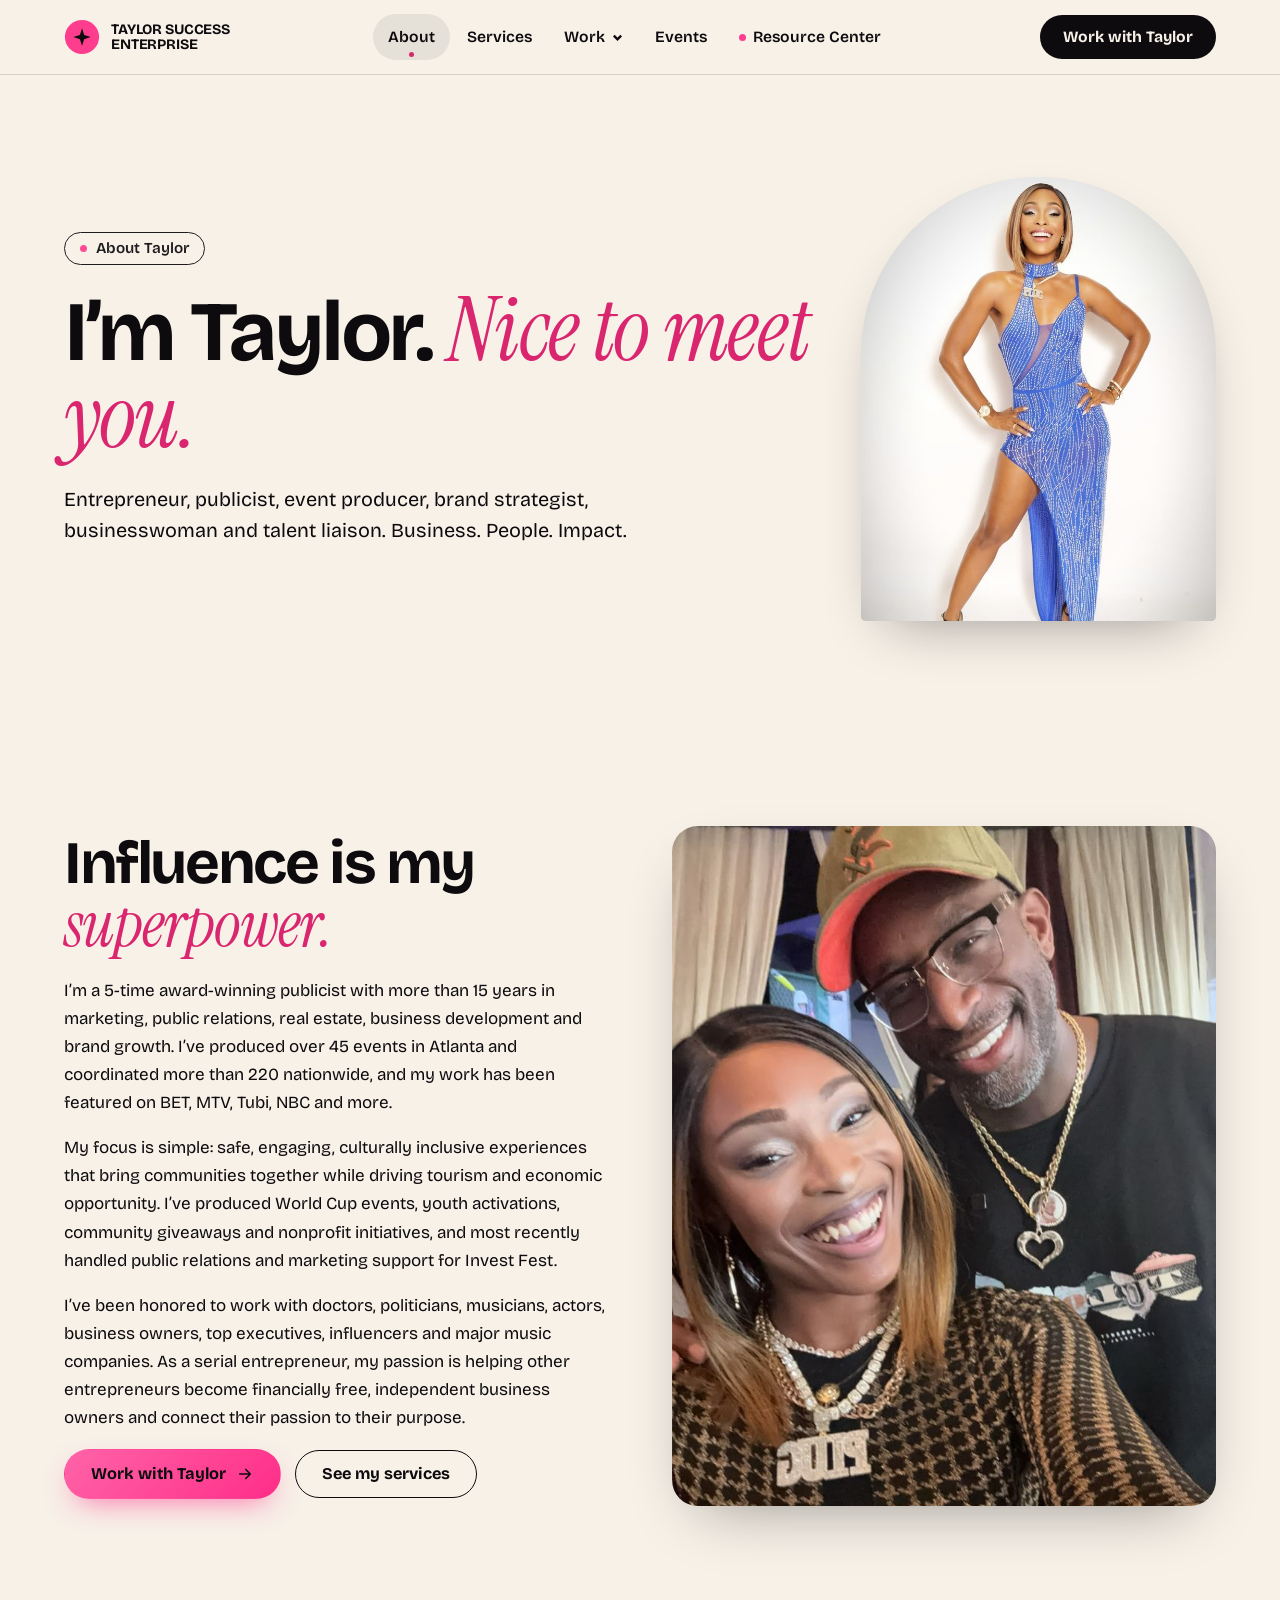
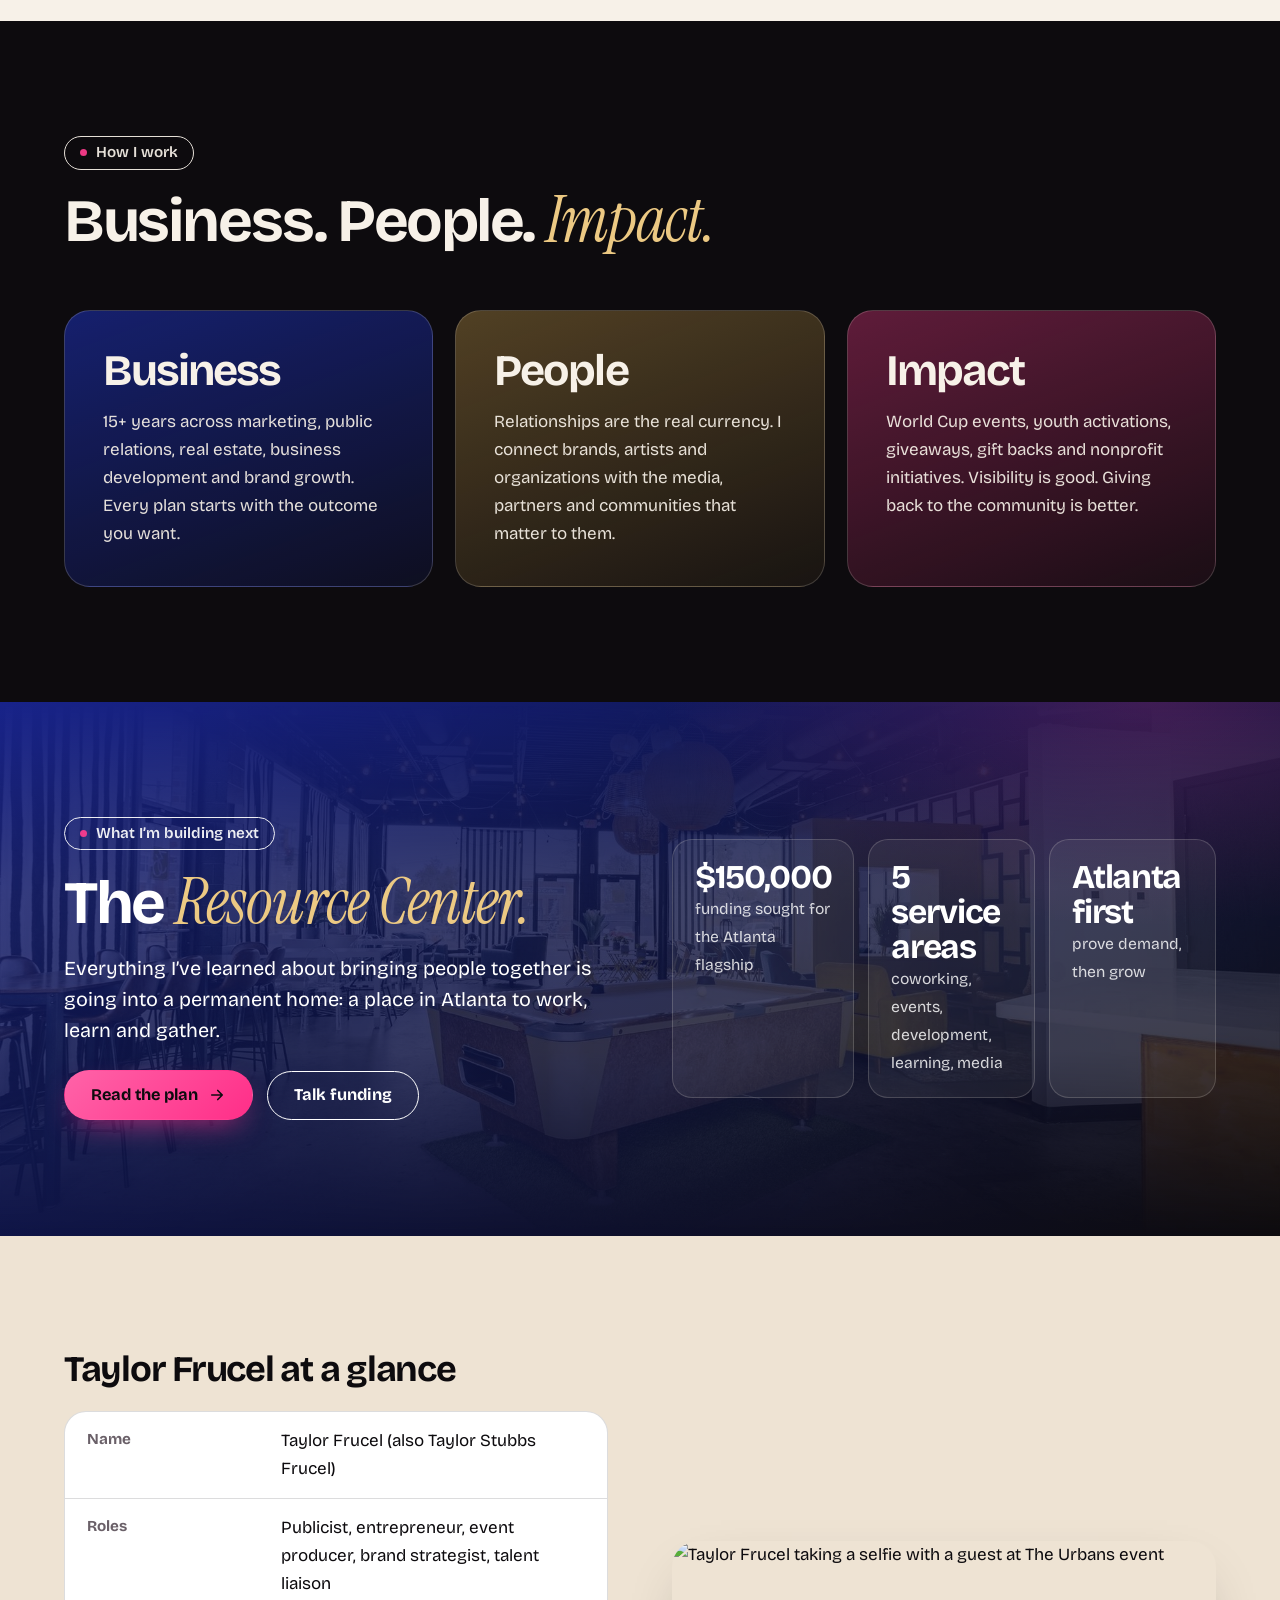
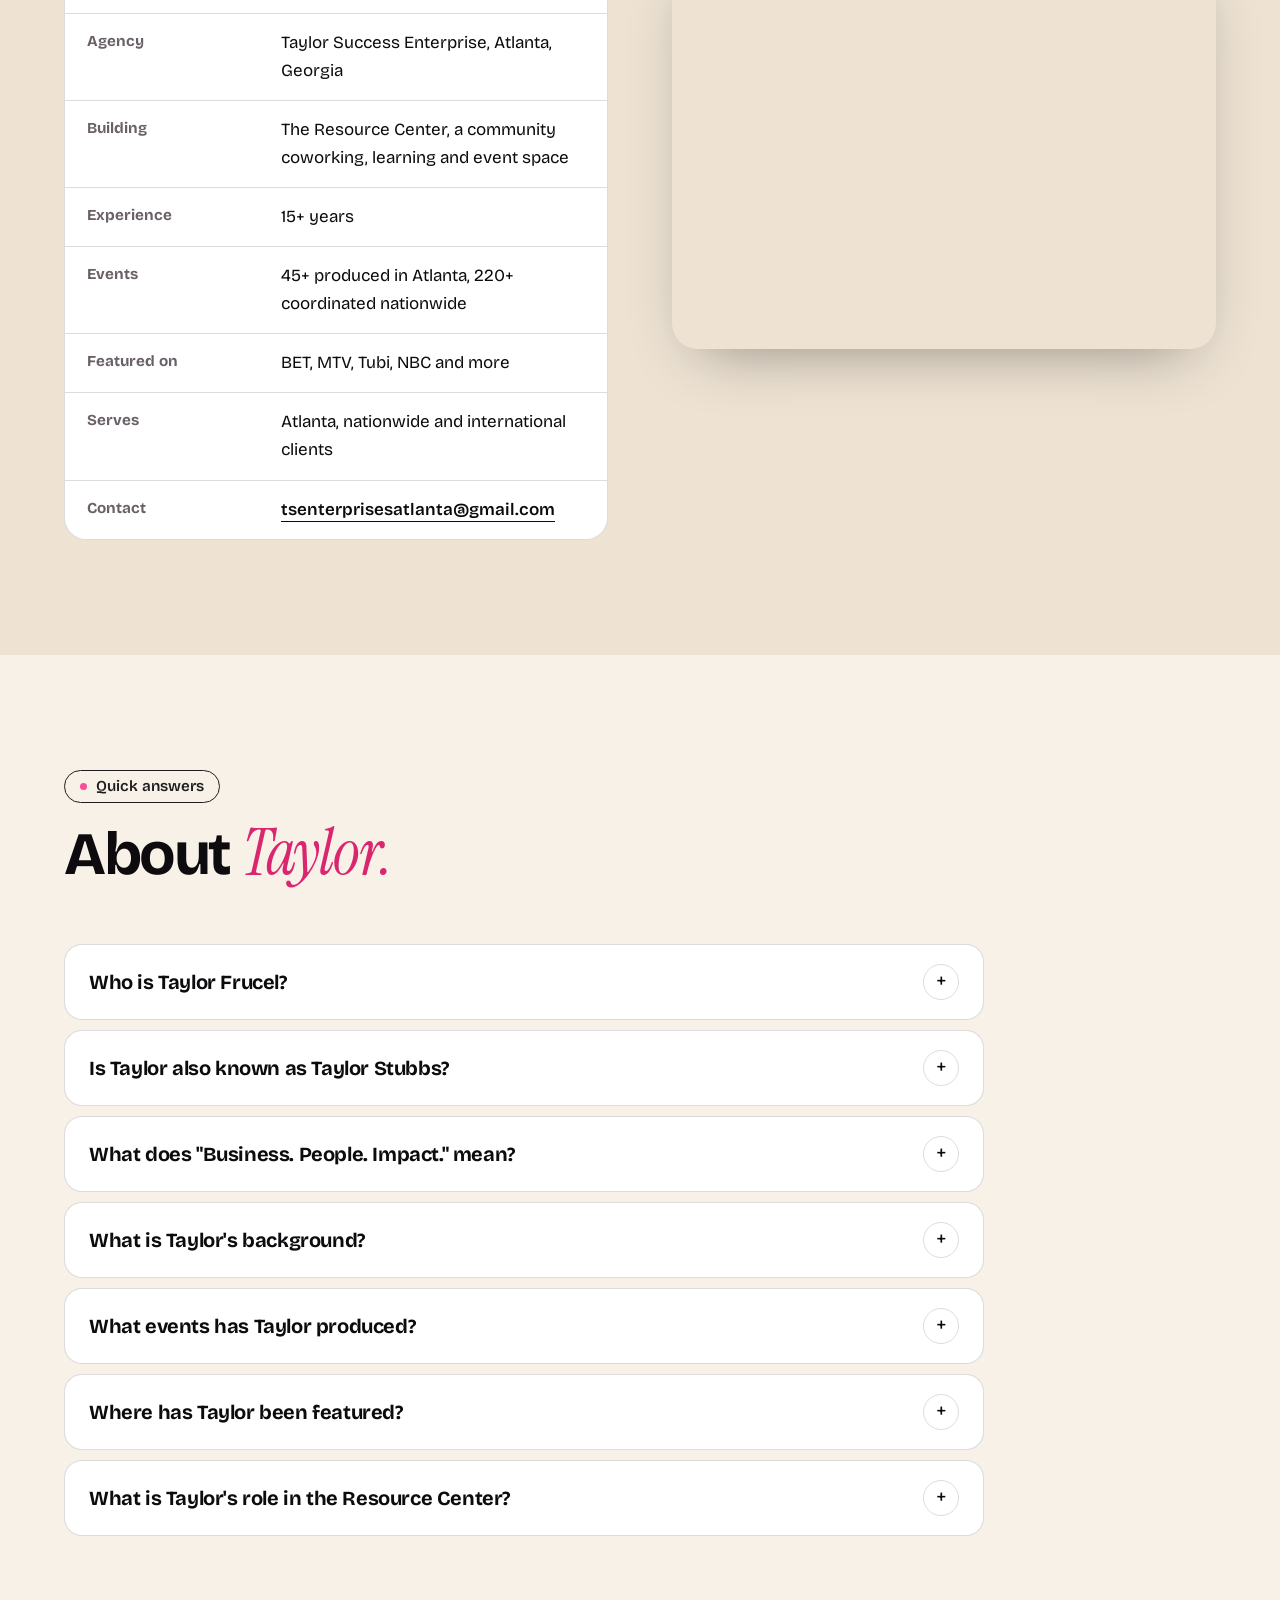
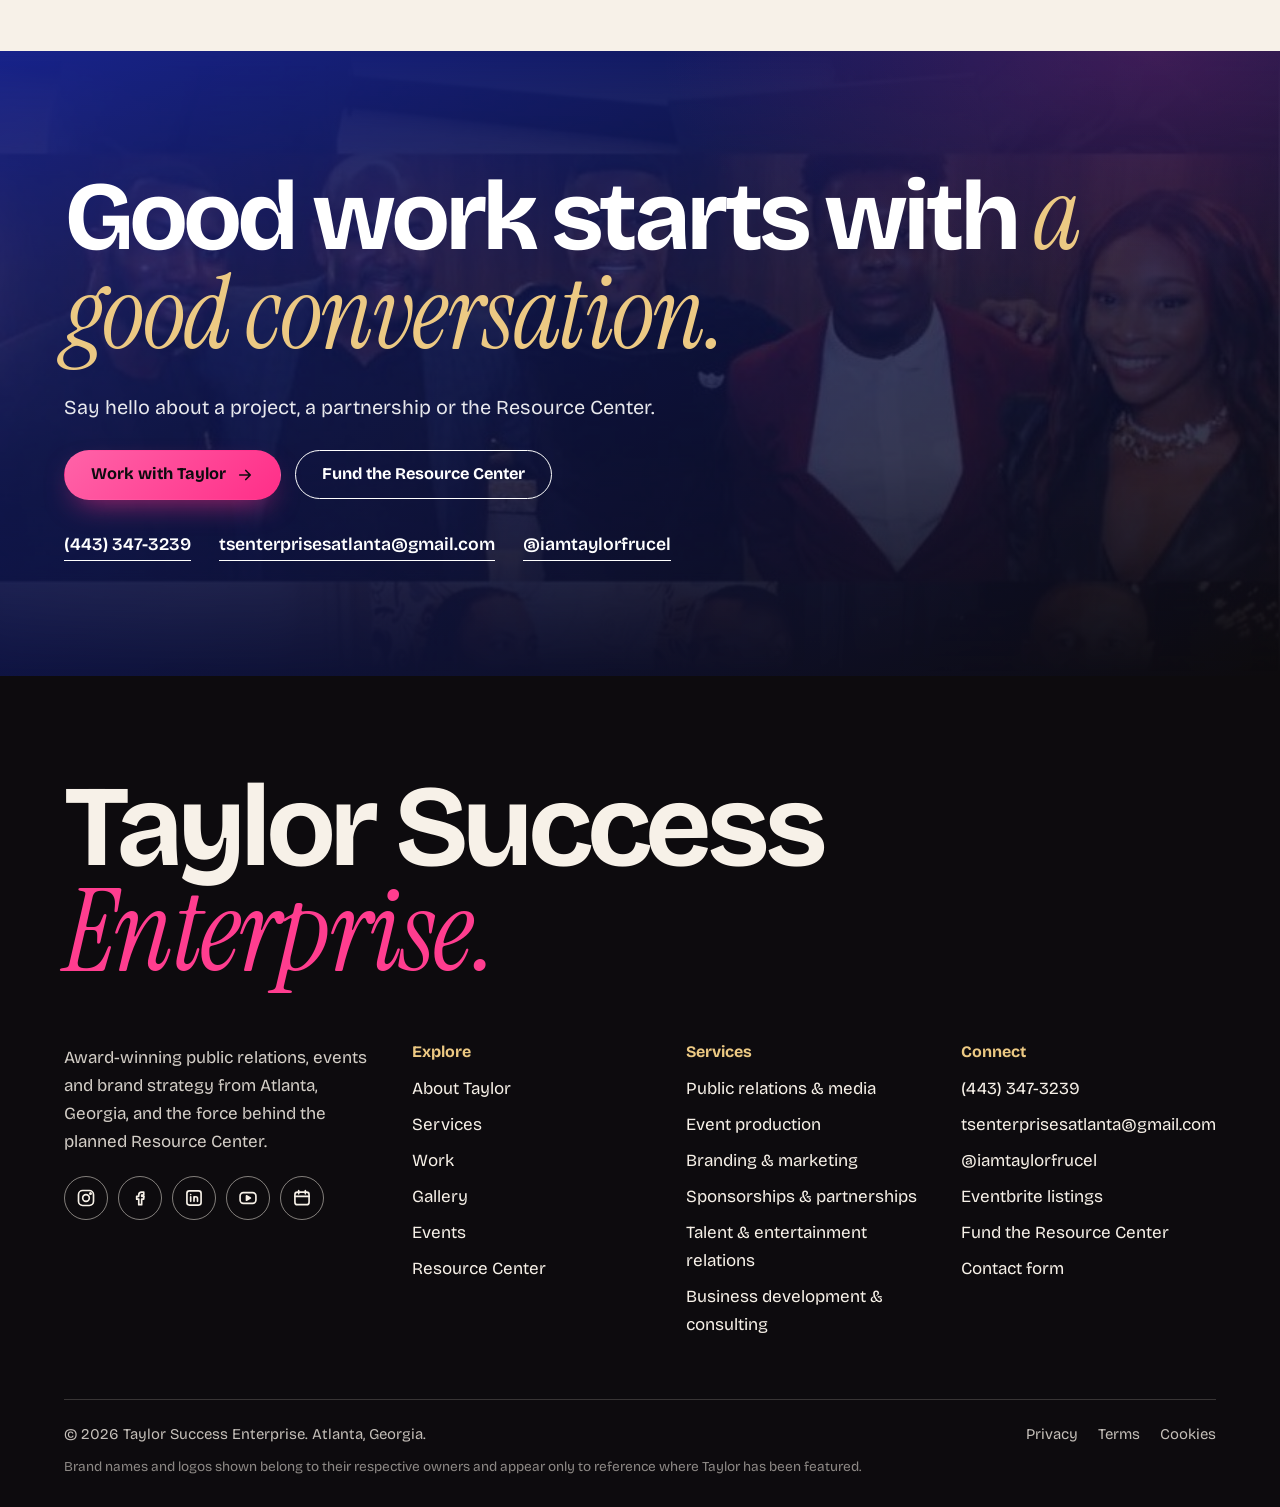
==== commit 15a5beed: "Add files via upload" ====
--- a/about.html
+++ b/about.html
@@ -1,28 +1,32 @@
-<!DOCTYPE html>
-
-<html lang="en"><head><meta charset="utf-8"/><meta content="width=device-width,initial-scale=1" name="viewport"/><meta content="Meet Taylor Frucel and Taylor Success Enterprise, an Atlanta-based public relations, branding, marketing and event production agency." name="description"/><meta content="#f7f3ed" name="theme-color"/><title>About Taylor | Taylor Success Enterprise</title><link rel="canonical" href="https://taylorssuccessenterprise.com/about.html"/><meta property="og:type" content="website"/><meta property="og:site_name" content="Taylor Success Enterprise"/><meta property="og:title" content="About Taylor | Taylor Success Enterprise"/><meta property="og:description" content="Meet Taylor Frucel and Taylor Success Enterprise, an Atlanta-based public relations, branding, marketing and event production agency."/><meta property="og:url" content="https://taylorssuccessenterprise.com/about.html"/><meta property="og:image" content="https://images.unsplash.com/photo-1492684223066-81342ee5ff30?auto=format&amp;fit=crop&amp;w=1200&amp;q=85"/><meta name="twitter:image" content="https://images.unsplash.com/photo-1492684223066-81342ee5ff30?auto=format&amp;fit=crop&amp;w=1200&amp;q=85"/><meta name="twitter:card" content="summary_large_image"/><meta name="twitter:title" content="About Taylor | Taylor Success Enterprise"/><meta name="twitter:description" content="Meet Taylor Frucel and Taylor Success Enterprise, an Atlanta-based public relations, branding, marketing and event production agency."/><link href="assets/styles.css" rel="stylesheet"/></head>
-<body><header class="site-header"><div class="container nav-wrap">
-<a aria-label="Taylor Success Enterprise home" class="brand" href="index.html"><span class="brand-mark">T</span><span class="brand-name">TAYLOR SUCCESS<br/>ENTERPRISE</span></a>
-<nav aria-label="Main navigation" class="main-nav">
-<a data-nav="" href="index.html">Home</a><a data-nav="" href="about.html">About</a><a data-nav="" href="services.html">Services</a><a data-nav="" href="work.html">Our Work</a><a data-nav="" href="gallery.html">Gallery</a><a data-nav="" href="events.html">Events</a><a data-nav="" href="resource-center.html">Resource Center</a><a data-nav="" href="contact.html">Contact</a>
-</nav><a class="btn btn-primary nav-cta" href="contact.html">Inquire About a Project</a>
-<button aria-expanded="false" aria-label="Open navigation" class="menu-toggle" type="button"><span aria-hidden="true">☰</span></button></div>
-<nav aria-label="Mobile navigation" class="mobile-nav"><a data-nav="" href="index.html">Home</a><a data-nav="" href="about.html">About</a><a data-nav="" href="services.html">Services</a><a data-nav="" href="work.html">Our Work</a><a data-nav="" href="gallery.html">Gallery</a><a data-nav="" href="events.html">Events</a><a data-nav="" href="resource-center.html">Resource Center</a><a data-nav="" href="contact.html">Contact</a><a class="btn btn-primary" href="contact.html">Inquire About a Project</a></nav></header><main>
-<section class="page-hero"><div class="container"><span class="eyebrow">About Taylor</span><h1 class="display serif">A connector by nature.<br/><em>A strategist by design.</em></h1><p class="lead">Taylor Frucel is an Atlanta-based publicist, entrepreneur, brand strategist and event producer focused on building visibility, creating meaningful experiences and unlocking opportunity.</p><div class="page-hero-image"><img alt="People connecting at a professional event" data-cms-image="about_image_01" src="https://images.unsplash.com/photo-1521737711867-e3b97375f902?auto=format&amp;fit=crop&amp;w=1000&amp;q=85"/></div></div></section>
-<section class="section"><div class="container split reveal"><div><span class="eyebrow">Founder &amp; principal</span><h2 class="h2 serif">Meet Taylor.</h2><p class="lead">The work sits at the intersection of relationships, storytelling and execution.</p><p>Through Taylor Success Enterprise, Taylor works across public relations, marketing, event production, entertainment and business development. Her approach starts with listening, understanding the audience and defining what success should look like before deciding how to get there.</p><p>Whether the brief calls for a media strategy, a polished event experience or the right people around the table, the focus stays on thoughtful planning and real-world delivery.</p><div class="btn-row"><a class="btn btn-primary" href="contact.html">Work With Taylor ↗︎</a></div></div><div class="photo-stack"><img alt="Professional portrait" class="photo-main" data-cms-image="about_image_02" src="https://images.unsplash.com/photo-1534528741775-53994a69daeb?auto=format&amp;fit=crop&amp;w=1000&amp;q=88"/><img alt="Event production" class="photo-overlap" data-cms-image="about_image_03" src="https://images.unsplash.com/photo-1511795409834-ef04bbd61622?auto=format&amp;fit=crop&amp;w=1000&amp;q=85"/><div class="photo-note">15+ years<br/>of professional experience</div></div></div></section>
-<section class="section" style="background:#eee8df"><div class="container"><div class="section-head reveal"><div><span class="eyebrow">Areas of practice</span><h2 class="h2 serif">Strategy meets<br/>on-the-ground experience.</h2></div></div><div class="about-stat-row"><div class="stat"><strong>45+</strong><span>Events produced in Atlanta</span></div><div class="stat"><strong>220+</strong><span>Events coordinated nationwide</span></div><div class="stat"><strong>15+</strong><span>Years of experience</span></div></div><div class="service-detail-grid" style="margin-top:18px">
-<article class="service-detail reveal"><div class="service-icon">✳</div><div><h3 class="h3">Public Relations &amp; Media Strategy</h3><p>Build credibility with a clear story, smart media outreach and purposeful publicity.</p><a class="read-more" href="services.html?service=pr-media">Explore service ↗︎</a></div></article><article class="service-detail reveal"><div class="service-icon">◉</div><div><h3 class="h3">Event Production &amp; Management</h3><p>From concept to curtain call, create experiences people remember.</p><a class="read-more" href="services.html?service=events">Explore service ↗︎</a></div></article><article class="service-detail reveal"><div class="service-icon">✦</div><div><h3 class="h3">Branding &amp; Marketing Campaigns</h3><p>Connect your identity, message and marketing into one recognizable story.</p><a class="read-more" href="services.html?service=branding">Explore service ↗︎</a></div></article><article class="service-detail reveal"><div class="service-icon">↗︎</div><div><h3 class="h3">Sponsorships &amp; Partnerships</h3><p>Create strategic alignment between brands, organizations and audiences.</p><a class="read-more" href="services.html?service=partnerships">Explore service ↗︎</a></div></article></div></div></section>
-<section class="section"><div class="container split reveal"><div><span class="eyebrow">Beyond the brief</span><h2 class="h2 serif">The power of being in the room.</h2><p class="lead">Good work is not only about visibility. It's about making the right connections count.</p><p>Taylor's work spans business, entertainment, community initiatives and live experiences. Each engagement is approached with respect for the people involved, the story being told and the outcome the client wants to create.</p></div><img alt="Audience at a live experience" data-cms-image="about_image_04" src="https://images.unsplash.com/photo-1506157786151-b8491531f063?auto=format&amp;fit=crop&amp;w=1000&amp;q=85" style="width:100%;height:440px;object-fit:cover;border-radius:26px"/></div></section>
-<section class="cta-section"><div class="container"><div class="cta-panel" data-cms-bg-image="about_people_connecting_at_a_professiona" style="--cta-image:url('https://images.unsplash.com/photo-1521737711867-e3b97375f902?auto=format&amp;fit=crop&amp;w=1000&amp;q=85')"><div class="cta-content"><span class="eyebrow">Let's connect</span><h2 class="h2 serif">Good Work Starts With a Good Conversation.</h2><p class="lead">Tell Taylor what you're building and where you want to go next.</p><div class="btn-row"><a class="btn btn-primary" href="contact.html">Meet Taylor <span aria-hidden="true">↗︎</span></a></div></div></div></div></section></main><footer class="site-footer"><div class="container"><div class="footer-grid">
-<div><a class="brand footer-brand" href="index.html"><span class="brand-mark">T</span><span class="brand-name">TAYLOR SUCCESS<br/>ENTERPRISE</span></a><p class="footer-copy">Atlanta-based public relations, branding, marketing and event production. We help brands, talent and organizations build visibility and unlock new opportunities.</p><div class="socials" aria-label="Social media and contact links">
-<a aria-label="Instagram" href="https://www.instagram.com/iamtaylorfrucel/?hl=en" rel="noopener" target="_blank"><svg aria-hidden="true" viewBox="0 0 24 24"><rect x="3" y="3" width="18" height="18" rx="5"/><circle cx="12" cy="12" r="4"/><circle cx="17.5" cy="6.5" r="1" fill="currentColor" stroke="none"/></svg></a>
-<a aria-label="Facebook" href="https://www.facebook.com/TaylorFrucelWithDaTea/" rel="noopener" target="_blank"><svg aria-hidden="true" viewBox="0 0 24 24"><path d="M14 21v-8h3l.5-4H14V7c0-1.2.4-2 2-2h1.7V1.4C17 1.2 16 1 14.5 1 11.5 1 10 2.8 10 6v3H7v4h3v8z"/></svg></a>
-<a aria-label="LinkedIn" href="https://www.linkedin.com/in/taylor-stubbs-362bb41ab/" rel="noopener" target="_blank"><svg aria-hidden="true" viewBox="0 0 24 24"><path d="M5 3.5A2.5 2.5 0 1 1 5 8.5a2.5 2.5 0 0 1 0-5zM3 10h4v11H3zM9 10h3.8v1.5h.1c.5-.9 1.7-1.8 3.5-1.8 3.8 0 4.6 2.4 4.6 5.5V21h-4v-5.2c0-1.2 0-2.8-1.8-2.8s-2.1 1.3-2.1 2.7V21H9z"/></svg></a>
-<a aria-label="YouTube" href="https://youtube.com/@taylorstubbs-x5h?si=w_9pmk7punqAI95h" rel="noopener" target="_blank"><svg aria-hidden="true" viewBox="0 0 24 24"><path d="M23 7.2a3 3 0 0 0-2.1-2.1C19 4.6 12 4.6 12 4.6s-7 0-8.9.5A3 3 0 0 0 1 7.2 31 31 0 0 0 .5 12 31 31 0 0 0 1 16.8a3 3 0 0 0 2.1 2.1c1.9.5 8.9.5 8.9.5s7 0 8.9-.5a3 3 0 0 0 2.1-2.1 31 31 0 0 0 .5-4.8 31 31 0 0 0-.5-4.8zM9.7 15.7V8.3l6.2 3.7z"/></svg></a>
-<a class="contact-icon" aria-label="Email Taylor Success Enterprise" href="mailto:tsenterprisesatlanta@gmail.com" title="Email">✉</a>
-<a class="contact-icon" aria-label="Call Taylor Success Enterprise" href="tel:+14433473239" title="Call">☎</a>
-</div></div>
-<div><div class="footer-title">Explore</div><div class="footer-links"><a href="about.html">About Taylor</a><a href="services.html">Services</a><a href="work.html">Our Work</a><a href="gallery.html">Gallery</a><a href="events.html">Events</a></div></div>
-<div><div class="footer-title">Services</div><div class="footer-links"><a href="services.html?service=pr-media">Public Relations</a><a href="services.html?service=events">Event Production</a><a href="services.html?service=branding">Branding &amp; Marketing</a><a href="services.html?service=partnerships">Partnerships</a><a href="services.html?service=talent">Talent Relations</a></div></div>
-<div><div class="footer-title">Connect</div><div class="footer-links"><a href="tel:+14433473239">(443) 347-3239</a><a href="mailto:tsenterprisesatlanta@gmail.com">tsenterprisesatlanta@gmail.com</a><a href="https://www.eventbrite.com/o/taylor-frucel-iamtaylorfrucel-40862467933" rel="noopener" target="_blank">Eventbrite organizer page</a><a href="resource-center.html">Community Resource &amp; Event Center</a></div></div>
-</div><div class="footer-bottom"><span>© 2026 Taylor Success Enterprise. All rights reserved.</span><span><nav aria-label="Legal" class="legal-links"><a href="privacy.html">Privacy Policy</a><a href="terms.html">Terms &amp; Conditions</a><a href="cookies.html">Cookie Policy</a></nav></span></div></div></footer><script defer="" src="assets/site.js"></script></body></html>+<!doctype html>
+<html lang="en"><head><meta charset="utf-8"><meta name="viewport" content="width=device-width,initial-scale=1,viewport-fit=cover">
+<title>About Taylor Frucel | Publicist, Event Producer, Entrepreneur</title><meta name="description" content="Meet Taylor Frucel, a 5-time award-winning Atlanta publicist, event producer and entrepreneur with 15+ years in PR, marketing and business development."><meta name="robots" content="index,follow,max-image-preview:large,max-snippet:-1"><meta name="theme-color" content="#2340ff">
+<link rel="canonical" href="https://taylorssuccessenterprise.com/about.html"><link rel="icon" href="assets/favicon.svg" type="image/svg+xml">
+<meta property="og:type" content="website"><meta property="og:site_name" content="Taylor Success Enterprise"><meta property="og:locale" content="en_US"><meta property="og:title" content="About Taylor Frucel | Publicist, Event Producer, Entrepreneur"><meta property="og:description" content="Meet Taylor Frucel, a 5-time award-winning Atlanta publicist, event producer and entrepreneur with 15+ years in PR, marketing and business development."><meta property="og:url" content="https://taylorssuccessenterprise.com/about.html"><meta property="og:image" content="https://taylorssuccessenterprise.com/assets/og-image.jpg"><meta property="og:image:width" content="1200"><meta property="og:image:height" content="630"><meta property="og:image:alt" content="Taylor Frucel, Atlanta publicist and event producer">
+<meta name="twitter:card" content="summary_large_image"><meta name="twitter:title" content="About Taylor Frucel | Publicist, Event Producer, Entrepreneur"><meta name="twitter:description" content="Meet Taylor Frucel, a 5-time award-winning Atlanta publicist, event producer and entrepreneur with 15+ years in PR, marketing and business development."><meta name="twitter:image" content="https://taylorssuccessenterprise.com/assets/og-image.jpg">
+<link rel="preload" href="assets/fonts/bricolage-grotesque-latin-wght-normal.woff2" as="font" type="font/woff2" crossorigin>
+<link rel="stylesheet" href="assets/styles.css">
+<script type="application/ld+json">{"@context":"https://schema.org","@graph":[{"@type":["ProfessionalService","Organization"],"@id":"https://taylorssuccessenterprise.com/#org","name":"Taylor Success Enterprise","alternateName":["Taylor Success Enterprise Atlanta","TSE"],"url":"https://taylorssuccessenterprise.com/","description":"Taylor Success Enterprise is a full-service media, branding and public relations agency headquartered in Atlanta, Georgia, specializing in publicity, media relations, red carpet coverage, event production, sponsorships and marketing for corporate, consumer and entertainment clients. Founder Taylor Frucel is also leading the planned Resource Center, a community coworking, learning and event space in Atlanta.","logo":"https://taylorssuccessenterprise.com/assets/og-image.jpg","image":"https://taylorssuccessenterprise.com/assets/og-image.jpg","telephone":"+1-443-347-3239","email":"tsenterprisesatlanta@gmail.com","address":{"@type":"PostalAddress","addressLocality":"Atlanta","addressRegion":"GA","addressCountry":"US"},"areaServed":[{"@type":"City","name":"Atlanta"},{"@type":"Country","name":"United States"},"International"],"founder":{"@id":"https://taylorssuccessenterprise.com/#taylor"},"sameAs":["https://www.instagram.com/iamtaylorfrucel/","https://www.facebook.com/TaylorFrucelWithDaTea/","https://www.linkedin.com/in/taylor-stubbs-362bb41ab/","https://youtube.com/@taylorstubbs-x5h","https://www.eventbrite.com/o/taylor-frucel-iamtaylorfrucel-40862467933"],"knowsAbout":["Public relations","Publicity","Community resource centers","Coworking and event space development","Media relations","Red carpet coverage","Event production","Brand strategy","Social media marketing","Sponsorships and partnerships","Talent relations"],"hasOfferCatalog":{"@type":"OfferCatalog","name":"Services","itemListElement":[{"@type":"Offer","itemOffered":{"@type":"Service","name":"Public relations & media","description":"Press write-ups, media pitching, blog placements, interviews and red carpet coverage that get your story told."}},{"@type":"Offer","itemOffered":{"@type":"Service","name":"Event production","description":"Concept to curtain call. 45+ events produced in Atlanta and 220+ coordinated nationwide."}},{"@type":"Offer","itemOffered":{"@type":"Service","name":"Branding & marketing","description":"Campaigns, social media growth and EPKs that turn a name into a brand people remember."}},{"@type":"Offer","itemOffered":{"@type":"Service","name":"Sponsorships & partnerships","description":"The right brands in the right rooms, with deals that work for everybody at the table."}},{"@type":"Offer","itemOffered":{"@type":"Service","name":"Talent & entertainment relations","description":"Liaison, bookings and relationships for artists, hosts and productions."}},{"@type":"Offer","itemOffered":{"@type":"Service","name":"Business development & consulting","description":"Leadership coaching and growth plans that connect your passion to your purpose."}}]}},{"@type":"Person","@id":"https://taylorssuccessenterprise.com/#taylor","name":"Taylor Frucel","alternateName":["Taylor Stubbs Frucel","Taylor Stubbs"],"jobTitle":"Publicist, Event Producer and Brand Strategist","url":"https://taylorssuccessenterprise.com/about.html","image":"https://taylorssuccessenterprise.com/uploads/taylor/taylor-portrait-blue.jpg","description":"Award-winning Atlanta publicist, entrepreneur, event producer, brand strategist and talent liaison with more than 15 years of experience in marketing, public relations, real estate, business development and brand growth.","worksFor":{"@id":"https://taylorssuccessenterprise.com/#org"},"homeLocation":{"@type":"City","name":"Atlanta, Georgia"},"sameAs":["https://www.instagram.com/iamtaylorfrucel/","https://www.facebook.com/TaylorFrucelWithDaTea/","https://www.linkedin.com/in/taylor-stubbs-362bb41ab/","https://youtube.com/@taylorstubbs-x5h","https://www.eventbrite.com/o/taylor-frucel-iamtaylorfrucel-40862467933"],"knowsAbout":["Public relations","Publicity","Community resource centers","Coworking and event space development","Media relations","Red carpet coverage","Event production","Brand strategy","Social media marketing","Sponsorships and partnerships","Talent relations"],"award":"Award-winning publicist"},{"@type":"WebSite","@id":"https://taylorssuccessenterprise.com/#website","url":"https://taylorssuccessenterprise.com/","name":"Taylor Success Enterprise","publisher":{"@id":"https://taylorssuccessenterprise.com/#org"},"inLanguage":"en-US"},{"@type":"ProfilePage","@id":"https://taylorssuccessenterprise.com/about.html#page","url":"https://taylorssuccessenterprise.com/about.html","name":"About Taylor Frucel","mainEntity":{"@id":"https://taylorssuccessenterprise.com/#taylor"}},{"@type":"BreadcrumbList","itemListElement":[{"@type":"ListItem","position":1,"name":"Home","item":"https://taylorssuccessenterprise.com/"},{"@type":"ListItem","position":2,"name":"About","item":"https://taylorssuccessenterprise.com/about.html"}]},{"@type":"FAQPage","mainEntity":[{"@type":"Question","name":"Who is Taylor Frucel?","acceptedAnswer":{"@type":"Answer","text":"Taylor Frucel is an award-winning Atlanta-based publicist, entrepreneur, event producer, brand strategist and talent liaison with more than 15 years of experience across marketing, public relations, real estate and business development. She leads Taylor Success Enterprise, a full-service media, branding and public relations agency in Atlanta, Georgia."}},{"@type":"Question","name":"Is Taylor also known as Taylor Stubbs?","acceptedAnswer":{"@type":"Answer","text":"Yes. Taylor Frucel also works under the name Taylor Stubbs (Frucel), and her media work has appeared under both names."}},{"@type":"Question","name":"What does \"Business. People. Impact.\" mean?","acceptedAnswer":{"@type":"Answer","text":"It is how Taylor describes her work: business growth for clients, relationship-building with the people and communities involved, and measurable impact through media, events and community initiatives."}},{"@type":"Question","name":"What is Taylor's background?","acceptedAnswer":{"@type":"Answer","text":"Taylor has more than 15 years of experience in marketing, public relations, real estate, business development and brand growth. She has worked with doctors, politicians, musicians, actors, business owners, top executives, influencers and major music companies."}},{"@type":"Question","name":"What events has Taylor produced?","acceptedAnswer":{"@type":"Answer","text":"Taylor has produced more than 45 events in Atlanta and coordinated more than 220 nationwide, including World Cup events, youth activations, community giveaways, gift backs and nonprofit initiatives."}},{"@type":"Question","name":"Where has Taylor been featured?","acceptedAnswer":{"@type":"Answer","text":"Taylor has been featured on BET, MTV, Tubi and NBC, among other platforms, and has provided public relations and marketing support for Invest Fest."}},{"@type":"Question","name":"What is Taylor's role in the Resource Center?","acceptedAnswer":{"@type":"Answer","text":"Taylor is the visionary and lead behind the proposed Resource Center, a community coworking, learning and event space in Atlanta, and is seeking funding and partners to open the flagship location."}}]}]}</script></head>
+<body>
+<a class="skip-link" href="#main">Skip to content</a><header class="site-header"><div class="wrap nav"><a class="brand" href="index.html" aria-label="Taylor Success Enterprise, home"><svg viewBox="0 0 40 40" aria-hidden="true"><circle cx="20" cy="20" r="19" fill="#ff3d8f"/><g transform="translate(9 9) scale(.92)"><path d="M12 1.5l2.6 7.9 7.9 2.6-7.9 2.6L12 22.5l-2.6-7.9L1.5 12l7.9-2.6z" fill="#0d0b0e"/></g></svg><span>Taylor Success<br>Enterprise</span></a><ul class="nav-list"><li><a class="nav-link is-current" href="about.html" aria-current="page">About</a></li><li><a class="nav-link" href="services.html">Services</a></li><li class="has-sub"><button class="nav-btn" type="button" aria-expanded="false" aria-controls="sub-work">Work<svg viewBox="0 0 12 12" aria-hidden="true"><path d="M2 4l4 4 4-4" fill="none"/></svg></button><div class="sub" id="sub-work"><a href="work.html"><strong>Highlights</strong><span>Six worlds, one reel</span></a><a href="gallery.html"><strong>Full gallery</strong><span>Every photo and video</span></a></div></li><li><a class="nav-link" href="events.html">Events</a></li><li><a class="nav-link is-accent" href="resource-center.html">Resource Center</a></li></ul><a class="btn btn--ink nav-cta" href="contact.html">Work with Taylor</a><button class="menu-toggle" type="button" aria-expanded="false" aria-controls="menu" aria-label="Open menu"><svg class="b" viewBox="0 0 24 24" aria-hidden="true"><path d="M4 8h16M4 16h16"/></svg><svg class="x" viewBox="0 0 24 24" aria-hidden="true"><path d="M6 6l12 12M18 6L6 18"/></svg></button></div><nav class="menu" id="menu" aria-label="Mobile"><div class="menu-group"><a class="menu-top is-current" href="about.html" aria-current="page">About</a></div><div class="menu-group"><a class="menu-top" href="services.html">Services</a></div><div class="menu-group"><span class="menu-top">Work</span><div class="menu-kids"><a href="work.html">Highlights</a><a href="gallery.html">Full gallery</a></div></div><div class="menu-group"><a class="menu-top" href="events.html">Events</a></div><div class="menu-group"><a class="menu-top is-accent" href="resource-center.html">Resource Center</a></div><a class="btn btn--gold" href="contact.html">Work with Taylor<svg viewBox="0 0 24 24" aria-hidden="true"><path d="M5 12h14M13 6l6 6-6 6"/></svg></a><div class="menu-meta"><a href="tel:+14433473239">(443) 347-3239</a><a href="mailto:tsenterprisesatlanta@gmail.com">tsenterprisesatlanta@gmail.com</a></div></nav></header><main id="main"><section class="phero phero--paper"><div class="wrap phero-grid phero-grid--photo"><div>
+<span class="chip"><i></i>About Taylor</span><h1>I&rsquo;m Taylor. <em>Nice to meet you.</em></h1>
+<p class="lead">Entrepreneur, publicist, event producer, brand strategist, businesswoman and talent liaison. Business. People. Impact.</p></div>
+<div class="phero-photo"><img data-cms-image="about_hero" src="uploads/taylor/taylor-blue-dress-full.jpg" alt="Taylor Frucel in a blue gown, full-length portrait" width="682" height="1024" fetchpriority="high"></div></div></section><section class="band"><div class="wrap split"><div class="prose">
+<h2 class="d2">Influence is my <em>superpower.</em></h2>
+<p>I&rsquo;m a 5-time award-winning publicist with more than 15 years in marketing, public relations, real estate, business development and brand growth. I&rsquo;ve produced over 45 events in Atlanta and coordinated more than 220 nationwide, and my work has been featured on BET, MTV, Tubi, NBC and more.</p>
+<p>My focus is simple: safe, engaging, culturally inclusive experiences that bring communities together while driving tourism and economic opportunity. I&rsquo;ve produced World Cup events, youth activations, community giveaways and nonprofit initiatives, and most recently handled public relations and marketing support for Invest Fest.</p>
+<p>I&rsquo;ve been honored to work with doctors, politicians, musicians, actors, business owners, top executives, influencers and major music companies. As a serial entrepreneur, my passion is helping other entrepreneurs become financially free, independent business owners and connect their passion to their purpose.</p>
+<div class="btn-row"><a class="btn " href="contact.html">Work with Taylor<svg viewBox="0 0 24 24" aria-hidden="true"><path d="M5 12h14M13 6l6 6-6 6"/></svg></a><a class="btn btn--ghost" href="services.html">See my services</a></div></div>
+<div class="photo photo--tall"><img data-cms-image="about_story" src="uploads/taylor/taylor-with-guest.jpg" alt="Taylor Frucel posing with a guest at an Atlanta event" width="731" height="1300" loading="lazy" decoding="async"></div></div></section><section class="band band--ink"><div class="wrap"><div class="sec-head"><span class="chip"><i></i>How I work</span><h2 class="d2">Business. People. <em>Impact.</em></h2></div>
+<div class="pillars"><div class="pillar"><h3>Business</h3><p>15+ years across marketing, public relations, real estate, business development and brand growth. Every plan starts with the outcome you want.</p></div>
+<div class="pillar"><h3>People</h3><p>Relationships are the real currency. I connect brands, artists and organizations with the media, partners and communities that matter to them.</p></div>
+<div class="pillar"><h3>Impact</h3><p>World Cup events, youth activations, giveaways, gift backs and nonprofit initiatives. Visibility is good. Giving back to the community is better.</p></div></div></div></section><section class="band band--night"><div class="bgphoto" aria-hidden="true"><img data-cms-image="rc_hero_bg" src="uploads/taylor/resource-center-hero.jpg" alt="" width="2000" height="1333" loading="lazy" decoding="async"></div><div class="wrap split"><div class="prose"><span class="chip"><i></i>What I&rsquo;m building next</span>
+<h2 class="d2" style="margin-top:20px">The <em>Resource Center.</em></h2><p class="lead">Everything I&rsquo;ve learned about bringing people together is going into a permanent home: a place in Atlanta to work, learn and gather.</p>
+<div class="btn-row" style="margin-top:24px"><a class="btn " href="resource-center.html">Read the plan<svg viewBox="0 0 24 24" aria-hidden="true"><path d="M5 12h14M13 6l6 6-6 6"/></svg></a><a class="btn btn--ghost" href="contact.html?service=Resource%20Center%20Funding%20%26%20Partnerships">Talk funding</a></div></div>
+<div class="figs" style="margin:0"><div class="fig"><b>$150,000</b><span>funding sought for the Atlanta flagship</span></div><div class="fig"><b>5 service areas</b><span>coworking, events, development, learning, media</span></div><div class="fig"><b>Atlanta first</b><span>prove demand, then grow</span></div></div></div></section><section class="band band--sand"><div class="wrap split split--flip"><div class="photo photo--wide"><img data-cms-image="about_alt" src="uploads/taylor/m/event-selfie-urbans.jpg" alt="Taylor Frucel taking a selfie with a guest at The Urbans event" width="506" height="900" loading="lazy" decoding="async"></div>
+<div><h2 class="d3" style="margin-bottom:22px">Taylor Frucel at a glance</h2><dl class="facts">
+<div><dt>Name</dt><dd>Taylor Frucel (also Taylor Stubbs Frucel)</dd></div><div><dt>Roles</dt><dd>Publicist, entrepreneur, event producer, brand strategist, talent liaison</dd></div>
+<div><dt>Agency</dt><dd>Taylor Success Enterprise, Atlanta, Georgia</dd></div><div><dt>Building</dt><dd>The Resource Center, a community coworking, learning and event space</dd></div>
+<div><dt>Experience</dt><dd>15+ years</dd></div><div><dt>Events</dt><dd>45+ produced in Atlanta, 220+ coordinated nationwide</dd></div>
+<div><dt>Featured on</dt><dd>BET, MTV, Tubi, NBC and more</dd></div><div><dt>Serves</dt><dd>Atlanta, nationwide and international clients</dd></div>
+<div><dt>Contact</dt><dd><a class="link-u" href="mailto:tsenterprisesatlanta@gmail.com">tsenterprisesatlanta@gmail.com</a></dd></div></dl></div></div></section><section class="band"><div class="wrap"><div class="sec-head"><span class="chip"><i></i>Quick answers</span><h2 class="d2">About <em>Taylor.</em></h2></div><div class="faq"><details><summary>Who is Taylor Frucel?</summary><p>Taylor Frucel is an award-winning Atlanta-based publicist, entrepreneur, event producer, brand strategist and talent liaison with more than 15 years of experience across marketing, public relations, real estate and business development. She leads Taylor Success Enterprise, a full-service media, branding and public relations agency in Atlanta, Georgia.</p></details><details><summary>Is Taylor also known as Taylor Stubbs?</summary><p>Yes. Taylor Frucel also works under the name Taylor Stubbs (Frucel), and her media work has appeared under both names.</p></details><details><summary>What does &quot;Business. People. Impact.&quot; mean?</summary><p>It is how Taylor describes her work: business growth for clients, relationship-building with the people and communities involved, and measurable impact through media, events and community initiatives.</p></details><details><summary>What is Taylor&#x27;s background?</summary><p>Taylor has more than 15 years of experience in marketing, public relations, real estate, business development and brand growth. She has worked with doctors, politicians, musicians, actors, business owners, top executives, influencers and major music companies.</p></details><details><summary>What events has Taylor produced?</summary><p>Taylor has produced more than 45 events in Atlanta and coordinated more than 220 nationwide, including World Cup events, youth activations, community giveaways, gift backs and nonprofit initiatives.</p></details><details><summary>Where has Taylor been featured?</summary><p>Taylor has been featured on BET, MTV, Tubi and NBC, among other platforms, and has provided public relations and marketing support for Invest Fest.</p></details><details><summary>What is Taylor&#x27;s role in the Resource Center?</summary><p>Taylor is the visionary and lead behind the proposed Resource Center, a community coworking, learning and event space in Atlanta, and is seeking funding and partners to open the flagship location.</p></details></div></div></section><section class="band band--night cta"><div class="bgphoto" aria-hidden="true"><img data-cms-image="home_cta_bg" src="uploads/taylor/networking-group.jpg" alt="" width="888" height="898" loading="lazy" decoding="async"></div><div class="wrap"><h2>Good work starts with <em>a good conversation.</em></h2><p class="lead">Say hello about a project, a partnership or the Resource Center.</p><div class="btn-row" style="margin-top:26px"><a class="btn " href="contact.html">Work with Taylor<svg viewBox="0 0 24 24" aria-hidden="true"><path d="M5 12h14M13 6l6 6-6 6"/></svg></a><a class="btn btn--ghost" href="contact.html?service=Resource%20Center%20Funding%20%26%20Partnerships">Fund the Resource Center</a></div><div class="cta-contact"><a class="link-u" href="tel:+14433473239">(443) 347-3239</a><a class="link-u" href="mailto:tsenterprisesatlanta@gmail.com">tsenterprisesatlanta@gmail.com</a><a class="link-u" href="https://www.instagram.com/iamtaylorfrucel/" rel="noopener" target="_blank">@iamtaylorfrucel</a></div></div></section></main><footer class="site-footer"><div class="wrap"><p class="foot-mark">Taylor Success <em>Enterprise.</em></p><div class="foot-grid"><div><p class="foot-copy">Award-winning public relations, events and brand strategy from Atlanta, Georgia, and the force behind the planned Resource Center.</p><div class="socials"><a href="https://www.instagram.com/iamtaylorfrucel/" rel="noopener" target="_blank" aria-label="Instagram"><svg viewBox="0 0 24 24" aria-hidden="true"><rect x="3" y="3" width="18" height="18" rx="5"/><circle cx="12" cy="12" r="4"/><circle cx="17.4" cy="6.6" r=".8" fill="currentColor"/></svg></a><a href="https://www.facebook.com/TaylorFrucelWithDaTea/" rel="noopener" target="_blank" aria-label="Facebook"><svg viewBox="0 0 24 24" aria-hidden="true"><path d="M14 8.5h2.5V5H14c-2.2 0-3.5 1.4-3.5 3.5V10H8v3.4h2.5V20H14v-6.6h2.4l.4-3.4H14V8.9c0-.3.2-.4.5-.4z"/></svg></a><a href="https://www.linkedin.com/in/taylor-stubbs-362bb41ab/" rel="noopener" target="_blank" aria-label="LinkedIn"><svg viewBox="0 0 24 24" aria-hidden="true"><rect x="3.5" y="3.5" width="17" height="17" rx="3"/><path d="M8 10.5V16M8 7.8v.1M12 16v-3.2c0-1.4 1-2.3 2.2-2.3s2 .9 2 2.3V16M12 10.5V16"/></svg></a><a href="https://youtube.com/@taylorstubbs-x5h" rel="noopener" target="_blank" aria-label="YouTube"><svg viewBox="0 0 24 24" aria-hidden="true"><rect x="2.5" y="5.5" width="19" height="13" rx="4"/><path d="M10.2 9.4v5.2l4.6-2.6z" fill="currentColor"/></svg></a><a href="https://www.eventbrite.com/o/taylor-frucel-iamtaylorfrucel-40862467933" rel="noopener" target="_blank" aria-label="Eventbrite"><svg viewBox="0 0 24 24" aria-hidden="true"><rect x="3.5" y="5" width="17" height="15" rx="3"/><path d="M8 3v4M16 3v4M3.5 10h17"/></svg></a></div></div><div><h3>Explore</h3><ul><li><a href="about.html">About Taylor</a></li><li><a href="services.html">Services</a></li><li><a href="work.html">Work</a></li><li><a href="gallery.html">Gallery</a></li><li><a href="events.html">Events</a></li><li><a href="resource-center.html">Resource Center</a></li></ul></div><div><h3>Services</h3><ul><li><a href="services.html#public-relations">Public relations &amp; media</a></li><li><a href="services.html#event-production">Event production</a></li><li><a href="services.html#branding-marketing">Branding &amp; marketing</a></li><li><a href="services.html#sponsorships-partnerships">Sponsorships &amp; partnerships</a></li><li><a href="services.html#talent-entertainment">Talent &amp; entertainment relations</a></li><li><a href="services.html#business-development">Business development &amp; consulting</a></li></ul></div><div><h3>Connect</h3><ul><li><a href="tel:+14433473239">(443) 347-3239</a></li><li><a href="mailto:tsenterprisesatlanta@gmail.com">tsenterprisesatlanta@gmail.com</a></li><li><a href="https://www.instagram.com/iamtaylorfrucel/" rel="noopener" target="_blank">@iamtaylorfrucel</a></li><li><a href="https://www.eventbrite.com/o/taylor-frucel-iamtaylorfrucel-40862467933" rel="noopener" target="_blank">Eventbrite listings</a></li><li><a href="contact.html?service=Resource%20Center%20Funding%20%26%20Partnerships">Fund the Resource Center</a></li><li><a href="contact.html">Contact form</a></li></ul></div></div><div class="foot-base"><span>&copy; 2026 Taylor Success Enterprise. Atlanta, Georgia.</span><nav aria-label="Legal"><a href="privacy.html">Privacy</a><a href="terms.html">Terms</a><a href="cookies.html">Cookies</a></nav><p class="foot-tm">Brand names and logos shown belong to their respective owners and appear only to reference where Taylor has been featured.</p></div></div></footer><script src="assets/site.js" defer></script></body></html>
--- a/assets/styles.css
+++ b/assets/styles.css
@@ -1,166 +1,457 @@
-
-@import url('https://fonts.googleapis.com/css2?family=DM+Sans:wght@400;500;600;700&family=Playfair+Display:wght@500;600;700&display=swap');
-:root{--ink:#171719;--paper:#f7f3ed;--white:#fff;--red:#e33b36;--red-dark:#b92325;--gold:#c6a46a;--lime:#d7f36a;--muted:#77746f;--line:rgba(23,23,25,.13);--radius:24px;--shadow:0 24px 70px rgba(21,19,18,.12);--max:1240px}
-*{box-sizing:border-box}html{scroll-behavior:smooth;scroll-padding-top:100px}body{margin:0;background:var(--paper);color:var(--ink);font-family:"DM Sans",sans-serif;line-height:1.55;-webkit-font-smoothing:antialiased}body.modal-open{overflow:hidden}a{color:inherit;text-decoration:none}a:hover,a:focus{text-decoration:none}button,input,select,textarea{font:inherit}button{cursor:pointer}img{display:block;max-width:100%}::selection{background:var(--lime);color:var(--ink)}.container{width:min(calc(100% - 48px),var(--max));margin-inline:auto}.eyebrow{display:inline-flex;align-items:center;gap:10px;font-size:.72rem;letter-spacing:.17em;text-transform:uppercase;font-weight:700}.eyebrow:before{content:"";width:24px;height:2px;background:var(--red)}.serif{font-family:"Playfair Display",Georgia,serif;font-weight:500;letter-spacing:-.045em}.display{font-size:clamp(3.1rem,7.4vw,7.1rem);line-height:.94;letter-spacing:-.075em;margin:18px 0 24px}.h2{font-size:clamp(2.35rem,5vw,4.7rem);line-height:1;letter-spacing:-.065em;margin:14px 0 20px}.h3{font-size:clamp(1.35rem,2vw,2rem);line-height:1.12;letter-spacing:-.04em;margin:0 0 12px}.lead{font-size:clamp(1.05rem,1.6vw,1.28rem);color:#55524e;max-width:720px}.muted{color:var(--muted)}.section{padding:100px 0}.section-tight{padding:66px 0}.section-head{display:flex;justify-content:space-between;align-items:end;gap:30px;margin-bottom:36px}.section-head>div{max-width:760px}.btn{display:inline-flex;align-items:center;justify-content:center;gap:10px;min-height:50px;padding:14px 22px;border:1px solid transparent;border-radius:999px;font-weight:700;font-size:.9rem;line-height:1.2;text-align:center;white-space:normal;transition:transform .25s ease,background .25s ease,color .25s ease,border-color .25s ease;position:relative;text-decoration:none!important}.btn:hover,.btn:focus-visible{transform:translateY(-3px);text-decoration:none!important}.btn-primary{background:var(--red);color:#fff}.btn-primary:hover{background:var(--red-dark);color:#fff}.btn-dark{background:var(--ink);color:#fff}.btn-dark:hover{background:#333;color:#fff}.btn-light{background:var(--white);color:var(--ink)}.btn-outline{border-color:rgba(23,23,25,.28);color:var(--ink);background:transparent}.btn-outline:hover{background:var(--ink);color:#fff}.btn-lime{background:var(--lime);color:var(--ink)}.btn-row{display:flex;gap:12px;flex-wrap:wrap;margin-top:28px}.icon{width:19px;height:19px;display:inline-block;flex:0 0 auto}.site-header{position:sticky;top:0;z-index:100;background:rgba(247,243,237,.92);backdrop-filter:blur(18px);border-bottom:1px solid rgba(23,23,25,.08)}.nav-wrap{height:82px;display:flex;align-items:center;gap:28px}.brand{display:flex;align-items:center;gap:11px;min-width:210px;font-weight:800;letter-spacing:-.04em;line-height:1.05}.brand-mark{width:36px;height:36px;border-radius:12px;background:var(--red);display:grid;place-items:center;color:#fff;font-weight:800;font-size:1.2rem;transform:rotate(-6deg)}.brand-name{max-width:150px;font-size:.82rem}.main-nav{display:flex;align-items:center;justify-content:center;gap:clamp(12px,1.65vw,24px);flex:1;min-width:0}.main-nav a{font-size:.79rem;font-weight:700;white-space:nowrap;position:relative;padding:11px 0}.main-nav a:after{content:"";height:3px;position:absolute;bottom:2px;left:0;width:100%;background:var(--red);border-radius:3px;transform:scaleX(0);transform-origin:left;transition:transform .25s}.main-nav a:hover:after,.main-nav a[aria-current="page"]:after{transform:scaleX(1)}.nav-cta{flex:0 0 auto;min-width:174px;max-width:190px;min-height:46px;padding:12px 18px;line-height:1.15}.menu-toggle{display:none;border:1px solid var(--line);background:var(--white);width:46px;height:46px;border-radius:50%;align-items:center;justify-content:center}.mobile-nav{display:none;padding:0 24px 24px}.mobile-nav a{display:block;padding:13px 0;border-bottom:1px solid var(--line);font-weight:700}.mobile-nav.open{display:block}.hero{position:relative;overflow:hidden;padding:42px 0 70px}.hero-panel{position:relative;isolation:isolate;min-height:630px;border-radius:34px;overflow:hidden;background:#282324;color:#fff;display:flex;align-items:end}.hero-panel:before{content:"";position:absolute;inset:0;z-index:-2;background-image:var(--hero-image);background-size:cover;background-position:center 38%;transform:scale(1.02);animation:heroDrift 18s ease-in-out infinite alternate}.hero-panel:after{content:"";position:absolute;inset:0;z-index:-1;background:linear-gradient(90deg,rgba(17,16,17,.9) 0%,rgba(17,16,17,.72) 42%,rgba(17,16,17,.2) 100%),linear-gradient(0deg,rgba(17,16,17,.45),transparent 55%)}.hero-content{padding:clamp(30px,6vw,78px);max-width:900px}.hero .eyebrow{color:#f7f1e8}.hero h1{max-width:840px}.hero h1 em{font-style:normal;color:var(--lime)}.hero .lead{color:rgba(255,255,255,.82);max-width:650px}.hero-tag{position:absolute;right:30px;top:30px;border:1px solid rgba(255,255,255,.42);border-radius:999px;padding:10px 14px;font-size:.72rem;letter-spacing:.14em;text-transform:uppercase}.hero-bottom{display:flex;justify-content:space-between;align-items:center;gap:20px;margin-top:20px;padding:0 8px}.hero-bottom small{max-width:400px;color:var(--muted)}.stats{display:grid;grid-template-columns:repeat(4,1fr);gap:12px;margin-top:22px}.stat{background:var(--white);border-radius:20px;padding:23px 24px;border:1px solid rgba(23,23,25,.06)}.stat strong{display:block;font-size:clamp(2rem,4vw,3.3rem);letter-spacing:-.07em;line-height:1}.stat span{display:block;margin-top:10px;font-size:.7rem;letter-spacing:.12em;text-transform:uppercase;font-weight:700;color:var(--muted)}.split{display:grid;grid-template-columns:1fr 1fr;gap:clamp(34px,7vw,100px);align-items:center}.photo-stack{position:relative;min-height:500px}.photo-stack img{position:absolute;object-fit:cover;border-radius:var(--radius);box-shadow:var(--shadow)}.photo-main{width:78%;height:440px;right:0;top:0}.photo-overlap{width:48%;height:260px;left:0;bottom:0;border:8px solid var(--paper)}.photo-note{position:absolute;right:0;bottom:20px;background:var(--lime);border-radius:18px;padding:18px 22px;font-weight:800;max-width:180px;transform:rotate(3deg)}.service-grid{display:grid;grid-template-columns:repeat(3,1fr);gap:14px}.service-card{background:var(--white);border:1px solid rgba(23,23,25,.08);border-radius:24px;padding:26px;min-height:260px;display:flex;flex-direction:column;transition:transform .3s,border-color .3s,box-shadow .3s}.service-card:hover{transform:translateY(-6px);border-color:rgba(227,59,54,.45);box-shadow:0 18px 42px rgba(30,20,20,.08)}.service-icon{width:46px;height:46px;border-radius:15px;background:#fbe2dd;color:var(--red);display:grid;place-items:center;margin-bottom:25px}.service-card p{color:var(--muted);font-size:.95rem}.service-card .read-more{margin-top:auto;display:inline-flex;align-items:center;gap:8px;color:var(--red);font-weight:800;font-size:.84rem;padding-top:15px}.work-grid{display:grid;grid-template-columns:repeat(3,1fr);gap:16px}.work-card{position:relative;overflow:hidden;border-radius:24px;min-height:370px;background:#333;color:#fff;isolation:isolate}.work-card img{position:absolute;inset:0;width:100%;height:100%;object-fit:cover;z-index:-2;transition:transform .6s}.work-card:after{content:"";position:absolute;inset:0;z-index:-1;background:linear-gradient(0deg,rgba(13,12,13,.85),rgba(13,12,13,.05) 78%)}.work-card:hover img{transform:scale(1.06)}.work-card-content{position:absolute;bottom:0;left:0;right:0;padding:26px}.work-card .tag,.event-card .tag{display:inline-flex;border-radius:999px;padding:7px 10px;background:var(--lime);color:var(--ink);font-size:.65rem;font-weight:800;text-transform:uppercase;letter-spacing:.1em}.work-card h3{font-size:1.8rem;margin:12px 0 8px}.work-card p{margin:0;color:rgba(255,255,255,.8);font-size:.9rem}.arrow-circle{width:42px;height:42px;border-radius:50%;display:grid;place-items:center;background:var(--white);color:var(--ink);position:absolute;right:22px;top:22px;transition:transform .25s}.work-card:hover .arrow-circle{transform:rotate(45deg)}.brand-band{background:var(--ink);color:#fff;overflow:hidden;padding:54px 0 58px}.brand-band .lead{color:rgba(255,255,255,.62)}.brand-marquee{overflow:hidden;position:relative;margin-top:34px}.brand-track{display:flex;align-items:center;gap:22px;width:max-content;animation:marquee 32s linear infinite}.brand-marquee:hover .brand-track{animation-play-state:paused}.brand-pill{height:86px;min-width:170px;padding:18px 25px;border:1px solid rgba(255,255,255,.16);border-radius:18px;display:flex;align-items:center;justify-content:center;gap:12px;background:rgba(255,255,255,.045)}.brand-pill img{max-width:100px;max-height:30px;filter:grayscale(1) brightness(0) invert(1);opacity:.9}.brand-pill span{font-size:1.1rem;font-weight:800;letter-spacing:-.05em;white-space:nowrap}.brand-pill small{display:block;font-size:.55rem;letter-spacing:.14em;text-transform:uppercase;color:#bdb9b2}.event-grid{display:grid;grid-template-columns:repeat(3,1fr);gap:16px}.event-card{background:var(--white);border-radius:24px;overflow:hidden;border:1px solid rgba(23,23,25,.08);transition:transform .3s}.event-card:hover{transform:translateY(-5px)}.event-image{height:240px;position:relative;background:#d7d0c7;overflow:hidden}.event-image img{width:100%;height:100%;object-fit:cover;transition:transform .5s}.event-card:hover .event-image img{transform:scale(1.05)}.event-image .tag{position:absolute;left:16px;top:16px}.event-content{padding:23px}.event-meta{display:flex;gap:8px;flex-wrap:wrap;color:var(--muted);font-size:.78rem;margin:12px 0 18px}.event-content .btn{width:100%}.filters{display:flex;gap:8px;flex-wrap:wrap;margin:24px 0 32px}.filter-btn{border:1px solid var(--line);border-radius:999px;padding:10px 15px;background:transparent;font-size:.82rem;font-weight:700}.filter-btn.active,.filter-btn:hover{background:var(--ink);color:#fff;border-color:var(--ink)}.resource-panel{background:#1b2423;color:#fff;border-radius:32px;overflow:hidden;display:grid;grid-template-columns:1fr 1fr}.resource-copy{padding:clamp(30px,5vw,65px)}.resource-copy .lead{color:rgba(255,255,255,.72)}.resource-photos{display:grid;grid-template-columns:1fr 1fr;grid-template-rows:1fr 1fr;gap:8px;padding:12px;min-height:480px}.resource-photos img{width:100%;height:100%;object-fit:cover;border-radius:18px;min-height:0}.resource-photos img:first-child{grid-row:span 2}.pillars{display:grid;grid-template-columns:repeat(3,1fr);gap:12px;margin-top:24px}.pillar{background:rgba(255,255,255,.08);border:1px solid rgba(255,255,255,.12);padding:18px;border-radius:18px}.pillar strong{display:block;margin-bottom:7px}.pillar span{font-size:.85rem;color:rgba(255,255,255,.65)}.funding-banner{display:flex;align-items:center;justify-content:space-between;gap:25px;background:var(--red);color:#fff;padding:30px 34px;border-radius:24px;margin-top:24px}.funding-banner strong{font-size:clamp(2.2rem,4vw,3.7rem);letter-spacing:-.07em}.cta-section{padding:35px 0 90px}.cta-panel{position:relative;isolation:isolate;overflow:hidden;border-radius:32px;min-height:360px;color:#fff;display:flex;align-items:center;background:#252121}.cta-panel:before{content:"";position:absolute;inset:0;z-index:-2;background-image:var(--cta-image);background-size:cover;background-position:center;transition:transform 1s}.cta-panel:hover:before{transform:scale(1.025)}.cta-panel:after{content:"";position:absolute;inset:0;z-index:-1;background:linear-gradient(90deg,rgba(18,16,17,.86),rgba(18,16,17,.55) 60%,rgba(18,16,17,.24))}.cta-content{padding:clamp(30px,6vw,72px);max-width:820px}.cta-content .lead{color:rgba(255,255,255,.78)}.site-footer{background:#171719;color:#fff;padding:58px 0 24px}.footer-grid{display:grid;grid-template-columns:1.5fr 1fr 1fr 1fr;gap:42px;padding-bottom:45px}.footer-brand{color:#fff}.footer-copy{max-width:320px;color:#aaa6a1;font-size:.9rem}.footer-title{font-size:.72rem;letter-spacing:.15em;text-transform:uppercase;color:#aaa6a1;font-weight:800;margin-bottom:17px}.footer-links{display:grid;gap:10px;color:#e8e4df;font-size:.9rem}.footer-links a:hover{color:var(--lime)}.socials{display:flex;gap:9px;margin-top:22px}.socials a{width:40px;height:40px;border:1px solid rgba(255,255,255,.25);border-radius:50%;display:grid;place-items:center;transition:background .2s}.socials a:hover{background:var(--red)}.socials svg{width:17px;height:17px;fill:currentColor}.footer-bottom{border-top:1px solid rgba(255,255,255,.16);padding-top:20px;display:flex;justify-content:space-between;gap:20px;flex-wrap:wrap;color:#aaa6a1;font-size:.78rem}.page-hero{padding:74px 0 52px}.page-hero .display{max-width:980px}.page-hero .lead{max-width:760px}.page-hero-image{height:clamp(280px,43vw,540px);border-radius:30px;overflow:hidden;margin-top:36px;position:relative}.page-hero-image img{width:100%;height:100%;object-fit:cover}.page-hero-image:after{content:"";position:absolute;inset:0;background:linear-gradient(0deg,rgba(0,0,0,.35),transparent 65%)}.about-stat-row{display:grid;grid-template-columns:repeat(3,1fr);gap:12px}.about-stat-row .stat{background:transparent;border:1px solid var(--line)}.service-category{margin:44px 0}.service-category h2{padding-bottom:17px;border-bottom:1px solid var(--line)}.service-detail-grid{display:grid;grid-template-columns:repeat(2,1fr);gap:12px}.service-detail{display:flex;gap:18px;background:#fff;border:1px solid var(--line);border-radius:20px;padding:22px}.service-detail .service-icon{flex:0 0 46px;margin:0}.service-detail p{color:var(--muted);margin:7px 0 0;font-size:.9rem}.modal-backdrop{position:fixed;inset:0;z-index:300;background:rgba(14,13,14,.68);backdrop-filter:blur(10px);display:none;align-items:center;justify-content:center;padding:20px}.modal-backdrop.open{display:flex;animation:fadeIn .2s ease}.service-modal{position:relative;width:min(980px,100%);max-height:min(88vh,900px);overflow:auto;background:var(--paper);border-radius:30px;box-shadow:0 30px 120px rgba(0,0,0,.35);transform:scale(.96);animation:modalIn .28s cubic-bezier(.2,.8,.2,1) forwards}.modal-close{position:sticky;top:16px;float:right;margin:16px 16px 0 0;z-index:2;width:42px;height:42px;border:0;border-radius:50%;background:var(--white);font-size:1.5rem;box-shadow:0 5px 20px rgba(0,0,0,.1)}.modal-inner{padding:32px clamp(24px,5vw,54px) 44px}.modal-top{display:flex;gap:18px;align-items:center;padding-right:35px}.modal-top .service-icon{flex:0 0 52px;width:52px;height:52px}.modal-copy{font-size:1.05rem;max-width:780px;color:#57534e}.modal-gallery{display:grid;grid-template-columns:repeat(3,1fr);gap:10px;margin-top:26px}.modal-gallery img{height:190px;width:100%;object-fit:cover;border-radius:17px}.modal-gallery .gallery-controls{grid-column:1/-1;display:flex;justify-content:space-between;align-items:center}.gallery-controls button:not(.media-tile){border:1px solid var(--line);border-radius:999px;background:#fff;padding:9px 14px}.modal-open .service-modal{animation:modalIn .25s ease forwards}.contact-layout{display:grid;grid-template-columns:.8fr 1.2fr;gap:50px;align-items:start}.contact-card{background:#fff;border-radius:24px;padding:28px;border:1px solid var(--line);margin-bottom:12px}.contact-card strong{display:block;margin-bottom:7px}.contact-form{background:#fff;border-radius:28px;padding:clamp(24px,4vw,42px);border:1px solid var(--line)}.form-grid{display:grid;grid-template-columns:1fr 1fr;gap:17px}.field{display:flex;flex-direction:column;gap:8px}.field.full{grid-column:1/-1}.field label{font-size:.77rem;font-weight:800;letter-spacing:.04em}.field input,.field select,.field textarea{width:100%;border:1px solid #ddd7cf;border-radius:12px;padding:13px 14px;background:#fcfaf7;color:var(--ink);outline:none}.field input:focus,.field select:focus,.field textarea:focus{border-color:var(--red);box-shadow:0 0 0 3px rgba(227,59,54,.12)}.field textarea{min-height:130px;resize:vertical}.form-note{font-size:.76rem;color:var(--muted);margin:15px 0}.form-status{font-size:.9rem;margin-top:12px}.check-row{display:flex;gap:10px;align-items:flex-start;font-size:.8rem;color:var(--muted)}.check-row input{margin-top:4px}.revenue-grid{display:grid;grid-template-columns:repeat(3,1fr);gap:12px}.revenue-card{background:#fff;border-radius:22px;padding:25px;border:1px solid var(--line)}.revenue-card strong{font-size:2.4rem;letter-spacing:-.07em;display:block}.revenue-card small{color:var(--muted)}.quote{font-family:"Playfair Display",Georgia,serif;font-size:clamp(1.6rem,3vw,2.7rem);line-height:1.2;letter-spacing:-.04em}.marquee-text{background:var(--lime);overflow:hidden;padding:17px 0;white-space:nowrap}.marquee-text span{display:inline-block;font-size:.78rem;font-weight:800;text-transform:uppercase;letter-spacing:.16em;animation:marquee 24s linear infinite}.reveal{opacity:0;transform:translateY(22px);transition:opacity .65s ease,transform .65s ease}.reveal.is-visible{opacity:1;transform:translateY(0)}.notice{font-size:.8rem;color:var(--muted);padding:12px 15px;border-left:3px solid var(--gold);background:rgba(198,164,106,.1);border-radius:0 12px 12px 0}.empty-state{padding:40px;border:1px dashed var(--line);border-radius:20px;text-align:center;color:var(--muted)}.hidden{display:none!important}
-@keyframes marquee{from{transform:translateX(0)}to{transform:translateX(-50%)}}@keyframes heroDrift{from{transform:scale(1.02) translateX(0)}to{transform:scale(1.08) translateX(-1.2%)}}@keyframes fadeIn{from{opacity:0}to{opacity:1}}@keyframes modalIn{to{transform:scale(1)}}@media(prefers-reduced-motion:reduce){*,*:before,*:after{scroll-behavior:auto!important;animation-duration:.01ms!important;animation-iteration-count:1!important;transition-duration:.01ms!important}.reveal{opacity:1;transform:none}}
-@media(max-width:1120px){.nav-wrap{gap:16px}.brand{min-width:165px}.brand-name{font-size:.75rem}.main-nav{gap:12px}.main-nav a{font-size:.73rem}.nav-cta{min-width:150px;font-size:.78rem;padding:11px 14px}.service-grid,.event-grid,.work-grid{grid-template-columns:repeat(2,1fr)}.footer-grid{grid-template-columns:1.3fr 1fr 1fr}.footer-grid>div:last-child{grid-column:2/4}}
-@media(max-width:930px){.main-nav,.nav-wrap>.nav-cta{display:none}.menu-toggle{display:flex;margin-left:auto}.nav-wrap{height:74px}.brand{min-width:0}.mobile-nav .btn{margin-top:16px;width:100%}.hero-panel{min-height:570px}.stats{grid-template-columns:repeat(2,1fr)}.split{gap:38px}.photo-stack{min-height:420px}.photo-main{height:370px}.photo-overlap{height:220px}.resource-panel{grid-template-columns:1fr}.resource-photos{min-height:420px;grid-template-rows:190px 190px}.resource-photos img:first-child{grid-row:auto;grid-column:span 2}.contact-layout{grid-template-columns:1fr;gap:25px}}
-@media(max-width:640px){.container{width:min(calc(100% - 30px),var(--max))}.section{padding:70px 0}.section-tight{padding:48px 0}.section-head{display:block}.section-head>.btn{margin-top:18px}.hero{padding:18px 0 44px}.hero-panel{min-height:650px;border-radius:25px}.hero-panel:after{background:linear-gradient(90deg,rgba(17,16,17,.83),rgba(17,16,17,.42)),linear-gradient(0deg,rgba(17,16,17,.42),transparent 70%)}.hero-content{padding:28px 23px}.hero-tag{top:18px;right:18px;font-size:.6rem}.hero-bottom{align-items:flex-start;flex-direction:column}.stats{gap:8px}.stat{padding:18px}.stat span{font-size:.62rem}.split{grid-template-columns:1fr}.photo-stack{min-height:420px;order:2}.photo-main{width:80%;height:360px}.photo-overlap{height:205px;width:48%}.service-grid,.event-grid,.work-grid,.service-detail-grid,.revenue-grid{grid-template-columns:1fr}.service-card{min-height:225px}.work-card{min-height:350px}.event-image{height:230px}.resource-copy{padding:28px 23px}.resource-photos{padding:9px;gap:7px;min-height:350px;grid-template-rows:160px 160px}.pillars{grid-template-columns:1fr 1fr}.funding-banner{display:block;padding:26px}.funding-banner .btn{margin-top:18px}.cta-section{padding:22px 0 60px}.cta-panel{min-height:400px;border-radius:25px}.cta-content{padding:28px 23px}.footer-grid{grid-template-columns:1fr 1fr;gap:30px 18px}.footer-grid>div:first-child{grid-column:1/-1}.footer-grid>div:last-child{grid-column:auto}.footer-bottom{display:block}.footer-bottom span{display:block;margin-top:8px}.page-hero{padding:55px 0 35px}.page-hero-image{border-radius:22px}.about-stat-row{grid-template-columns:1fr}.modal-backdrop{padding:8px}.service-modal{max-height:94vh;border-radius:22px}.modal-inner{padding:20px 20px 30px}.modal-gallery{grid-template-columns:1fr 1fr}.modal-gallery img{height:150px}.modal-gallery img:last-of-type{display:none}.form-grid{grid-template-columns:1fr}.field.full{grid-column:auto}.contact-form{padding:22px}.brand-pill{min-width:145px}.brand-pill span{font-size:.95rem}}
-
-/* Legal pages and footer policy links */
-.legal-links{display:flex;flex-wrap:wrap;gap:12px 18px;align-items:center}.legal-links a{color:#d8d3ce;text-decoration:underline;text-decoration-color:rgba(216,211,206,.45);text-underline-offset:3px}.legal-links a:hover{color:var(--lime)}.legal-content{max-width:900px}.legal-section{padding:0 0 28px;margin:0 0 28px;border-bottom:1px solid var(--line)}.legal-section:last-of-type{border-bottom:0}.legal-section .h2{font-size:clamp(1.45rem,2.6vw,2rem);margin-bottom:14px}.legal-section p{max-width:82ch;color:#514d48;line-height:1.8;margin:0 0 14px}.legal-section a{color:var(--red);text-decoration:underline;text-underline-offset:3px}.legal-content .notice{margin-top:18px;line-height:1.65}@media(max-width:640px){.legal-links{margin-top:12px;gap:10px 14px}.legal-links a{font-size:.78rem}}
-
-
-/* Active navigation state: persist after hover ends */
-.main-nav a.active::after,
-.main-nav a[aria-current="page"]::after {
-  transform: scaleX(1) !important;
+/* Taylor Success Enterprise - design system v4
+   Warm cream and near-black, with cobalt night gradients, champagne gold and a rose-pink accent.
+   Bricolage Grotesque + Instrument Serif. Calm structure, loud personality. */
+@font-face{font-family:"Bricolage Grotesque";src:url(fonts/bricolage-grotesque-latin-wght-normal.woff2) format("woff2");font-weight:200 800;font-style:normal;font-display:swap}
+@font-face{font-family:"Instrument Serif";src:url(fonts/instrument-serif-latin-400-normal.woff2) format("woff2");font-weight:400;font-style:normal;font-display:swap}
+@font-face{font-family:"Instrument Serif";src:url(fonts/instrument-serif-latin-400-italic.woff2) format("woff2");font-weight:400;font-style:italic;font-display:swap}
+
+:root{
+  --ink:#0d0b0e;--night:#0f1650;--cobalt:#2340ff;--paper:#f7f1e8;--sand:#eee3d3;--white:#fff;
+  --pink:#ff3d8f;--rose:#d9266f;--gold:#d6a84f;--gold-soft:#ecc983;--muted:#6a6068;
+  --line:rgba(13,11,14,.14);--line-dark:rgba(247,241,232,.18);
+  --sans:"Bricolage Grotesque",ui-sans-serif,system-ui,-apple-system,"Segoe UI",Roboto,Helvetica,Arial,sans-serif;
+  --serif:"Instrument Serif",Georgia,"Times New Roman",serif;
+  --pad:clamp(20px,5vw,64px);--max:1320px;--header:74px;
+  --soft:0 24px 60px -28px rgba(13,11,14,.45);
+  --g-night:linear-gradient(155deg,#18238a 0%,#0f1650 38%,#0d0b0e 100%);
 }
-.main-nav a.active,
-.main-nav a[aria-current="page"] {
-  color: var(--red);
-}
-.mobile-nav a.active,
-.mobile-nav a[aria-current="page"] {
-  color: var(--red);
-  border-left: 3px solid var(--red);
-  padding-left: 12px;
-}
-
-/* Consent checkboxes: fixed checkbox width and a wrapping text column */
-.check-row {
-  display: flex;
-  align-items: flex-start;
-  gap: 10px;
-  width: 100%;
-  max-width: 100%;
-  min-width: 0;
-  line-height: 1.55;
-  letter-spacing: 0;
-  overflow-wrap: anywhere;
-}
-.check-row > span { flex: 1 1 auto; min-width: 0; }
-.field .check-row input[type="checkbox"] {
-  appearance: auto;
-  -webkit-appearance: checkbox;
-  width: 17px;
-  min-width: 17px;
-  max-width: 17px;
-  height: 17px;
-  flex: 0 0 17px;
-  margin: 4px 0 0;
-  padding: 0;
-  box-shadow: none;
-}
-.check-row a { text-decoration: underline; text-underline-offset: 2px; }
-
-/* Keep directional arrows as text glyphs rather than emoji on mobile */
-.btn, .text-link, .archive-link, .event-footer a { font-variant-emoji: text; }
-
-
-/* Featured brand reference carousel */
-.brand-showcase{padding:76px 0 68px;overflow:hidden;background:#fff}
-.brand-showcase-head{display:flex;align-items:end;justify-content:space-between;gap:24px;margin-bottom:14px}
-.brand-showcase-title{font-size:clamp(2.1rem,4.2vw,3.6rem);line-height:.98;letter-spacing:-.055em;margin:12px 0 0}
-.brand-showcase-title em{color:var(--red);font-weight:500}
-.brand-motion-toggle{border:1px solid var(--line);background:transparent;border-radius:999px;padding:10px 16px;font-size:.78rem;font-weight:700;white-space:nowrap}
-.brand-showcase-note{font-size:.76rem;color:var(--muted);max-width:780px;margin:0 0 28px}
-.brand-marquee{overflow:hidden;position:relative;width:100%;mask-image:linear-gradient(90deg,transparent,#000 5%,#000 95%,transparent)}
-.brand-marquee-track{display:flex;align-items:center;gap:24px;width:max-content;padding:8px 24px;animation:brand-drift 38s linear infinite}
-.brand-marquee:hover .brand-marquee-track,.brand-marquee.is-paused .brand-marquee-track{animation-play-state:paused}
-.brand-logo-item{width:178px;height:88px;display:flex;align-items:center;justify-content:center;flex:0 0 auto;padding:20px 24px;border:1px solid rgba(23,23,25,.08);border-radius:18px;background:#fff}
-.brand-logo-item img{max-width:100%;max-height:46px;width:auto;height:auto;object-fit:contain}
-.brand-logo-item .logo-fallback{display:none;font-weight:800;font-size:1.3rem;letter-spacing:-.045em;text-align:center;color:#171719}
-.brand-logo-item.logo-fallback-active img{display:none}
-.brand-logo-item.logo-fallback-active .logo-fallback{display:block}
-.brand-logo-text .logo-fallback{display:block;font-size:1.15rem;letter-spacing:.08em}
-.brand-logo-text.investfest .logo-fallback{font-size:1rem;letter-spacing:.12em}
-.brand-logo-text.zeus .logo-fallback{font-size:1.35rem;letter-spacing:.18em}
-.brand-logo-text.zeus small{display:block;font-size:.52rem;letter-spacing:.28em;text-align:center;margin-top:3px}
-@keyframes brand-drift{from{transform:translateX(0)}to{transform:translateX(-50%)}}
-
-/* Grammy-season concept card */
-.grammy-preview-section{padding-top:30px}
-.grammy-preview{display:grid;grid-template-columns:minmax(0, .92fr) minmax(0,1.08fr);overflow:hidden;border-radius:28px;background:#171719;color:#fff;box-shadow:var(--shadow)}
-.grammy-preview-art{position:relative;min-height:540px;background:#26201d;overflow:hidden}
-.grammy-event-photo{width:100%;height:100%;min-height:540px;object-fit:cover;opacity:.62;position:absolute;inset:0}
-.grammy-preview-art:after{content:"";position:absolute;inset:0;background:linear-gradient(180deg,rgba(0,0,0,.05),rgba(0,0,0,.58))}
-.grammy-trophy-mark{position:absolute;z-index:2;left:50%;top:50%;transform:translate(-50%,-58%);height:170px;width:auto;max-width:90%;filter:brightness(0) invert(1);opacity:.96}
-.grammy-art-label{position:absolute;z-index:3;bottom:22px;left:24px;right:24px;font-size:.68rem;letter-spacing:.08em;text-transform:uppercase;color:#fff}
-.grammy-preview-copy{padding:clamp(28px,5vw,64px);align-self:center}
-.grammy-preview-copy .eyebrow{color:#e6c780}
-.grammy-preview-copy .h2{margin-top:18px}
-.grammy-preview-copy .h2 em{color:#e6c780}
-.grammy-preview-copy .lead{color:#e6e0d9}
-.grammy-preview-copy>p:not(.lead){color:#d0cbc5}
-.event-facts{display:grid;grid-template-columns:repeat(3,minmax(0,1fr));gap:12px;margin:28px 0}
-.event-facts span{font-size:.8rem;color:#d0cbc5;border-top:1px solid rgba(255,255,255,.22);padding-top:10px}
-.event-facts strong{display:block;color:#fff;font-size:.68rem;letter-spacing:.08em;text-transform:uppercase;margin-bottom:5px}
-.grammy-preview-copy .btn-outline{border-color:rgba(255,255,255,.5);color:#fff}
-.grammy-preview-copy .btn-outline:hover{background:#fff;color:#171719}
-.grammy-disclaimer{font-size:.72rem!important;line-height:1.55;color:#b7b0a9!important;margin-top:22px}
-@media(max-width:820px){.brand-showcase-head{align-items:start;flex-direction:column}.brand-showcase{padding:58px 0}.brand-logo-item{width:150px;height:78px}.brand-marquee-track{gap:14px}.grammy-preview{grid-template-columns:1fr}.grammy-preview-art,.grammy-event-photo{min-height:300px;height:300px}.grammy-trophy-mark{height:120px}.event-facts{grid-template-columns:1fr;gap:8px}.event-facts span{padding-top:8px}}
-@media(prefers-reduced-motion:reduce){.brand-marquee-track{animation:none!important}}
-
-/* Portfolio gallery system */
-.contact-icon{width:40px;height:40px;border:1px solid rgba(255,255,255,.22);border-radius:50%;display:grid;place-items:center;font-size:1.15rem;color:#fff}.contact-icon:hover{background:var(--red);border-color:var(--red)}
-
-
-/* Gallery archive */
-.socials{display:flex;align-items:center;gap:10px;flex-wrap:wrap}
-.socials>a:not(.contact-icon){width:40px;height:40px;border:1px solid rgba(255,255,255,.22);border-radius:50%;display:grid;place-items:center;color:#fff}
-.socials>a:not(.contact-icon):hover{background:var(--red);border-color:var(--red)}
-.socials svg{width:17px;height:17px;fill:none;stroke:currentColor;stroke-width:1.7;stroke-linecap:round;stroke-linejoin:round}
-.socials a[aria-label="Facebook"] svg,.socials a[aria-label="LinkedIn"] svg,.socials a[aria-label="YouTube"] svg{fill:currentColor;stroke:none}
-.event-facts{display:grid;grid-template-columns:repeat(3,minmax(0,1fr));gap:14px;margin:28px 0}
-.event-fact{min-width:0;border-top:1px solid rgba(255,255,255,.25);padding-top:12px}
-.event-fact strong{display:block;color:#fff;font-size:.7rem;letter-spacing:.08em;text-transform:uppercase;margin:0 0 8px}
-.event-fact p{margin:0;color:#e4ded7;font-size:.94rem;line-height:1.5;overflow-wrap:anywhere}
-@media(max-width:820px){.event-facts{grid-template-columns:1fr;gap:16px}}
-
-/* ---------- Gallery: filters, square cover tiles, modal, lightbox ---------- */
-.gallery-controls{margin:28px 0 24px}
-.gallery-category-filters{display:flex;flex-wrap:wrap;gap:8px;margin-bottom:14px}
-.gallery-filters{display:flex;flex-wrap:wrap;gap:8px;margin:0 0 20px}
-.gallery-category-filters .filter-btn,.gallery-filters .filter-btn{cursor:pointer}
-.gallery-result-count{font-size:.82rem;color:var(--muted);margin:0 0 16px}
+*{box-sizing:border-box}
+html{scroll-behavior:smooth;scroll-padding-top:96px;-webkit-text-size-adjust:100%}
+body{margin:0;background:var(--paper);color:var(--ink);font:400 1.0625rem/1.65 var(--sans);-webkit-font-smoothing:antialiased;text-rendering:optimizeLegibility;overflow-x:clip}
+img,svg,video{display:block;max-width:100%}
+img{height:auto}
+a{color:inherit;text-decoration:none}
+p{margin:0 0 1em}
+h1,h2,h3,h4{margin:0;font-weight:700;letter-spacing:-.04em;line-height:1.02}
+ul,ol{margin:0;padding:0}
+button,input,select,textarea{font:inherit;color:inherit}
+:focus-visible{outline:2px solid var(--pink);outline-offset:3px}
+.sr-only{position:absolute!important;width:1px;height:1px;margin:-1px;padding:0;overflow:hidden;clip:rect(0 0 0 0);white-space:nowrap;border:0}
+.skip-link{position:absolute;left:12px;top:-60px;z-index:3000;background:var(--ink);color:#fff;padding:12px 18px;border-radius:999px;font-weight:700}
+.skip-link:focus{top:12px}
+.wrap{width:min(100% - 2*var(--pad),var(--max));margin-inline:auto}
+em,.serif{font-family:var(--serif);font-style:italic;font-weight:400;letter-spacing:-.015em;color:var(--rose)}
+.hero em,.band--night em,.band--ink em,.dark em{color:var(--gold-soft)}
+
+/* type */
+.d1{font-size:clamp(2.7rem,6.4vw,5.8rem);line-height:.98}
+.d2{font-size:clamp(2.2rem,4.7vw,4.1rem);line-height:1}
+.d3{font-size:clamp(1.6rem,2.8vw,2.4rem);line-height:1.06;letter-spacing:-.035em}
+.d1 em,.d2 em,.d3 em{font-size:1.06em}
+.lead{font-size:clamp(1.1rem,1.55vw,1.32rem);line-height:1.55;max-width:50ch}
+.muted{color:var(--muted)}
+.chip{justify-self:start;align-self:start;width:fit-content;display:inline-flex;align-items:center;gap:9px;padding:8px 15px;border:1px solid currentColor;border-radius:999px;font-weight:600;font-size:.95rem;line-height:1;opacity:.92}
+.chip i{width:7px;height:7px;border-radius:50%;background:var(--pink);display:block}
+
+/* buttons */
+.btn{display:inline-flex;align-items:center;justify-content:center;gap:10px;padding:15px 26px;border:1px solid transparent;border-radius:999px;background:linear-gradient(135deg,#ff63a8,#ff2e88);color:var(--ink);font-weight:700;font-size:1.02rem;line-height:1;cursor:pointer;box-shadow:0 12px 30px -12px rgba(255,46,136,.75);transition:transform .2s ease,box-shadow .2s ease,background .2s ease,color .2s ease,border-color .2s}
+.btn:hover{transform:translateY(-2px);box-shadow:0 18px 36px -12px rgba(255,46,136,.85)}
+.btn:active{transform:translateY(0)}
+.btn--paper{background:var(--paper);color:var(--ink);box-shadow:none}
+.btn--paper:hover{box-shadow:0 14px 30px -14px rgba(0,0,0,.5)}
+.btn--ink{background:var(--ink);color:var(--paper);box-shadow:none}
+.btn--ink:hover{box-shadow:0 14px 30px -14px rgba(13,11,14,.7)}
+.btn--gold{background:linear-gradient(135deg,#ecc983,#d6a84f);color:var(--ink);box-shadow:none}
+.btn--gold:hover{box-shadow:0 14px 30px -14px rgba(214,168,79,.8)}
+.btn--ghost{background:transparent;color:inherit;border-color:currentColor;box-shadow:none}
+.btn--ghost:hover{background:rgba(255,255,255,.1);box-shadow:none}
+.band:not(.band--night):not(.band--ink) .btn--ghost:hover{background:rgba(13,11,14,.06)}
+.btn svg{width:18px;height:18px;fill:none;stroke:currentColor;stroke-width:2.2;stroke-linecap:round;stroke-linejoin:round;transition:transform .2s}
+.btn:hover svg{transform:translateX(3px)}
+.btn-row{display:flex;flex-wrap:wrap;gap:14px;align-items:center}
+.link-u{background:linear-gradient(currentColor,currentColor) 0 100%/100% 1px no-repeat;padding-bottom:2px;font-weight:600;transition:background-size .25s ease}
+.link-u:hover{background-size:0 1px;background-position:100% 100%}
+
+/* header */
+.site-header{position:sticky;top:0;z-index:200;border-bottom:1px solid var(--line)}
+/* the blur lives on a background layer: a filter on the header itself would trap the fixed mobile menu inside it */
+.site-header:before{content:"";position:absolute;inset:0;z-index:-1;background:rgba(247,241,232,.9);-webkit-backdrop-filter:saturate(1.4) blur(14px);backdrop-filter:saturate(1.4) blur(14px)}
+.nav{display:flex;align-items:center;justify-content:space-between;gap:16px;min-height:var(--header)}
+.brand{display:flex;align-items:center;gap:11px;font-weight:700;font-size:.9rem;line-height:1.05;letter-spacing:-.01em;text-transform:uppercase}
+.brand svg{width:36px;height:36px;flex:none}
+.nav-list{display:none;list-style:none;align-items:center;gap:2px}
+.nav-link,.nav-btn{position:relative;display:inline-flex;align-items:center;gap:7px;padding:10px 15px;border:0;border-radius:999px;background:none;font-weight:600;font-size:.98rem;cursor:pointer;transition:background .18s}
+.nav-link:hover,.nav-btn:hover,.has-sub.open>.nav-btn{background:rgba(13,11,14,.07)}
+.nav-link.is-current,.nav-btn.is-current{background:rgba(13,11,14,.07)}
+.nav-link.is-current:after,.nav-btn.is-current:after{content:"";position:absolute;left:50%;bottom:3px;width:5px;height:5px;margin-left:-2.5px;border-radius:50%;background:var(--rose)}
+.nav-link.is-accent:before{content:"";width:7px;height:7px;border-radius:50%;background:var(--pink)}
+.nav-btn svg{width:11px;height:11px;fill:none;stroke:currentColor;stroke-width:2.6;transition:transform .2s}
+.has-sub.open>.nav-btn svg{transform:rotate(180deg)}
+.has-sub{position:relative}
+.sub{position:absolute;top:calc(100% + 10px);left:50%;translate:-50% 0;min-width:300px;padding:8px;display:none;gap:2px;background:var(--ink);color:var(--paper);border:1px solid var(--line-dark);border-radius:20px;box-shadow:0 30px 70px -20px rgba(13,11,14,.6)}
+.has-sub.open .sub{display:grid}
+.sub:before{content:"";position:absolute;left:0;right:0;top:-12px;height:12px}
+.sub a{position:relative;display:grid;gap:1px;padding:12px 40px 12px 16px;border-radius:13px;transition:background .15s}
+.sub a strong{font-size:1.02rem;letter-spacing:-.01em}
+.sub a span{font-size:.9rem;opacity:.7}
+.sub a:hover,.sub a:focus-visible{background:rgba(247,241,232,.09)}
+.sub a.is-active{background:rgba(214,168,79,.16)}
+.sub a.is-active:after{content:"";position:absolute;right:16px;top:50%;width:9px;height:9px;margin-top:-4.5px;border-radius:50%;background:var(--gold-soft);box-shadow:0 0 0 4px rgba(214,168,79,.22)}
+.nav-cta{display:none}
+.menu-toggle{display:inline-grid;place-items:center;width:48px;height:48px;border:1px solid var(--ink);border-radius:50%;background:transparent;cursor:pointer}
+.menu-toggle svg{width:22px;height:22px;stroke:var(--ink);stroke-width:2;stroke-linecap:round;fill:none}
+.menu-toggle .x{display:none}.menu-toggle[aria-expanded=true] .x{display:block}.menu-toggle[aria-expanded=true] .b{display:none}
+.menu{position:fixed;inset:var(--header) 0 0 0;z-index:190;background:var(--g-night);color:#fff;overflow:auto;padding:24px var(--pad) 48px;visibility:hidden;opacity:0;transform:translateY(-8px);transition:opacity .22s,transform .22s,visibility 0s .22s}
+.menu.open{visibility:visible;opacity:1;transform:none;transition-delay:0s}
+.menu-group{padding:16px 0;border-bottom:1px solid var(--line-dark)}
+.menu-top{display:flex;align-items:center;gap:10px;font-size:clamp(1.9rem,8vw,2.6rem);font-weight:700;letter-spacing:-.04em;line-height:1.05}
+.menu-top.is-current{color:var(--gold-soft)}
+.menu-top.is-accent:before{content:"";width:10px;height:10px;border-radius:50%;background:var(--pink)}
+.menu-kids{display:flex;flex-wrap:wrap;gap:8px;margin-top:14px}
+.menu-kids a{padding:9px 16px;border:1px solid rgba(255,255,255,.4);border-radius:999px;font-weight:600;font-size:1rem}
+.menu-kids a.is-active{background:var(--gold-soft);border-color:var(--gold-soft);color:var(--ink)}
+.menu .btn{margin-top:26px;width:100%}
+.menu-meta{margin-top:22px;display:grid;gap:4px;font-weight:600;opacity:.9}
+@media(min-width:1060px){.nav-list{display:flex}.nav-cta{display:inline-flex;padding:13px 22px;font-size:.98rem}.menu-toggle,.menu{display:none}}
+
+/* bands */
+.band{position:relative;padding:clamp(72px,9vw,130px) 0}
+.band--night{background:var(--g-night);color:#fff;overflow:hidden;isolation:isolate}
+.band--night:before{content:"";position:absolute;inset:0;z-index:-1;background:radial-gradient(55% 60% at 90% 0%,rgba(255,61,143,.2),transparent 70%)}
+.band--ink{background:var(--ink);color:var(--paper);overflow:hidden;isolation:isolate}
+.band--sand{background:var(--sand)}
+.band--tight{padding:clamp(44px,6vw,80px) 0}
+.sec-head{display:grid;gap:18px;margin-bottom:clamp(30px,4.6vw,60px);max-width:900px}
+.bgphoto{position:absolute;inset:0;z-index:-1;pointer-events:none}
+.bgphoto img{width:100%;height:100%;object-fit:cover;opacity:.17;-webkit-mask-image:linear-gradient(180deg,transparent,#000 35%,#000 65%,transparent);mask-image:linear-gradient(180deg,transparent,#000 35%,#000 65%,transparent)}
+
+/* hero */
+.hero{position:relative;isolation:isolate;overflow:hidden;color:#fff;background:#0a0d33;min-height:calc(100svh - var(--header));display:flex;flex-direction:column}
+.hero-bg{position:absolute;inset:0;z-index:-3;-webkit-mask-image:linear-gradient(90deg,transparent 0,#000 48%);mask-image:linear-gradient(90deg,transparent 0,#000 48%)}
+.hero-bg img{width:100%;height:100%;object-fit:cover;object-position:62% 55%;opacity:.7;animation:drift 32s ease-in-out infinite alternate}
+@keyframes drift{from{transform:scale(1.03)}to{transform:scale(1.13) translate(-1.5%,-1%)}}
+.hero:before{content:"";position:absolute;inset:0;z-index:-2;background:linear-gradient(100deg,rgba(10,13,51,.97) 0%,rgba(18,30,135,.8) 40%,rgba(13,11,14,.5) 100%),radial-gradient(55% 60% at 88% 8%,rgba(255,61,143,.24),transparent 70%)}
+.hero:after{content:"";position:absolute;left:0;right:0;bottom:0;height:200px;z-index:-1;background:linear-gradient(0deg,rgba(13,11,14,.7),transparent)}
+.hero-main{flex:1;display:flex;align-items:center;padding:clamp(34px,5vw,76px) 0 clamp(28px,4vw,56px)}
+.hero-grid{position:relative;z-index:2;display:grid;gap:40px;align-items:center}
+.hero h1{font-size:clamp(2.7rem,10.6vw,5.9rem);line-height:.98;letter-spacing:-.045em;max-width:13ch}
+.hero h1 em{font-size:1.04em}
+.hero-copy .lead{margin:26px 0 30px;color:rgba(255,255,255,.92)}
+.hero-chips{margin-bottom:24px}
+.hero-photo{position:relative;width:min(100%,400px);justify-self:center}
+.hero-photo .frame{aspect-ratio:4/5;border-radius:999px 999px 28px 28px;overflow:hidden;border:1px solid rgba(255,255,255,.45);background:#222;box-shadow:0 40px 80px -30px rgba(0,0,0,.7)}
+.hero-photo img{width:100%;height:100%;object-fit:cover;object-position:50% 14%}
+.badge{position:absolute;left:-6px;bottom:30px;width:118px;height:118px;border-radius:50%;background:linear-gradient(135deg,#ecc983,#d6a84f);display:grid;place-items:center;color:var(--ink);box-shadow:0 18px 40px -16px rgba(0,0,0,.6)}
+.badge svg{width:100%;height:100%;animation:spin 22s linear infinite}
+.badge text{font:700 10.4px var(--sans);letter-spacing:.5px;fill:var(--ink)}
+.badge .core{position:absolute;width:30px;height:30px}
+@keyframes spin{to{transform:rotate(360deg)}}
+@media(min-width:700px){.badge{left:-30px;bottom:34px;width:128px;height:128px}}
+.trail{position:absolute;inset:0;z-index:1;pointer-events:none;overflow:hidden}
+.snap{position:absolute;width:122px;margin:-90px 0 0 -61px;padding:5px 5px 18px;background:#fff;border-radius:3px;box-shadow:0 14px 30px -10px rgba(0,0,0,.55);transform:rotate(var(--r)) scale(.7);opacity:0;animation:snap 1.25s ease forwards}
+.snap img{width:100%;aspect-ratio:3/4;object-fit:cover}
+.snap:after{content:"";position:absolute;inset:0;background:#fff;animation:flash .34s ease-out forwards}
+@keyframes snap{0%{opacity:0;transform:rotate(var(--r)) scale(.7)}10%{opacity:1;transform:rotate(var(--r)) scale(1)}76%{opacity:1}100%{opacity:0;transform:rotate(var(--r)) scale(.94)}}
+@keyframes flash{from{opacity:1}to{opacity:0}}
+.hero-copy>*{animation:rise .8s cubic-bezier(.2,.8,.2,1) both}
+.hero-copy>*:nth-child(2){animation-delay:.07s}.hero-copy>*:nth-child(3){animation-delay:.14s}.hero-copy>*:nth-child(4){animation-delay:.21s}
+@keyframes rise{from{opacity:0;transform:translateY(22px)}to{opacity:1;transform:none}}
+@media(min-width:1040px){.hero-grid{grid-template-columns:minmax(0,1.45fr) minmax(0,.75fr);gap:32px}.hero-photo{justify-self:end}.hero h1{font-size:clamp(2.7rem,6.1vw,5.9rem)}}
+@media(min-width:1040px) and (max-height:760px){.hero h1{font-size:clamp(2.6rem,5.2vw,4.8rem)}}
+
+/* logo carousel */
+.hero-logos{position:relative;z-index:2;border-top:1px solid rgba(255,255,255,.16);background:rgba(8,10,40,.35);-webkit-backdrop-filter:blur(6px);backdrop-filter:blur(6px)}
+.logos-row{display:flex;align-items:center;gap:clamp(18px,3vw,44px);padding:20px 0}
+.logos-row .lab{flex:none;font-size:.95rem;font-weight:600;color:rgba(255,255,255,.82);white-space:nowrap}
+.logos-view{position:relative;flex:1;min-width:0;overflow:hidden;-webkit-mask-image:linear-gradient(90deg,transparent 0,#000 16%,#000 90%,transparent 100%);mask-image:linear-gradient(90deg,transparent 0,#000 16%,#000 90%,transparent 100%)}
+.logos-track{display:flex;width:max-content;animation:logoscroll 38s linear infinite;will-change:transform}
+.logos-view:hover .logos-track{animation-play-state:paused}
+.logos-group{display:flex;align-items:center;flex:none}
+.logos-group img{height:clamp(22px,2.3vw,30px);width:auto;max-width:130px;object-fit:contain;margin-right:clamp(38px,5vw,70px);filter:brightness(0) invert(1);opacity:.78;transition:opacity .2s}
+.logos-group img:hover{opacity:1}
+@keyframes logoscroll{to{transform:translateX(-50%)}}
+@media(max-width:640px){.logos-row{flex-direction:column;align-items:flex-start;gap:10px;padding:16px 0}.logos-view{width:100%;-webkit-mask-image:linear-gradient(90deg,transparent 0,#000 8%,#000 92%,transparent 100%);mask-image:linear-gradient(90deg,transparent 0,#000 8%,#000 92%,transparent 100%)}}
+
+/* marquee */
+.marquee{overflow:hidden;border-block:1px solid var(--line);background:var(--paper);color:var(--ink);white-space:nowrap;user-select:none}
+.marquee--ink{background:var(--ink);color:var(--paper);border-color:var(--line-dark)}
+.marquee-track{display:inline-flex;animation:marq 40s linear infinite;will-change:transform}
+.marquee--rev .marquee-track{animation-direction:reverse;animation-duration:46s}
+.marquee:hover .marquee-track{animation-play-state:paused}
+.marquee-group{display:inline-flex;align-items:center;flex:none}
+.marquee-group span{font-size:clamp(1.3rem,3vw,2.3rem);font-weight:700;letter-spacing:-.035em;padding:15px 0}
+.marquee-group em{font-size:clamp(1.45rem,3.3vw,2.55rem);color:var(--rose)}
+.marquee--ink .marquee-group em{color:var(--gold-soft)}
+.marquee-group svg{width:clamp(16px,2vw,22px);height:clamp(16px,2vw,22px);margin:0 clamp(20px,3vw,40px);flex:none;color:var(--gold)}
+@keyframes marq{to{transform:translateX(-50%)}}
+
+/* resource center feature (home) */
+.rc{display:grid;gap:clamp(28px,5vw,70px);align-items:center}
+@media(min-width:960px){.rc{grid-template-columns:minmax(0,1.1fr) minmax(0,.9fr)}}
+.rc h2{margin:20px 0 18px}
+.rc-pillars{display:grid;gap:0;margin:26px 0 30px}
+.rc-pillars div{display:grid;grid-template-columns:auto 1fr;gap:2px 16px;padding:14px 0;border-top:1px solid var(--line-dark)}
+.rc-pillars b{font-family:var(--serif);font-style:italic;font-weight:400;font-size:1.5rem;color:var(--gold-soft);grid-row:span 2;line-height:1.1}
+.rc-pillars strong{font-size:1.1rem;letter-spacing:-.02em}
+.rc-pillars span{opacity:.82}
+.ask{padding:clamp(24px,3.4vw,44px);border:1px solid var(--line-dark);border-radius:28px;background:rgba(247,241,232,.06);-webkit-backdrop-filter:blur(8px);backdrop-filter:blur(8px)}
+.ask .big-num{font-size:clamp(2.6rem,4.8vw,4.6rem);background:linear-gradient(135deg,#fff,#ecc983);-webkit-background-clip:text;background-clip:text;color:transparent;margin:16px 0 10px;padding-bottom:.06em}
+.ask ul{list-style:none;display:grid;gap:10px;margin:22px 0 28px;font-weight:500}
+.ask li{position:relative;padding-left:20px}
+.ask li:before{content:"";position:absolute;left:0;top:.72em;width:7px;height:7px;border-radius:50%;background:var(--gold-soft)}
+
+/* meet */
+.meet{display:grid;gap:clamp(36px,6vw,88px);align-items:center}
+@media(min-width:900px){.meet{grid-template-columns:minmax(0,.9fr) minmax(0,1.1fr)}}
+.meet-photos{position:relative;max-width:500px;width:100%;justify-self:center}
+.meet-photos .main{aspect-ratio:1/1.1;border-radius:26px;overflow:hidden;background:var(--sand);box-shadow:var(--soft)}
+.meet-photos .main img{width:100%;height:100%;object-fit:cover;object-position:50% 20%}
+.meet-photos .sticker{position:absolute;right:-12px;bottom:-30px;width:40%;aspect-ratio:3/4;border-radius:20px;overflow:hidden;border:4px solid var(--paper);box-shadow:var(--soft);background:#fff}
+.meet-photos .sticker img{width:100%;height:100%;object-fit:cover;object-position:50% 25%}
+.meet h2{margin:20px 0 16px}
+.meet p{max-width:56ch}
+.pull{font-family:var(--serif);font-style:italic;font-size:clamp(1.7rem,3vw,2.6rem);line-height:1.08;margin:4px 0 24px;color:var(--rose);letter-spacing:-.02em}
+.stats{display:grid;grid-template-columns:repeat(2,minmax(0,1fr));gap:22px 28px;margin:32px 0 30px}
+.stat strong{display:block;font-size:clamp(2.5rem,5vw,4.2rem);font-weight:700;letter-spacing:-.05em;line-height:1}
+.stat:nth-child(odd) strong{color:var(--rose)}.stat:nth-child(even) strong{color:var(--cobalt)}
+.stat span{display:block;font-weight:500;line-height:1.3;margin-top:6px;color:var(--muted)}
+
+/* hover list (services) */
+.rows{list-style:none;border-top:1px solid var(--line)}
+.row{display:grid;grid-template-columns:auto 1fr auto;gap:6px 22px;align-items:center;padding:clamp(20px,2.4vw,32px) 0;border-bottom:1px solid var(--line);transition:background .25s,padding .25s}
+.row .n{font-family:var(--serif);font-style:italic;font-size:clamp(1.2rem,1.8vw,1.6rem);min-width:2.2ch;color:var(--rose)}
+.row h3{font-size:clamp(1.6rem,3.5vw,3rem);line-height:1.02;letter-spacing:-.04em;transition:transform .3s ease}
+.row p{grid-column:2;margin:0;max-width:60ch;color:var(--muted)}
+.row .go{grid-row:1;grid-column:3;display:grid;place-items:center;width:48px;height:48px;border:1px solid var(--line);border-radius:50%;transition:background .2s,color .2s,transform .25s,border-color .2s}
+.row .go svg{width:20px;height:20px;fill:none;stroke:currentColor;stroke-width:2;stroke-linecap:round;stroke-linejoin:round}
+a.row:hover,a.row:focus-visible{background:rgba(13,11,14,.04);padding-inline:clamp(10px,1.6vw,22px)}
+a.row:hover h3{transform:translateX(8px)}
+a.row:hover .go{background:var(--ink);color:var(--paper);border-color:var(--ink);transform:rotate(-45deg)}
+.band--ink .rows,.band--night .rows{border-color:var(--line-dark)}
+.band--ink .row,.band--night .row{border-color:var(--line-dark)}
+.band--ink .row p,.band--night .row p{color:rgba(255,255,255,.7)}
+.peek{position:fixed;left:0;top:0;z-index:150;width:220px;aspect-ratio:3/4;border-radius:18px;overflow:hidden;box-shadow:0 30px 60px -20px rgba(13,11,14,.6);pointer-events:none;opacity:0;scale:.92;transition:opacity .2s,scale .2s;background:var(--sand)}
+.peek.on{opacity:1;scale:1}.peek img{width:100%;height:100%;object-fit:cover}
+@media(max-width:700px){.row{grid-template-columns:1fr auto}.row .n{display:none}.row p{grid-column:1}.row .go{width:42px;height:42px}}
+
+/* receipts */
+.receipts{list-style:none}
+.receipt{display:flex;flex-wrap:wrap;justify-content:space-between;align-items:baseline;gap:2px 24px;padding:clamp(14px,1.6vw,20px) 0;border-bottom:1px solid var(--line-dark);transition:padding .25s,color .2s}
+.receipt b{font-size:clamp(1.5rem,3.6vw,3rem);font-weight:700;letter-spacing:-.04em;line-height:1.05}
+.receipt i{font-family:var(--serif);font-size:clamp(1.1rem,2vw,1.7rem);color:var(--gold-soft)}
+.receipt:hover{padding-left:12px;color:var(--gold-soft)}
+
+/* collage */
+.collage{display:grid;grid-template-columns:repeat(6,minmax(0,1fr));grid-auto-rows:clamp(130px,16.5vw,240px);gap:clamp(10px,1.3vw,18px)}
+.collage a{position:relative;overflow:hidden;border-radius:22px;background:var(--sand);box-shadow:var(--soft);transition:transform .25s ease}
+.collage a:hover{transform:translateY(-3px)}
+.collage img{width:100%;height:100%;object-fit:cover;transition:transform .6s ease}
+.collage a:hover img{transform:scale(1.04)}
+.collage .c1{grid-column:1/4;grid-row:1/3}.collage .c2{grid-column:4/7;grid-row:1/2}.collage .c3{grid-column:4/5;grid-row:2/4}.collage .c4{grid-column:5/7;grid-row:2/3}
+.collage .c5{grid-column:1/3;grid-row:3/4}.collage .c6{grid-column:3/4;grid-row:3/4}.collage .c7{grid-column:5/7;grid-row:3/4}
+@media(max-width:720px){.collage{grid-template-columns:repeat(2,minmax(0,1fr));grid-auto-rows:clamp(150px,40vw,230px)}
+ .collage a{grid-column:auto!important;grid-row:auto!important}.collage .c1{grid-column:1/3!important;grid-row:span 2!important}}
+
+/* next-up strip */
+.nextup{display:grid;gap:18px;align-items:center;padding:clamp(24px,3.4vw,44px);border-radius:28px;background:var(--g-night);color:#fff;position:relative;overflow:hidden;isolation:isolate}
+.nextup:before{content:"";position:absolute;inset:0;z-index:-1;background:radial-gradient(50% 80% at 100% 0%,rgba(255,61,143,.25),transparent 70%)}
+.nextup h2{font-size:clamp(1.8rem,3.4vw,3rem);margin:12px 0 10px}
+.nextup em{color:var(--gold-soft)}
+@media(min-width:860px){.nextup{grid-template-columns:1.3fr auto}}
+
+/* cta */
+.cta h2{font-size:clamp(2.6rem,7.6vw,6.6rem);line-height:.96;letter-spacing:-.05em;margin-bottom:30px;max-width:16ch}
+.cta h2 em{font-size:1.05em}
+.cta .lead{color:rgba(255,255,255,.9)}
+.cta-contact{display:flex;flex-wrap:wrap;gap:12px 28px;margin-top:30px;font-weight:600;font-size:1.1rem}
+
+/* page hero */
+.phero{padding:clamp(56px,8vw,112px) 0 clamp(48px,7vw,96px);overflow:hidden;position:relative;isolation:isolate}
+.phero-grid{display:grid;gap:36px;align-items:end}
+.phero h1{font-size:clamp(2.6rem,6.6vw,5.8rem);line-height:.98;letter-spacing:-.045em;max-width:16ch}
+.phero h1 em{font-size:1.05em}
+.phero .lead{margin-top:24px}
+.phero .chip{margin-bottom:22px}
+.phero--paper{background:var(--paper)}
+.phero--sand{background:var(--sand)}
+.phero-photo{aspect-ratio:4/5;max-width:400px;width:100%;border-radius:999px 999px 26px 26px;overflow:hidden;box-shadow:var(--soft);justify-self:center;background:var(--sand)}
+.phero-photo img{width:100%;height:100%;object-fit:cover;object-position:50% 14%}
+@media(min-width:900px){.phero-grid--photo{grid-template-columns:minmax(0,1.5fr) minmax(0,.7fr);align-items:center}.phero-photo{justify-self:end}}
+
+/* long-form */
+.split{display:grid;gap:clamp(28px,5vw,80px);align-items:center}
+@media(min-width:900px){.split{grid-template-columns:1fr 1fr}.split--flip>:first-child{order:2}}
+.split>*,.phero-grid>*,.hero-grid>*,.service>*,.meet>*,.rc>*,.nextup>*{min-width:0}
+.photo{border-radius:26px;overflow:hidden;background:var(--sand);box-shadow:var(--soft)}
+.photo img{width:100%;height:100%;object-fit:cover}
+.photo--tall{aspect-ratio:4/5}.photo--wide{aspect-ratio:4/3}.photo--sq{aspect-ratio:1/1}
+.prose p{max-width:62ch}
+.prose h2{margin-bottom:20px}
+.ticks{list-style:none;display:grid;gap:10px;margin:22px 0 26px}
+.ticks li{display:flex;gap:12px;align-items:flex-start;font-weight:500}
+.ticks li:before{content:"";flex:none;width:20px;height:20px;margin-top:3px;border-radius:50%;background:var(--gold) url("data:image/svg+xml,%3Csvg xmlns='http://www.w3.org/2000/svg' viewBox='0 0 24 24' fill='none' stroke='%230d0b0e' stroke-width='3.2' stroke-linecap='round' stroke-linejoin='round'%3E%3Cpath d='M6 12.5l4 4 8-9'/%3E%3C/svg%3E") center/12px no-repeat}
+.pillars{display:grid;gap:clamp(14px,2vw,22px)}
+@media(min-width:900px){.pillars{grid-template-columns:repeat(3,1fr)}}
+.pillar{padding:clamp(24px,3vw,38px);border:1px solid var(--line-dark);border-radius:26px;display:grid;gap:14px;align-content:start;background:rgba(247,241,232,.06)}
+.pillar h3{font-size:clamp(1.9rem,3.4vw,2.8rem);letter-spacing:-.045em}
+.pillar:nth-child(1){background:linear-gradient(160deg,rgba(35,64,255,.4),rgba(35,64,255,.08))}
+.pillar:nth-child(2){background:linear-gradient(160deg,rgba(214,168,79,.34),rgba(214,168,79,.06))}
+.pillar:nth-child(3){background:linear-gradient(160deg,rgba(255,61,143,.34),rgba(255,61,143,.06))}
+.pillar p{margin:0;opacity:.92}
+.facts{display:grid;border:1px solid var(--line);border-radius:22px;background:#fff;margin:0}
+.facts>div{display:grid;gap:2px;padding:15px 22px;border-bottom:1px solid var(--line);min-width:0}
+.facts>div:last-child{border-bottom:0}
+.facts dt{font-weight:700;font-size:.95rem;color:var(--muted)}
+.facts dd{margin:0;min-width:0;overflow-wrap:anywhere}
+@media(min-width:1280px){.facts>div{grid-template-columns:170px minmax(0,1fr);gap:24px}}
+.service{display:grid;gap:clamp(24px,4vw,64px);align-items:center}
+@media(min-width:900px){.service{grid-template-columns:1.05fr .95fr}.service--flip>.service-photo{order:-1}}
+.service .num{font-family:var(--serif);font-style:italic;font-size:clamp(1.5rem,2.4vw,2.2rem);color:var(--rose)}
+.service h2{margin:6px 0 18px}
+.service-photo{aspect-ratio:4/4.4;max-height:600px}
+.faq{display:grid;gap:10px;max-width:920px}
+.faq details{border:1px solid var(--line);border-radius:18px;background:#fff;color:var(--ink);overflow:hidden;transition:box-shadow .2s}
+.faq details[open]{box-shadow:var(--soft)}
+.faq summary{cursor:pointer;list-style:none;display:flex;justify-content:space-between;align-items:center;gap:20px;padding:19px 24px;font-weight:700;font-size:clamp(1.05rem,1.6vw,1.25rem);letter-spacing:-.02em;line-height:1.2}
+.faq summary::-webkit-details-marker{display:none}
+.faq summary:after{content:"+";flex:none;display:grid;place-items:center;width:34px;height:34px;border-radius:50%;border:1px solid var(--line);font-size:1.3rem;line-height:1;font-weight:400;transition:transform .2s,background .2s}
+.faq details[open] summary:after{content:"\2013";background:var(--gold-soft);border-color:var(--gold-soft)}
+.faq details p{padding:0 24px 22px;margin:0;max-width:70ch;color:#3a3238}
+
+/* work + events */
+.cats{display:grid;gap:clamp(14px,2vw,22px)}
+@media(min-width:760px){.cats{grid-template-columns:repeat(2,1fr)}}
+@media(min-width:1100px){.cats{grid-template-columns:repeat(3,1fr)}}
+.cat{position:relative;display:block;aspect-ratio:4/4.5;border-radius:26px;overflow:hidden;background:var(--ink);box-shadow:var(--soft);transition:transform .25s ease;cursor:pointer}
+.cat:hover{transform:translateY(-3px)}
+.cat img{position:absolute;inset:0;width:100%;height:100%;object-fit:cover;transition:transform .6s ease}
+.cat:hover img{transform:scale(1.04)}
+.cat:after{content:"";position:absolute;inset:0;background:linear-gradient(0deg,rgba(13,11,14,.72) 0,rgba(13,11,14,0) 52%)}
+.cat .tag{position:absolute;z-index:1;left:22px;right:22px;bottom:20px;display:flex;justify-content:space-between;align-items:center;gap:12px;color:#fff;font-weight:700;font-size:clamp(1.25rem,2vw,1.65rem);letter-spacing:-.03em;line-height:1.05}
+.cat .tag svg{width:40px;height:40px;flex:none;padding:10px;border-radius:50%;border:1px solid rgba(255,255,255,.7);fill:none;stroke:#fff;stroke-width:2;stroke-linecap:round;stroke-linejoin:round;transition:background .2s,transform .25s}
+.cat:hover .tag svg{background:rgba(255,255,255,.18);transform:rotate(-45deg)}
+.posters{display:grid;grid-template-columns:repeat(2,minmax(0,1fr));gap:clamp(12px,1.6vw,20px)}
+@media(min-width:900px){.posters{grid-template-columns:repeat(4,minmax(0,1fr))}}
+.poster{aspect-ratio:3/4;border-radius:20px;overflow:hidden;background:var(--ink);box-shadow:var(--soft)}
+.poster img{width:100%;height:100%;object-fit:cover}
+.event-facts{display:grid;gap:12px;margin:24px 0 30px}
+.event-fact{padding:16px 20px;border:1px solid var(--line);border-radius:16px;background:#fff}
+.event-fact strong{display:block;font-size:1rem}
+.event-fact p{margin:0;color:var(--muted)}
+@media(min-width:760px){.event-facts{grid-template-columns:repeat(3,1fr)}}
+.note{font-size:.95rem;opacity:.8;max-width:62ch}
+.big-num{font-size:clamp(3.4rem,10vw,8.5rem);font-weight:700;letter-spacing:-.06em;line-height:.9}
+.figs{display:grid;gap:14px;margin-top:34px}
+@media(min-width:760px){.figs{grid-template-columns:repeat(3,1fr)}}
+.fig{padding:20px 22px;border:1px solid var(--line-dark);border-radius:20px;background:rgba(247,241,232,.06)}
+.fig b{display:block;font-size:clamp(1.6rem,2.6vw,2.2rem);letter-spacing:-.04em;line-height:1.05}
+.fig span{opacity:.82;font-size:.98rem}
+.targets{display:grid;gap:16px}
+@media(min-width:800px){.targets{grid-template-columns:repeat(3,1fr)}}
+.target{padding:26px;border:1px solid var(--line);border-radius:24px;background:#fff}
+.target b{display:block;font-size:clamp(2.2rem,3.6vw,3.2rem);letter-spacing:-.05em;line-height:1.05}
+.target span{font-family:var(--serif);font-style:italic;font-size:1.35rem;color:var(--rose)}
+.target p{margin:10px 0 0;color:var(--muted)}
+.five{list-style:none;display:grid;gap:12px;counter-reset:f}
+.five li{display:grid;grid-template-columns:auto 1fr;gap:4px 20px;padding:20px 24px;border:1px solid var(--line);border-radius:20px;background:#fff;counter-increment:f}
+.five li:before{content:"0" counter(f);grid-row:span 2;font-family:var(--serif);font-style:italic;font-size:2rem;line-height:1;color:var(--rose)}
+.five b{font-size:1.2rem;letter-spacing:-.02em}.five span{color:var(--muted)}
+.ways{display:grid;gap:clamp(14px,2vw,22px)}
+@media(min-width:900px){.ways{grid-template-columns:repeat(3,1fr)}}
+.way{display:grid;align-content:space-between;gap:24px;padding:clamp(24px,3vw,36px);border:1px solid var(--line);border-radius:26px;background:#fff;min-height:280px}
+.way h3{font-size:clamp(1.6rem,2.4vw,2.1rem);margin-bottom:12px}
+.way p{color:var(--muted);margin:0}
+.founder{display:grid;gap:28px;align-items:center}
+@media(min-width:800px){.founder{grid-template-columns:200px 1fr}}
+.founder .avatar{width:min(100%,200px);aspect-ratio:1/1;border-radius:50%;overflow:hidden;box-shadow:var(--soft)}
+.founder .avatar img{width:100%;height:100%;object-fit:cover;object-position:50% 18%}
+
+/* forms */
+.form{display:grid;gap:18px;padding:clamp(22px,3.4vw,42px);background:#fff;border:1px solid var(--line);border-radius:28px;box-shadow:var(--soft)}
+.form-grid{display:grid;gap:16px}
+@media(min-width:640px){.form-grid{grid-template-columns:1fr 1fr}.form-grid .full{grid-column:1/-1}}
+.field{display:grid;gap:7px}
+.field label{font-weight:600;font-size:.98rem}
+.field input,.field select,.field textarea{width:100%;padding:14px 16px;border:1px solid rgba(13,11,14,.25);border-radius:12px;background:var(--paper);font-size:1rem;transition:border-color .15s,background .15s}
+.field textarea{min-height:150px;resize:vertical}
+.field input:focus,.field select:focus,.field textarea:focus{outline:2px solid var(--pink);outline-offset:1px;background:#fff;border-color:transparent}
+.check-row{display:flex;gap:12px;align-items:flex-start;font-weight:400}
+.check-row input{width:20px;height:20px;margin-top:3px;accent-color:var(--pink);flex:none}
+.form-note{font-size:.93rem;color:var(--muted);margin:0}
+.form-status{margin:0;font-weight:600;color:var(--rose)}
+.contact-links{display:grid;gap:10px;margin-top:26px}
+.contact-links a{display:flex;justify-content:space-between;align-items:center;gap:16px;padding:18px 22px;border:1px solid var(--line);border-radius:18px;background:#fff;font-weight:700;font-size:clamp(1.1rem,1.8vw,1.4rem);letter-spacing:-.02em;transition:transform .2s,box-shadow .2s}
+.contact-links a:hover{transform:translateY(-2px);box-shadow:var(--soft)}
+.contact-links a span{min-width:0;overflow-wrap:anywhere}
+.contact-links small{display:block;font-size:.88rem;font-weight:500;letter-spacing:0;color:var(--muted)}
+.contact-links svg{width:22px;height:22px;flex:none;fill:none;stroke:var(--rose);stroke-width:2;stroke-linecap:round;stroke-linejoin:round}
+.legal{max-width:820px}
+.legal h2{font-size:clamp(1.4rem,2.2vw,1.9rem);letter-spacing:-.03em;margin:42px 0 12px;line-height:1.1}
+.legal p,.legal li{max-width:68ch}
+.legal ul{padding-left:1.2em;margin:0 0 1em}
+.legal a{text-decoration:underline;text-underline-offset:3px;font-weight:600}
+
+/* footer */
+.site-footer{background:var(--ink);color:var(--paper);padding:clamp(56px,8vw,100px) 0 28px;overflow:hidden}
+.foot-mark{font-size:clamp(2.4rem,9vw,8.4rem);font-weight:700;letter-spacing:-.055em;line-height:.9;margin-bottom:clamp(34px,5vw,60px)}
+.foot-mark em{color:var(--pink)}
+.foot-grid{display:grid;gap:32px}
+@media(min-width:860px){.foot-grid{grid-template-columns:1.3fr 1fr 1fr 1fr}}
+.foot-grid h3{font-size:1rem;letter-spacing:0;margin-bottom:14px;color:var(--gold-soft);font-weight:700}
+.foot-grid ul{list-style:none;display:grid;gap:8px}
+.foot-grid a:hover{color:var(--gold-soft)}
+.foot-copy{max-width:36ch;color:rgba(247,241,232,.85)}
+.socials{display:flex;gap:10px;margin-top:20px;flex-wrap:wrap}
+.socials a{display:grid;place-items:center;width:44px;height:44px;border:1px solid rgba(247,241,232,.5);border-radius:50%;transition:background .18s,color .18s,transform .18s,border-color .18s}
+.socials a:hover{background:var(--gold-soft);border-color:var(--gold-soft);color:var(--ink);transform:translateY(-2px)}
+.socials svg{width:20px;height:20px;fill:none;stroke:currentColor;stroke-width:2;stroke-linecap:round;stroke-linejoin:round}
+.foot-base{display:flex;flex-wrap:wrap;justify-content:space-between;gap:10px 24px;margin-top:clamp(34px,5vw,60px);padding-top:22px;border-top:1px solid var(--line-dark);font-size:.93rem;color:rgba(247,241,232,.78)}
+.foot-base nav{display:flex;flex-wrap:wrap;gap:6px 20px}
+.foot-tm{flex-basis:100%;font-size:.85rem;opacity:.7;margin:0}
+
+/* cursor */
+.cursor{position:fixed;left:0;top:0;z-index:2500;width:34px;height:34px;margin:-17px 0 0 -17px;border-radius:50%;border:1.5px solid #fff;mix-blend-mode:difference;pointer-events:none;opacity:0;transition:width .22s,height .22s,margin .22s,background .22s,border-color .22s,opacity .2s}
+.cursor.on{opacity:1}
+.cursor.big{width:88px;height:88px;margin:-44px 0 0 -44px;background:var(--paper);border-color:var(--paper);mix-blend-mode:normal;display:grid;place-items:center;color:var(--ink);font-weight:700;font-size:.92rem;letter-spacing:-.01em;box-shadow:0 14px 34px -12px rgba(0,0,0,.5)}
+.cursor .t{display:none}.cursor.big .t{display:block}
+@media(hover:none),(pointer:coarse){.cursor,.peek{display:none!important}}
+
+/* gallery, tiles, modal, lightbox */
+.gallery-controls{margin:0}
+.gallery-category-filters,.gallery-filters{display:flex;flex-wrap:wrap;gap:8px}
+.gallery-category-filters{margin-bottom:12px}.gallery-filters{margin-bottom:18px}
+.filter-btn{padding:10px 17px;border:1px solid rgba(13,11,14,.28);border-radius:999px;background:transparent;font-weight:600;font-size:.95rem;line-height:1;cursor:pointer;transition:background .15s,color .15s,border-color .15s}
+.filter-btn:hover{background:rgba(13,11,14,.07)}
+.filter-btn.active{background:var(--ink);color:var(--paper);border-color:var(--ink)}
+.gallery-result-count{font-size:.88rem;color:var(--muted);margin:0 0 16px}
 .media-gallery,.gallery-modal-grid{display:grid;gap:14px}
 .media-gallery{grid-template-columns:repeat(4,minmax(0,1fr))}
 .gallery-modal-grid{grid-template-columns:repeat(3,minmax(0,1fr))}
 .media-gallery>p,.gallery-empty{grid-column:1/-1}
-.gallery-empty{padding:32px;background:#eee8df;border-radius:16px;margin:0}
-.media-tile{position:relative;display:block;width:100%;aspect-ratio:1/1;padding:0;border:0;border-radius:18px;overflow:hidden;background:#d9d2c8;color:#fff;cursor:pointer;isolation:isolate;transition:transform .25s ease,box-shadow .25s ease;-webkit-tap-highlight-color:transparent}
-.media-tile:hover{transform:translateY(-2px);box-shadow:var(--shadow)}
-.media-tile:focus-visible{outline:3px solid var(--red);outline-offset:3px}
+.gallery-empty{padding:30px;background:var(--sand);border-radius:16px;margin:0}
+.media-tile{position:relative;display:block;width:100%;aspect-ratio:1/1;padding:0;border:0;border-radius:18px;overflow:hidden;background:var(--sand);color:#fff;cursor:pointer;isolation:isolate;transition:transform .25s ease,box-shadow .25s ease;-webkit-tap-highlight-color:transparent}
+.media-tile:hover{transform:translateY(-2px);box-shadow:var(--soft)}
+.media-tile:focus-visible{outline:2px solid var(--pink);outline-offset:3px}
 .media-tile img{position:absolute;inset:0;display:block;width:100%;height:100%;object-fit:cover;transition:transform .5s ease}
 .media-tile:hover img{transform:scale(1.03)}
 .media-poster{position:absolute;inset:0;display:block;overflow:hidden}
-.media-tile.is-video{background:radial-gradient(circle at 28% 22%,#e33b36 0,#7a1f1f 38%,#171719 100%)}
-.media-tile.is-video:after{content:"";position:absolute;inset:0;background:linear-gradient(0deg,rgba(15,14,15,.34),rgba(15,14,15,0) 48%);pointer-events:none}
-.media-play{position:absolute;left:50%;top:50%;z-index:2;width:58px;height:58px;margin:-29px 0 0 -29px;border-radius:50%;background:rgba(15,14,15,.56);border:1.5px solid rgba(255,255,255,.85);backdrop-filter:blur(6px);-webkit-backdrop-filter:blur(6px);transition:transform .25s ease,background .25s ease}
-.media-play:before{content:"";position:absolute;left:23px;top:18px;border-style:solid;border-width:11px 0 11px 17px;border-color:transparent transparent transparent #fff}
-.media-tile:hover .media-play{transform:scale(1.08);background:var(--red);border-color:var(--red)}
+.media-tile.is-video{background:radial-gradient(circle at 28% 22%,#3a4ae0 0,#151c6e 40%,#0d0b0e 100%)}
+.media-tile.is-video:after{content:"";position:absolute;inset:0;background:linear-gradient(0deg,rgba(13,11,14,.4),rgba(13,11,14,0) 50%);pointer-events:none}
+.media-play{position:absolute;left:50%;top:50%;z-index:2;width:56px;height:56px;margin:-28px 0 0 -28px;border-radius:50%;background:rgba(13,11,14,.5);border:1px solid rgba(255,255,255,.8);-webkit-backdrop-filter:blur(6px);backdrop-filter:blur(6px);transition:transform .25s ease,background .25s ease}
+.media-play:before{content:"";position:absolute;left:22px;top:17px;border-style:solid;border-width:11px 0 11px 17px;border-color:transparent transparent transparent #fff}
+.media-tile:hover .media-play{transform:scale(1.08);background:rgba(255,61,143,.9);border-color:transparent}
 .gallery-modal{position:fixed;inset:0;z-index:500;display:none;align-items:center;justify-content:center;padding:24px}
 .gallery-modal.is-open{display:flex}
-.gallery-modal-backdrop{position:absolute;inset:0;background:rgba(12,12,14,.78);backdrop-filter:blur(8px)}
-.gallery-modal-panel{position:relative;z-index:1;width:min(1100px,100%);max-height:min(88vh,900px);overflow:auto;overscroll-behavior:contain;background:var(--paper);border-radius:26px;padding:clamp(22px,4vw,42px)}
-.gallery-close{position:sticky;float:right;top:0;z-index:2;width:42px;height:42px;border:0;border-radius:50%;background:var(--ink);color:#fff;font-size:1.6rem;line-height:1}
+.gallery-modal-backdrop{position:absolute;inset:0;background:rgba(10,10,18,.72);-webkit-backdrop-filter:blur(8px);backdrop-filter:blur(8px)}
+.gallery-modal-panel{position:relative;z-index:1;width:min(1100px,100%);max-height:min(88vh,900px);overflow:auto;overscroll-behavior:contain;background:var(--paper);border-radius:28px;padding:clamp(22px,4vw,42px);box-shadow:0 40px 100px -30px rgba(0,0,0,.7)}
+.gallery-close{position:sticky;float:right;top:0;z-index:2;width:42px;height:42px;border:1px solid var(--line);border-radius:50%;background:var(--paper);color:var(--ink);font-size:1.5rem;line-height:1;cursor:pointer}
 .gallery-modal-head{padding-right:55px;margin-bottom:22px}
-.gallery-modal-actions{display:flex;justify-content:flex-start;margin-top:24px;padding-top:20px;border-top:1px solid rgba(0,0,0,.12)}
-
-.lb{position:fixed;inset:0;z-index:900;display:none;background:rgba(10,10,12,.97)}
+.gallery-modal-head h2{font-size:clamp(2rem,4.4vw,3.4rem);line-height:1;margin:12px 0 12px}
+.gallery-modal-actions{display:flex;margin-top:24px;padding-top:20px;border-top:1px solid var(--line)}
+body.modal-open{overflow:hidden}
+.lb{position:fixed;inset:0;z-index:900;display:none;background:rgba(10,10,14,.97)}
 .lb.is-open{display:block}
 .lb-stage{position:absolute;inset:0;display:flex;overflow:auto;overscroll-behavior:contain;-webkit-overflow-scrolling:touch;padding:76px 84px 68px;outline:0}
 .lb-stage.is-loading:after{content:"";position:fixed;left:50%;top:50%;width:34px;height:34px;margin:-17px 0 0 -17px;border-radius:50%;border:3px solid rgba(255,255,255,.25);border-top-color:#fff;animation:lb-spin .8s linear infinite}
 @keyframes lb-spin{to{transform:rotate(360deg)}}
-.lb-img{flex:none;display:block;margin:auto;width:auto;height:auto;max-width:100%;border-radius:12px;background:#1d1c1d}
-.lb-video{flex:none;margin:auto;width:min(100%,calc((100vh - 150px) * var(--arn,1.7778)));width:min(100%,calc((100dvh - 150px) * var(--arn,1.7778)));aspect-ratio:16/9;background:#000;border-radius:12px;overflow:hidden}
+.lb-img{flex:none;display:block;margin:auto;width:auto;height:auto;max-width:100%;border-radius:10px;background:#1d1c1d}
+.lb-video{flex:none;margin:auto;width:min(100%,calc((100vh - 150px) * var(--arn,1.7778)));width:min(100%,calc((100dvh - 150px) * var(--arn,1.7778)));aspect-ratio:16/9;background:#000;border-radius:10px;overflow:hidden}
 .lb-video iframe{display:block;width:100%;height:100%;border:0}
 .lb-error{margin:auto;color:#e8e2da;font-size:.95rem}
-.lb-btn{position:absolute;z-index:3;display:grid;place-items:center;width:46px;height:46px;padding:0;border:1px solid rgba(255,255,255,.28);border-radius:50%;background:rgba(23,23,25,.72);color:#fff;transition:background .2s ease,transform .2s ease}
-.lb-btn:hover{background:var(--red);border-color:var(--red)}
+.lb-btn{position:absolute;z-index:3;display:grid;place-items:center;width:46px;height:46px;padding:0;border:1px solid rgba(255,255,255,.3);border-radius:50%;background:rgba(23,23,25,.7);color:#fff;cursor:pointer;transition:background .2s,transform .2s}
+.lb-btn:hover{background:rgba(255,255,255,.18)}
 .lb-btn:active{transform:scale(.95)}
-.lb-btn:focus-visible{outline:3px solid #fff;outline-offset:3px}
+.lb-btn:focus-visible{outline:2px solid #fff;outline-offset:3px}
 .lb-btn[hidden]{display:none}
 .lb-btn svg{width:20px;height:20px;fill:none;stroke:currentColor;stroke-width:2;stroke-linecap:round;stroke-linejoin:round}
 .lb-close{top:max(18px,env(safe-area-inset-top));right:max(18px,env(safe-area-inset-right))}
@@ -168,24 +459,27 @@
 .lb-prev{left:max(18px,env(safe-area-inset-left))}
 .lb-next{right:max(18px,env(safe-area-inset-right))}
 .lb-count{position:absolute;left:50%;bottom:max(22px,env(safe-area-inset-bottom));z-index:3;transform:translateX(-50%);color:rgba(255,255,255,.78);font-size:.8rem;letter-spacing:.08em;pointer-events:none}
-
 @media(max-width:900px){.media-gallery{grid-template-columns:repeat(3,minmax(0,1fr))}}
 @media(max-width:820px){.gallery-modal-grid{grid-template-columns:repeat(2,minmax(0,1fr))}}
 @media(max-width:620px){
   .media-gallery{grid-template-columns:repeat(2,minmax(0,1fr));gap:10px}
   .gallery-modal-grid{gap:10px}
   .media-tile{border-radius:14px}
-  .media-play{width:50px;height:50px;margin:-25px 0 0 -25px}
-  .media-play:before{left:20px;top:15px;border-width:10px 0 10px 15px}
+  .media-play{width:48px;height:48px;margin:-24px 0 0 -24px}
+  .media-play:before{left:19px;top:14px;border-width:10px 0 10px 15px}
   .gallery-modal{padding:10px}
-  .gallery-modal-panel{border-radius:18px;padding:18px}
-  .gallery-modal-actions .btn{width:100%;justify-content:center}
-  .gallery-category-filters{gap:6px}
-  .gallery-category-filters .filter-btn{font-size:.78rem;padding:9px 12px}
+  .gallery-modal-panel{border-radius:20px;padding:18px}
+  .gallery-modal-actions .btn{width:100%}
+  .filter-btn{font-size:.85rem;padding:9px 13px}
   .lb-stage{padding:70px 12px 78px}
   .lb-prev,.lb-next{top:auto;bottom:max(16px,env(safe-area-inset-bottom));margin-top:0}
-  .lb-prev{left:16px}
-  .lb-next{right:16px}
+  .lb-prev{left:16px}.lb-next{right:16px}
   .lb-count{bottom:max(28px,calc(env(safe-area-inset-bottom) + 12px))}
 }
-@media(prefers-reduced-motion:reduce){.media-tile,.media-tile img,.media-play,.lb-btn{transition:none}.media-tile:hover{transform:none}.media-tile:hover img{transform:none}.lb-stage.is-loading:after{animation:none}}
+@media(max-width:520px){.contact-links a{font-size:1.05rem;padding:16px 18px}}
+@media(prefers-reduced-motion:reduce){
+  *,*:before,*:after{animation-duration:.001ms!important;animation-iteration-count:1!important;transition-duration:.001ms!important;scroll-behavior:auto!important}
+  .marquee-track,.logos-track{animation:none!important}.logos-view{overflow-x:auto}.badge svg,.hero-bg img{animation:none!important}.trail,.cursor{display:none!important}
+}
+
+.bgphoto--strong img{opacity:.42}
